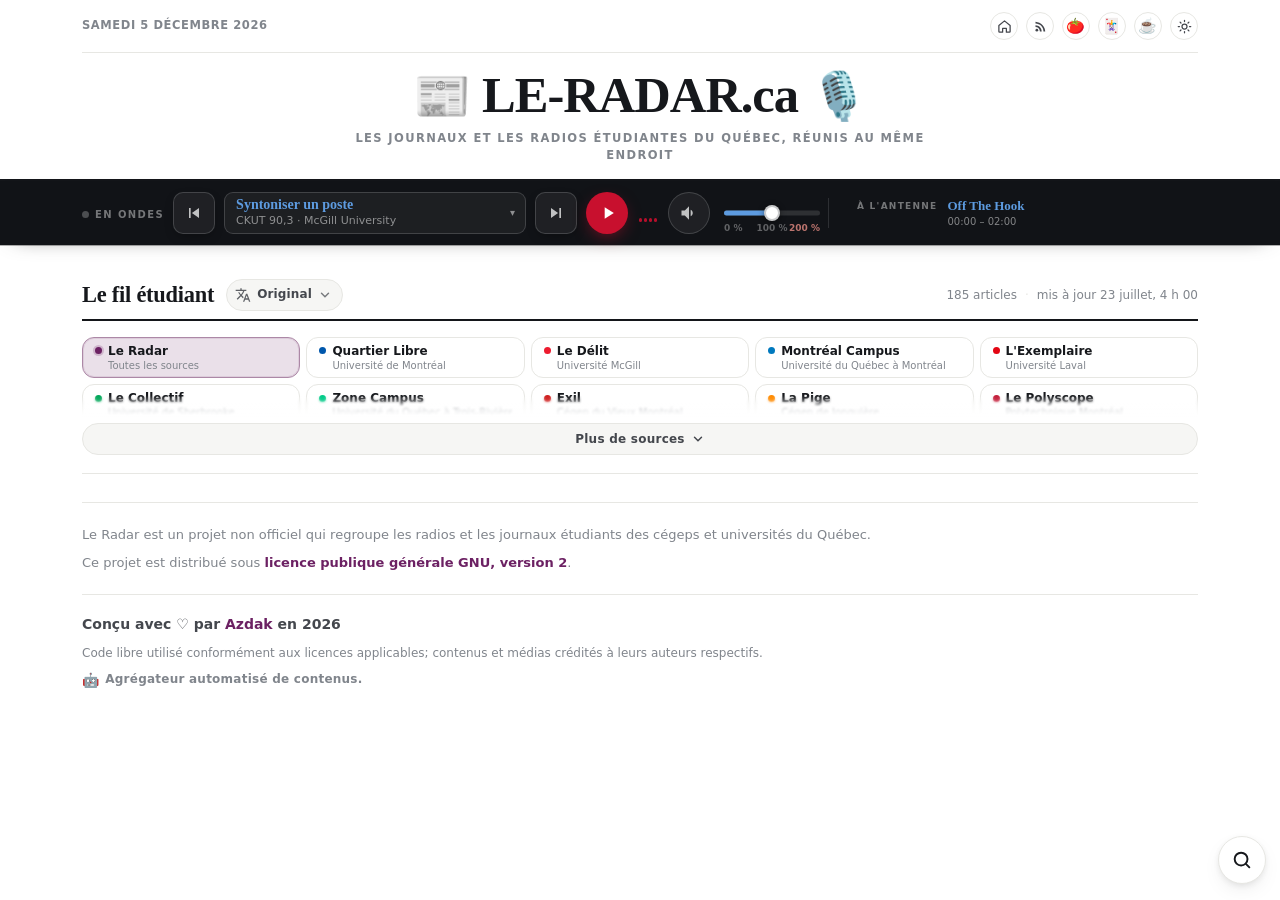
==== index.html @ 9767d841 "fix(rss): fil LE-RADAR.ca façon fil de presse Renomme le canal en LE-RADAR.ca, pointe vers le domain" ====
<!doctype html>
<html lang="fr-CA">
  <head>
    <meta charset="utf-8" />
    <meta name="viewport" content="width=device-width, initial-scale=1, viewport-fit=cover, interactive-widget=resizes-content" />
    <meta name="description" content="LE RADAR – Les journaux et les radios étudiantes du Québec, réunis au même endroit. Le fil de presse des journaux étudiants et le syntoniseur des radios des cégeps et universités. Actualités en continu et écoute en direct. Student media on your radar." />
    <meta name="theme-color" content="#ffffff" />
    <meta http-equiv="Content-Security-Policy" content="default-src 'self'; script-src 'self' https://www.youtube.com https://www.gstatic.com blob:; style-src 'self' 'unsafe-inline' https://fonts.googleapis.com; font-src 'self' https://fonts.gstatic.com; img-src 'self' data: blob: https:; media-src 'self' https: blob:; connect-src 'self' https: wss: blob:; frame-src https:; worker-src 'self' blob:; object-src 'none'; base-uri 'self'; form-action 'none'" />
    <meta name="apple-mobile-web-app-capable" content="yes" />
    <meta name="apple-mobile-web-app-status-bar-style" content="default" />
    <meta name="apple-mobile-web-app-title" content="Le Radar.ca" />
    <title>LE-RADAR.ca — Les médias étudiants du Québec</title>

    <link rel="manifest" href="manifest.json" />
    <link rel="icon" href="assets/icon-32.png" type="image/png" sizes="32x32" />
    <link rel="icon" href="assets/icon.svg" type="image/svg+xml" />
    <link rel="apple-touch-icon" href="assets/icon-192.png" />
    <link rel="preconnect" href="https://fonts.googleapis.com" />
    <link rel="preconnect" href="https://fonts.gstatic.com" crossorigin />
    <link href="https://fonts.googleapis.com/css2?family=Source+Serif+4:opsz,wght@8..60,400;8..60,600;8..60,700&family=Inter:wght@400;500;600;700&display=swap" rel="stylesheet" />
    <link rel="stylesheet" href="style.css" />
    <!--
      CSS critique du synthé bureau : réserve « À l'antenne » + volume compact
      dès le premier paint (avant le CSS mis en cache / le JS async).
    -->
    <style>
      @media (min-width: 1100px) {
        .tuner-inner {
          display: grid !important;
          grid-template-columns: minmax(0, 1.15fr) minmax(300px, 370px) !important;
          gap: 0 !important;
          align-items: center !important;
          max-width: 1180px;
        }
        .tuner-controls { grid-column: 1; min-width: 0; }
        .tuner-actions { margin-left: 0 !important; flex-shrink: 0; }
        .tuner-nowair {
          grid-column: 2;
          display: flex !important;
          align-items: flex-start;
          gap: 10px;
          min-width: 0;
          padding-left: 28px;
          border-left: 1px solid rgba(255, 255, 255, 0.12);
          opacity: 1 !important;
          pointer-events: auto !important;
        }
        .tuner-vol {
          flex: 0 0 auto !important;
          max-width: 168px !important;
          min-width: 0 !important;
        }
        .tuner-vol-slot {
          display: flex !important;
          align-items: center;
          max-width: 120px !important;
        }
        .tuner-vol-track {
          width: 112px !important;
          max-width: 112px !important;
          min-width: 96px !important;
          flex: 0 0 112px !important;
        }
      }
    </style>
    <link rel="alternate" type="application/rss+xml" title="LE-RADAR.ca — Fil étudiant" href="feed.xml" />
  </head>
  <body>
    <!-- ══════════ MASTHEAD ══════════ -->
    <header class="masthead">
      <div class="masthead-inner">
        <div class="masthead-top">
          <span id="today-date" class="masthead-date"></span>
          <div class="masthead-actions">
            <a href="./" class="masthead-icon masthead-home" title="Accueil" aria-label="Accueil — Le Radar">
              <svg viewBox="0 0 24 24" fill="none" stroke="currentColor" stroke-width="2" stroke-linecap="round" stroke-linejoin="round" aria-hidden="true"><path d="M3 10.5 12 3l9 7.5V20a1 1 0 0 1-1 1h-5v-6H9v6H4a1 1 0 0 1-1-1v-9.5z"/></svg>
            </a>
            <a href="feeds.html" class="masthead-icon masthead-rss" title="Flux RSS" aria-label="S'abonner au flux RSS de LE RADAR">
              <svg viewBox="0 0 24 24" fill="currentColor" aria-hidden="true"><circle cx="6.18" cy="17.82" r="2.18"/><path d="M4 4.44v2.83c7.03 0 12.73 5.7 12.73 12.73h2.83C19.56 12.06 12.94 5.44 4 4.44z"/><path d="M4 10.11v2.83c3.9 0 7.07 3.17 7.07 7.07h2.83c0-5.46-4.42-9.9-9.9-9.9z"/></svg>
            </a>
            <a href="https://azdak919.github.io/ataraxia-pomodoro/" class="masthead-icon masthead-ataraxia" title="Ataraxia — minuteur Pomodoro" aria-label="Ataraxia — minuteur Pomodoro" target="_blank" rel="noopener noreferrer">
              <span class="masthead-tomato" aria-hidden="true">🍅</span>
            </a>
            <a href="https://azdak919.github.io/ataraxia-pomodoro/solitaire.html" class="masthead-icon masthead-solitaire" title="Ataraxia — Solitaire" aria-label="Ataraxia — jeu de Solitaire" target="_blank" rel="noopener noreferrer">
              <span class="masthead-card" aria-hidden="true">🃏</span>
            </a>
            <a href="https://www.buymeacoffee.com/azdak" class="masthead-icon masthead-coffee" title="Offrir un café" aria-label="Offrir un café — Buy me a coffee" target="_blank" rel="noopener noreferrer">
              <span class="masthead-coffee-emoji" aria-hidden="true">☕</span>
            </a>
            <button id="theme-toggle" class="masthead-icon theme-toggle" type="button" aria-label="Changer de thème" title="Mode clair / sombre">
              <svg class="ico-sun" viewBox="0 0 24 24" fill="none" stroke="currentColor" stroke-width="2" stroke-linecap="round"><circle cx="12" cy="12" r="4"/><path d="M12 2v2M12 20v2M4.93 4.93l1.41 1.41M17.66 17.66l1.41 1.41M2 12h2M20 12h2M6.34 17.66l-1.41 1.41M19.07 4.93l-1.41 1.41"/></svg>
              <svg class="ico-moon hidden" viewBox="0 0 24 24" fill="currentColor"><path d="M21 12.79A9 9 0 1 1 11.21 3 7 7 0 0 0 21 12.79z"/></svg>
            </button>

          </div>
        </div>
        <div class="masthead-brand">
          <a href="./" class="wordmark">
            <span class="wordmark-mark"><span class="wordmark-emoji" aria-hidden="true">📰</span> <span class="wordmark-brand notranslate" translate="no">LE-RADAR.ca</span> <span class="wordmark-emoji wordmark-emoji--radio" aria-hidden="true">🎙️</span></span>
            <span class="wordmark-full">Les journaux et les radios étudiantes du Québec, réunis au même endroit</span>
          </a>
        </div>
      </div>
    </header>

    <!-- ══════════ TUNER (sticky) ══════════ -->
    <div id="tuner" class="tuner">
      <div class="tuner-inner">
        <div class="tuner-controls">
          <div class="tuner-label">
            <span id="tuner-onair" class="tuner-onair">EN ONDES</span>
          </div>

          <button id="tuner-prev" class="tuner-step" title="Poste précédent" aria-label="Poste précédent">
            <svg viewBox="0 0 24 24" fill="currentColor" aria-hidden="true"><path d="M6 6h2v12H6zm3.5 6l8.5 6V6z"/></svg>
          </button>

          <div class="tuner-dial">
            <label for="tuner-select" class="sr-only">Choisir un poste</label>
            <select id="tuner-select" class="tuner-select" aria-label="Choisir un poste"></select>
            <div class="tuner-now">
              <span id="tuner-now-name" class="tuner-now-name">Syntoniser un poste</span>
              <div class="tuner-now-sub-rotate" aria-live="polite">
                <span id="tuner-now-sub" class="tuner-now-sub is-active">Radios étudiantes en direct</span>
                <span id="tuner-now-sub-air" class="tuner-now-sub tuner-now-sub--air" aria-hidden="true"></span>
              </div>
            </div>
          </div>

          <button id="tuner-next" class="tuner-step" title="Poste suivant" aria-label="Poste suivant">
            <svg viewBox="0 0 24 24" fill="currentColor" aria-hidden="true"><path d="M6 18l8.5-6L6 6v12zM16 6v12h2V6h-2z"/></svg>
          </button>

          <div class="tuner-actions">
            <button id="tuner-play" class="tuner-play" title="Écouter" aria-label="Écouter">
              <svg viewBox="0 0 24 24" fill="currentColor" class="ico-play"><path d="M8 5v14l11-7z"/></svg>
              <svg viewBox="0 0 24 24" fill="currentColor" class="ico-pause hidden"><path d="M6 19h4V5H6v14zm8-14v14h4V5h-4z"/></svg>
              <svg viewBox="0 0 24 24" fill="currentColor" class="ico-external hidden" aria-hidden="true"><path d="M19 19H5V5h7V3H5a2 2 0 0 0-2 2v14a2 2 0 0 0 2 2h14a2 2 0 0 0 2-2v-7h-2v7zM14 3v2h3.59l-9.83 9.83 1.41 1.41L19 6.41V10h2V3h-7z"/></svg>
            </button>

            <button id="tuner-cast" class="tuner-cast tuner-cast--bar hidden" type="button" aria-label="Diffuser sur un appareil" title="Diffuser sur un appareil" aria-pressed="false" hidden>
              <svg viewBox="0 0 24 24" fill="currentColor" aria-hidden="true"><path d="M1 18v3h3c0-1.66-1.34-3-3-3zm0-4v2c2.76 0 5 2.24 5 5h2c0-3.87-3.13-7-7-7zm0-4v2c4.97 0 9 3.03 9 9h2c0-6.08-4.93-11-11-11zm20-7H3c-1.1 0-2 .9-2 2v3h2V5h18v14h-7v2h7c1.1 0 2-.9 2-2V5c0-1.1-.9-2-2-2z"/></svg>
            </button>

            <button id="tuner-cast-mob" class="tuner-cast tuner-cast--mobile hidden" type="button" aria-label="Diffuser sur un appareil" title="Diffuser sur un appareil" aria-pressed="false" hidden>
              <svg viewBox="0 0 24 24" fill="currentColor" aria-hidden="true"><path d="M1 18v3h3c0-1.66-1.34-3-3-3zm0-4v2c2.76 0 5 2.24 5 5h2c0-3.87-3.13-7-7-7zm0-4v2c4.97 0 9 3.03 9 9h2c0-6.08-4.93-11-11-11zm20-7H3c-1.1 0-2 .9-2 2v3h2V5h18v14h-7v2h7c1.1 0 2-.9 2-2V5c0-1.1-.9-2-2-2z"/></svg>
            </button>

            <div class="tuner-eq" id="tuner-eq" aria-hidden="true">
              <span></span><span></span><span></span><span></span>
            </div>

            <div id="tuner-vol" class="tuner-vol">
              <button id="tuner-vol-toggle" class="tuner-vol-btn" type="button" aria-label="Réglages du volume" aria-pressed="false" aria-expanded="false" aria-controls="tuner-vol-slot" title="Réglages du volume">
                <svg viewBox="0 0 24 24" fill="currentColor" class="ico-vol" aria-hidden="true"><path d="M3 9v6h4l5 5V4L7 9H3zm13.5 3c0-1.77-1.02-3.29-2.5-4.03v8.05c1.48-.73 2.5-2.25 2.5-4.02z"/></svg>
                <svg viewBox="0 0 24 24" fill="currentColor" class="ico-vol-mute hidden" aria-hidden="true"><path d="M3 9v6h4l5 5V4L7 9H3zm7.59-3.41L9.17 7H3v6h4l5 5v-6.17l2.59 2.59 1.41-1.42L3.83 3 2.41 4.41 7 9v6h4l5 5v-6.17l1.59 1.59 1.41-1.41L12 12.83V4l-1.41 1.59z"/><path d="M16.5 12c0-1.77-1.02-3.29-2.5-4.03v2.21l2.45 2.45c.03-.2.05-.41.05-.63zm2.5 0c0 .94-.2 1.82-.54 2.64l1.51 1.51C20.63 14.91 21 13.5 21 12c0-4.28-2.99-7.86-7-8.77v1.99c3.01.89 5.25 3.71 5.25 7.02z"/></svg>
              </button>
              <div id="tuner-vol-slot" class="tuner-vol-slot">
                <div class="tuner-vol-popover">
                  <button id="tuner-vol-mute" class="tuner-vol-mute-btn" type="button" aria-label="Couper le son" aria-pressed="false" title="Couper le son">
                    <svg viewBox="0 0 24 24" fill="currentColor" class="ico-vol-mute" aria-hidden="true"><path d="M3 9v6h4l5 5V4L7 9H3zm7.59-3.41L9.17 7H3v6h4l5 5v-6.17l2.59 2.59 1.41-1.42L3.83 3 2.41 4.41 7 9v6h4l5 5v-6.17l1.59 1.59 1.41-1.41L12 12.83V4l-1.41 1.59z"/><path d="M16.5 12c0-1.77-1.02-3.29-2.5-4.03v2.21l2.45 2.45c.03-.2.05-.41.05-.63zm2.5 0c0 .94-.2 1.82-.54 2.64l1.51 1.51C20.63 14.91 21 13.5 21 12c0-4.28-2.99-7.86-7-8.77v1.99c3.01.89 5.25 3.71 5.25 7.02z"/></svg>
                  </button>
                  <div class="tuner-vol-track">
                    <div class="tuner-vol-slider">
                      <div class="tuner-vol-rail" aria-hidden="true">
                        <div class="tuner-vol-zone tuner-vol-zone--boost"></div>
                        <div class="tuner-vol-fill tuner-vol-fill--base"></div>
                        <div class="tuner-vol-fill tuner-vol-fill--boost"></div>
                      </div>
                      <span class="tuner-vol-tick tuner-vol-tick--100" aria-hidden="true"></span>
                      <div class="tuner-vol-thumb" aria-hidden="true"></div>
                      <input id="tuner-volume" type="range" min="0" max="2" step="0.02" value="1" class="tuner-volume" aria-label="Volume — 0 % à gauche, 100 % au centre, 200 % à droite" aria-valuetext="100 %" />
                    </div>
                    <div class="tuner-vol-labels">
                      <span class="tuner-vol-label--min" aria-hidden="true">0 %</span>
                      <span class="tuner-vol-label--mid" aria-hidden="true">100 %</span>
                      <span class="tuner-vol-label--max" aria-hidden="true">200 %</span>
                    </div>
                  </div>
                  <button id="tuner-cast-pop" class="tuner-cast tuner-cast--popover hidden" type="button" aria-label="Diffuser sur un appareil" title="Diffuser sur un appareil" aria-pressed="false" hidden>
                    <svg viewBox="0 0 24 24" fill="currentColor" aria-hidden="true"><path d="M1 18v3h3c0-1.66-1.34-3-3-3zm0-4v2c2.76 0 5 2.24 5 5h2c0-3.87-3.13-7-7-7zm0-4v2c4.97 0 9 3.03 9 9h2c0-6.08-4.93-11-11-11zm20-7H3c-1.1 0-2 .9-2 2v3h2V5h18v14h-7v2h7c1.1 0 2-.9 2-2V5c0-1.1-.9-2-2-2z"/></svg>
                  </button>
                </div>
              </div>
            </div>
          </div>
        </div>

        <!-- Visible dès le premier paint (pas de .hidden) : évite le volume géant
             pendant le chargement JS. app.js met à jour le contenu ensuite. -->
        <aside id="tuner-nowair" class="tuner-nowair" aria-live="polite" aria-label="À l'antenne">
          <span class="tuner-nowair-label">À l'antenne</span>
          <div class="tuner-nowair-body">
            <p id="tuner-nowair-title" class="tuner-nowair-title">Syntoniser un poste</p>
            <p id="tuner-nowair-sub" class="tuner-nowair-sub">Les radios étudiantes jouent en direct, 24/7</p>
          </div>
        </aside>
      </div>
    </div>

    <main class="wire">
      <!-- ══════════ SOURCE FILTERS ══════════ -->
      <div class="wire-head">
        <div class="wire-title-group">
          <h2 class="wire-title">Le fil étudiant</h2>
          <div class="translate-control notranslate" id="translate-control" translate="no">
            <button
              type="button"
              id="translate-toggle"
              class="translate-toggle"
              aria-haspopup="listbox"
              aria-expanded="false"
              aria-controls="translate-menu"
              data-mode="original"
              title="Ne pas traduire — articles dans leur langue d’origine"
            >
              <!-- Icône universelle de traduction (A + あ) -->
              <span class="translate-toggle__icon" aria-hidden="true">
                <svg viewBox="0 0 24 24" width="16" height="16" fill="currentColor" aria-hidden="true">
                  <path d="M12.87 15.07l-2.54-2.51.03-.03A17.52 17.52 0 0 0 14.07 6H17V4h-7V2H8v2H1v2h11.17C11.5 7.92 10.44 9.75 9 11.35 8.07 10.32 7.3 9.19 6.69 8h-2c.73 1.63 1.73 3.17 2.98 4.56l-5.09 5.02L4 19l5-5 3.11 3.11.76-2.04zM18.5 10h-2L12 22h2l1.12-3h4.75L21 22h2l-4.5-12zm-2.62 7 1.62-4.33L19.12 17h-3.24z"/>
                </svg>
              </span>
              <span id="translate-label" class="translate-toggle__label">Original</span>
              <svg class="translate-toggle__chev" viewBox="0 0 24 24" width="14" height="14" fill="none" stroke="currentColor" stroke-width="2.5" stroke-linecap="round" aria-hidden="true"><path d="M6 9l6 6 6-6"/></svg>
            </button>
            <!-- Options injectées par translate.js (Original · FR · EN · autochtones · autres) -->
            <div id="translate-menu" class="translate-menu" role="listbox" aria-label="Langue d'affichage" hidden></div>
          </div>
        </div>
        <div class="wire-status">
          <span id="news-count">— articles</span>
          <span id="news-updated" class="news-updated"></span>
        </div>
      </div>

      <div id="news-filters-panel" class="filters-panel">
        <button type="button" id="filters-compact" class="filters-compact" hidden aria-expanded="false" aria-controls="news-filters">
          <span class="filters-compact__dot" aria-hidden="true"></span>
          <span class="filters-compact__text notranslate" translate="no"></span>
          <svg class="filters-compact__chev" viewBox="0 0 24 24" fill="none" stroke="currentColor" stroke-width="2.5" stroke-linecap="round" aria-hidden="true"><path d="M6 9l6 6 6-6"/></svg>
        </button>
        <nav id="news-filters" class="filters" aria-label="Filtrer par source">
          <button data-source="all" class="filter-btn filter-btn--all active" title="Le Radar — toutes les sources">
            <span class="filter-btn__row">
              <span class="filter-btn__dot" aria-hidden="true"></span>
              <span class="filter-btn__name notranslate" translate="no">Le Radar</span>
            </span>
            <span class="filter-btn__inst">Toutes les sources</span>
          </button>
          <!-- source chips injected by JS -->
        </nav>
        <button type="button" id="filters-toggle" class="filters-toggle" hidden aria-expanded="false" aria-controls="news-filters">
          <span class="filters-toggle__label">Plus de sources</span>
          <svg class="filters-toggle__chev" viewBox="0 0 24 24" fill="none" stroke="currentColor" stroke-width="2.5" stroke-linecap="round" aria-hidden="true"><path d="M6 9l6 6 6-6"/></svg>
        </button>
      </div>

      <!-- ══════════ ARTICLE LIST ══════════ -->
      <div id="news-list" class="news-list" aria-live="polite">
        <!-- article rows injected by JS -->
      </div>

      <div id="news-empty" class="news-empty hidden">
        <p>Aucun article pour le moment.</p>
      </div>

      <footer class="site-foot">
        <p>
          Le Radar est un projet non officiel qui regroupe les radios et les journaux
          étudiants des cégeps et universités du Québec.
        </p>
        <p>
          Ce projet est distribué sous
          <a
            href="https://www.gnu.org/licenses/old-licenses/gpl-2.0.html"
            target="_blank"
            rel="noopener noreferrer license"
          >licence publique générale GNU, version&nbsp;2</a>.
        </p>
        <div class="site-foot__credit">
          <p class="site-foot__author">
            Conçu avec ♡ par
            <a
              href="https://www.buymeacoffee.com/azdak"
              class="site-foot__author-link"
              target="_blank"
              rel="noopener noreferrer"
              title="Offrir un café — Buy me a coffee"
            >Azdak</a>
            en 2026
          </p>
          <p class="site-foot__legal">
            Code libre utilisé conformément aux licences applicables; contenus et médias crédités à leurs auteurs respectifs.
          </p>
          <p class="site-foot__bot"><span class="site-foot__bot-ico" aria-hidden="true">🤖</span> Agrégateur automatisé de contenus.</p>
        </div>
      </footer>
    </main>

    <!-- ══════════ RECHERCHE LOCALE (loupe) ══════════
         Filtre le fil déjà chargé (title / author / source / institution).
         Aucune requête vers les sites sources. -->
    <div id="news-search" class="news-search">
      <div
        id="news-search-panel"
        class="news-search__panel"
        role="search"
        hidden
        aria-hidden="true"
      >
        <label class="sr-only" for="news-search-input">Rechercher dans le fil (titre, auteur, extrait…)</label>
        <div class="news-search__field">
          <svg class="news-search__field-ico" viewBox="0 0 24 24" fill="none" stroke="currentColor" stroke-width="2" stroke-linecap="round" stroke-linejoin="round" aria-hidden="true">
            <circle cx="11" cy="11" r="7"/><path d="M20 20l-3.5-3.5"/>
          </svg>
          <input
            id="news-search-input"
            class="news-search__input"
            type="search"
            enterkeyhint="search"
            autocomplete="off"
            autocorrect="off"
            autocapitalize="off"
            spellcheck="false"
            placeholder="Titre, auteur, mot de l’extrait…"
            aria-controls="news-list"
          />
          <button
            type="button"
            id="news-search-clear"
            class="news-search__clear hidden"
            aria-label="Effacer la recherche"
            title="Effacer"
          >×</button>
        </div>
        <p id="news-search-hint" class="news-search__hint">
          Recherche locale : titres, auteurs, sources, établissements, extraits et crédits photo.
        </p>
      </div>
      <button
        type="button"
        id="news-search-toggle"
        class="news-search__fab"
        aria-label="Rechercher dans le fil (titre, auteur, extrait…)"
        aria-expanded="false"
        aria-controls="news-search-panel"
        title="Rechercher"
      >
        <svg class="news-search__fab-loupe" viewBox="0 0 24 24" fill="none" stroke="currentColor" stroke-width="2.1" stroke-linecap="round" stroke-linejoin="round" aria-hidden="true">
          <circle cx="11" cy="11" r="7"/><path d="M20 20l-3.5-3.5"/>
        </svg>
        <svg class="news-search__fab-close hidden" viewBox="0 0 24 24" fill="none" stroke="currentColor" stroke-width="2.2" stroke-linecap="round" aria-hidden="true">
          <path d="M6 6l12 12M18 6L6 18"/>
        </svg>
      </button>
    </div>

    <!-- Toast -->
    <div id="toast" class="toast hidden"></div>

    <!-- Lecteur radio externe (site du poste) -->
    <div id="external-listen" class="external-listen hidden" hidden aria-hidden="true">
      <div class="external-listen__backdrop" data-external-close></div>
      <div
        class="external-listen__panel"
        role="dialog"
        aria-modal="true"
        aria-labelledby="external-listen-title"
      >
        <header class="external-listen__head">
          <div class="external-listen__brand">
            <img id="external-listen-logo" class="external-listen__logo hidden" alt="" width="40" height="40" />
            <div>
              <h2 id="external-listen-title" class="external-listen__title">Radio externe</h2>
              <p id="external-listen-sub" class="external-listen__sub"></p>
            </div>
          </div>
          <button type="button" class="external-listen__close" data-external-close aria-label="Fermer">×</button>
        </header>

        <div id="external-listen-status" class="external-listen__status" role="status" aria-live="polite">
          <span class="external-listen__spinner" aria-hidden="true"></span>
          <span id="external-listen-status-text">Chargement de la page du poste…</span>
        </div>

        <div id="external-listen-frame-wrap" class="external-listen__frame-wrap hidden">
          <iframe
            id="external-listen-frame"
            class="external-listen__frame"
            title="Lecteur du poste de radio"
            loading="lazy"
            referrerpolicy="no-referrer-when-downgrade"
            sandbox="allow-scripts allow-same-origin allow-forms"
          ></iframe>
        </div>

        <p id="external-listen-hint" class="external-listen__hint">
          Si la lecture ne démarre pas automatiquement, appuyez sur le bouton de lecture (▶) dans le cadre ci-dessus.
        </p>

        <div class="external-listen__actions">
          <button type="button" id="external-listen-reopen" class="external-listen__btn external-listen__btn--primary hidden">
            Ouvrir le lecteur
          </button>
          <a id="external-listen-tab" class="external-listen__btn" href="#" target="_blank" rel="noopener noreferrer">
            Ouvrir dans un onglet
          </a>
        </div>
      </div>
    </div>

    <!-- Lecteur natif : requis pour la lecture en arrière-plan (écran verrouillé). -->
    <audio id="radar-player" class="sr-only" preload="none" playsinline webkit-playsinline x-webkit-airplay="allow" aria-hidden="true"></audio>

    <script src="cast.js" defer></script>
    <script src="mobile-playback.js" defer></script>
    <script src="translate.js" defer></script>
    <!-- Règle universelle de fraîcheur (sessions QC) — avant app.js -->
    <script src="scripts/session-freshness-lib.js" defer></script>
    <script src="app.js" defer></script>
    <!-- Invitations douces : PWA mobile + page d’accueil bureau (2ᵉ visite + engagement) -->
    <script src="engage-prompt.js" defer></script>
  </body>
</html>
---- style.css ----
/* ═══════════════════════════════════════════════════════════
   LE RADAR — Le fil étudiant du Québec
   Design éditorial, texte d'abord. Pensé pour les jeunes adultes :
   typographie expressive, identité couleur par source, sobre et clair.
═══════════════════════════════════════════════════════════ */

:root {
  --bg: #ffffff;
  --bg-soft: #f6f6f4;
  --ink: #16181c;
  --ink-soft: #44474d;
  --muted: #80858c;
  --rule: #e7e7e3;
  --rule-strong: #14161a;
  --accent: #6c2163;       /* pourpre de marque (bleu QC + rouge Canada) */
  --accent-dark: #4f1749;
  --live: #c8102e;         /* rouge « en direct » — sémantique diffusion live */
  --live-dark: #9c0c24;
  --radio: #003da5;        /* bleu officiel du Québec — volet radio / syntoniseur */
  --radio-bright: #5d9be0; /* version éclaircie pour le bandeau sombre */
  --tuner-bg: #111317;
  --serif: "Source Serif 4", Georgia, "Times New Roman", serif;
  --sans: "Inter", system-ui, -apple-system, sans-serif;
  --maxw: 800px;
  --pad: 24px;
  color-scheme: light;
}

[data-theme="dark"] {
  --bg: #0e0f12;
  --bg-soft: #181a1e;
  --ink: #f1f2f4;
  --ink-soft: #c2c6cd;
  --muted: #888d96;
  --rule: #26282d;
  --rule-strong: #f1f2f4;
  --tuner-bg: #1a1c21;
  --accent: #cf7ec1;       /* pourpre éclairci pour lisibilité sur fond sombre */
  --accent-dark: #b85fa8;
  color-scheme: dark;
}

* { box-sizing: border-box; }
html {
  -webkit-text-size-adjust: 100%;
  /* Empêche le pan horizontal (iPad portrait, textes longs, RTL).
     overflow-x:clip seul est mal géré sur certains Safari → hidden d’abord. */
  overflow-x: hidden;
  overflow-x: clip;
  max-width: 100%;
  width: 100%;
}

body {
  margin: 0;
  background: var(--bg);
  color: var(--ink);
  font-family: var(--sans);
  font-size: 16px;
  line-height: 1.5;
  -webkit-font-smoothing: antialiased;
  text-rendering: optimizeLegibility;
  transition: background 240ms ease, color 240ms ease;
  overflow-x: hidden;
  overflow-x: clip;
  max-width: 100%;
  width: 100%;
  position: relative;
  /* iPad : pas de glissement latéral du document */
  overscroll-behavior-x: none;
  touch-action: pan-y;
}

/* Conteneurs principaux : jamais plus larges que le viewport */
.masthead,
.masthead-inner,
.tuner,
.tuner-inner,
.wire,
.filters-panel,
.news-list,
.news-hero,
.brief-rail,
.news-tail {
  max-width: 100%;
  min-width: 0;
}
.masthead,
.tuner,
.wire {
  overflow-x: clip;
}

/*
 * Scripts RTL (arabe, farsi, hébreu, ourdou) :
 * le shell UI reste LTR (pas de dir=rtl sur <html>), seul le contenu
 * éditorial lit de droite à gauche — évite le basculement du tuner/filtres.
 */
html[data-script-dir="rtl"] .wordmark-full,
html[data-script-dir="rtl"] .wire-title,
html[data-script-dir="rtl"] .wire-status,
html[data-script-dir="rtl"] .news-updated,
html[data-script-dir="rtl"] .article-title,
html[data-script-dir="rtl"] .article-brief,
html[data-script-dir="rtl"] .article-byline,
html[data-script-dir="rtl"] .article-eyebrow,
html[data-script-dir="rtl"] .article-time,
html[data-script-dir="rtl"] .article-meta,
html[data-script-dir="rtl"] .filters-toggle__label,
html[data-script-dir="rtl"] .filters-compact__text {
  direction: rtl;
  unicode-bidi: plaintext;
  text-align: start;
}

html[data-script-dir="rtl"] .wordmark-mark {
  /* Titre de marque centré ; bidi naturel pour le texte traduit */
  unicode-bidi: plaintext;
}

/* Filet si un ancien cache a encore dir=rtl sur <html> */
html[dir="rtl"] {
  direction: ltr; /* force le chrome en LTR */
}
html[dir="rtl"] body {
  overflow-x: clip;
}

a { color: inherit; }

.sr-only {
  position: absolute; width: 1px; height: 1px;
  padding: 0; margin: -1px; overflow: hidden;
  clip: rect(0,0,0,0); white-space: nowrap; border: 0;
}
.hidden { display: none !important; }

/* ─────────────── MASTHEAD ─────────────── */
.masthead { border-bottom: 2px solid var(--rule-strong); }
/* En thème sombre, --rule-strong est presque blanc : ce trait apparaissait
   comme une ligne blanche juste au-dessus du module radio. On l'adoucit. */
[data-theme="dark"] .masthead { border-bottom-color: var(--rule); }

.masthead-inner {
  max-width: var(--maxw);
  margin: 0 auto;
  padding: 12px var(--pad) 16px;
}

.masthead-top {
  display: flex;
  align-items: center;
  justify-content: space-between;
  font-size: 11.5px;
  letter-spacing: 0.05em;
  text-transform: uppercase;
  color: var(--muted);
  padding-bottom: 12px;
  border-bottom: 1px solid var(--rule);
}

.masthead-date { font-weight: 600; }

.masthead-actions {
  display: flex;
  align-items: center;
  gap: 8px;
}

.masthead-icon {
  display: inline-flex;
  align-items: center;
  justify-content: center;
  width: 28px; height: 28px;
  border: 1px solid var(--rule);
  border-radius: 999px;
  background: transparent;
  color: var(--ink-soft);
  padding: 0;
  text-decoration: none;
  -webkit-tap-highlight-color: transparent;
  transition: border-color 140ms ease, color 140ms ease, transform 140ms ease, background 140ms ease;
}
.masthead-icon svg { width: 15px; height: 15px; }

.theme-toggle {
  cursor: pointer;
}
@media (hover: hover) and (pointer: fine) {
  .theme-toggle:hover,
  .masthead-home:hover,
  .masthead-rss:hover,
  .masthead-solitaire:hover,
  .masthead-coffee:hover {
    border-color: var(--accent);
    color: var(--accent);
  }
  .masthead-ataraxia:hover {
    border-color: #c8102e;
    background: color-mix(in srgb, #c8102e 10%, transparent);
  }
}
.theme-toggle:active,
.masthead-home:active,
.masthead-rss:active,
.masthead-ataraxia:active,
.masthead-solitaire:active,
.masthead-coffee:active {
  transform: scale(0.9);
}
/* Ataraxia : seul bouton rouge du header (tomate Pomodoro, hors thème accent). */
.masthead-ataraxia {
  border-color: var(--rule);
}
.masthead-ataraxia .masthead-tomato,
.masthead-solitaire .masthead-card,
.masthead-coffee .masthead-coffee-emoji {
  font-size: 15px;
  line-height: 1;
  display: block;
  color: unset;
  font-family: "Apple Color Emoji", "Segoe UI Emoji", "Noto Color Emoji", sans-serif;
}
.masthead-home.is-active,
.masthead-home[aria-current="page"] {
  border-color: color-mix(in srgb, var(--accent) 55%, var(--rule));
  color: var(--accent);
  background: color-mix(in srgb, var(--accent) 8%, transparent);
}
.masthead-icon:focus { outline: none; }
.masthead-icon:focus-visible {
  outline: 2px solid var(--accent);
  outline-offset: 2px;
}

.masthead-brand {
  padding-top: 16px;
  text-align: center;
  max-width: 100%;
  min-width: 0;
}

.wordmark {
  text-decoration: none;
  display: flex;
  flex-direction: column;
  align-items: center;
  gap: 8px;
  width: 100%;
  max-width: 100%;
  box-sizing: border-box;
  padding: 0 2px;
}
/*
 * Hiérarchie typo (tous viewports) : LE RADAR > titre À la une > .wire-title.
 * --radar-wordmark-size max et min restent strictement au-dessus de
 * --radar-lead-title-size, dont le plancher reste lui-même au-dessus du
 * .wire-title « Le fil étudiant » (1.4rem).
 */
:root {
  --radar-wordmark-size: clamp(1.85rem, 6.4vw + 0.25rem, 3.9rem);
  --radar-lead-title-size: clamp(1.55rem, 4.1vw + 0.15rem, 2.55rem);
}
/* block (pas flex) : le texte traduit (ex. inuktitut) peut se couper
   sur plusieurs lignes sans déborder du viewport mobile/tablette. */
.wordmark-mark {
  font-family: var(--serif);
  font-weight: 700;
  font-size: var(--radar-wordmark-size);
  letter-spacing: -0.02em;
  line-height: 1.05;
  color: var(--ink);
  display: block;
  width: 100%;
  max-width: 100%;
  text-align: center;
  overflow-wrap: anywhere;
  word-break: break-word;
  hyphens: none;
  box-sizing: border-box;
}
.wordmark-emoji {
  font-family: "Apple Color Emoji", "Segoe UI Emoji", "Noto Color Emoji", sans-serif;
  font-weight: 400;
  font-size: 0.92em;
  line-height: 1;
  display: inline;
  white-space: nowrap;
}
.wordmark-full {
  font-size: clamp(10px, 2.6vw, 11.5px);
  letter-spacing: 0.12em;
  text-transform: uppercase;
  color: var(--muted);
  font-weight: 600;
  line-height: 1.45;
  text-align: center;
  max-width: min(40rem, 100%);
  width: 100%;
  box-sizing: border-box;
  padding: 0 4px;
  white-space: normal;
  overflow-wrap: anywhere;
  word-break: break-word;
  hyphens: none;
}

/* Scripts longs (inuktitut, arabe, farsi, ourdou, hébreu…) : resserrer le wordmark */
html[lang="iu"] .wordmark-mark,
html[data-translate="iu"] .wordmark-mark,
html[data-translate="iu-latn"] .wordmark-mark,
html[lang="ar"] .wordmark-mark,
html[data-translate="ar"] .wordmark-mark,
html[data-script-dir="rtl"] .wordmark-mark {
  /* Toujours ≥ lead-title (max 2.1) */
  font-size: clamp(1.55rem, 5.2vw + 0.25rem, 2.95rem);
  letter-spacing: 0;
  line-height: 1.12;
}
html[lang="iu"],
html[data-translate="iu"],
html[data-translate="iu-latn"],
html[lang="ar"],
html[data-translate="ar"],
html[data-script-dir="rtl"] {
  --radar-lead-title-size: clamp(1.2rem, 3.6vw + 0.1rem, 2.1rem);
}
html[lang="iu"] .wordmark-full,
html[data-translate="iu"] .wordmark-full,
html[data-translate="iu-latn"] .wordmark-full,
html[lang="ar"] .wordmark-full,
html[data-translate="ar"] .wordmark-full,
html[data-script-dir="rtl"] .wordmark-full {
  letter-spacing: 0.04em;
  font-size: clamp(10px, 2.4vw, 11px);
  line-height: 1.5;
}

@media (max-width: 720px) {
  :root {
    --radar-wordmark-size: clamp(1.7rem, 7.2vw, 2.7rem);
    /* Plancher > .wire-title (1.4rem) et < --radar-wordmark-size (1.7rem). */
    --radar-lead-title-size: clamp(1.55rem, 4.8vw, 1.85rem);
  }
  .wordmark-mark {
    line-height: 1.08;
  }
  .wordmark-full {
    letter-spacing: 0.06em;
    font-size: clamp(9.5px, 2.8vw, 11px);
  }
  html[lang="iu"] .wordmark-mark,
  html[data-translate="iu"] .wordmark-mark,
  html[data-translate="iu-latn"] .wordmark-mark {
    font-size: clamp(1.45rem, 5.8vw, 2.2rem);
  }
  html[lang="iu"],
  html[data-translate="iu"],
  html[data-translate="iu-latn"] {
    --radar-lead-title-size: clamp(1.15rem, 4vw, 1.65rem);
  }
}

@media (min-width: 721px) and (max-width: 1024px) {
  :root {
    --radar-wordmark-size: clamp(1.95rem, 4.4vw, 3.35rem);
    --radar-lead-title-size: clamp(1.45rem, 2.8vw, 2.35rem);
  }
  html[lang="iu"] .wordmark-mark,
  html[data-translate="iu"] .wordmark-mark,
  html[data-translate="iu-latn"] .wordmark-mark {
    font-size: clamp(1.6rem, 3.6vw, 2.6rem);
  }
  html[lang="iu"],
  html[data-translate="iu"],
  html[data-translate="iu-latn"] {
    --radar-lead-title-size: clamp(1.25rem, 2.4vw, 1.95rem);
  }
}

/* ─────────────── TUNER (sticky) ─────────────── */
.tuner {
  position: sticky;
  top: 0;
  /* Au-dessus du fil / bouton traduction : le popover volume sort sous la barre
     et ne doit pas passer sous .translate-control (même z-index + DOM plus bas). */
  z-index: 100;
  background: var(--tuner-bg);
  color: #fff;
  box-shadow: 0 1px 0 rgba(0,0,0,0.3), 0 6px 22px -16px rgba(0,0,0,0.7);
}

.tuner-inner {
  max-width: var(--maxw);
  margin: 0 auto;
  padding: 10px var(--pad);
  display: flex;
  align-items: center;
  gap: 12px;
}

.tuner-controls {
  display: flex;
  align-items: center;
  gap: 9px;
  flex: 1;
  min-width: 0;
  container-type: inline-size;
  container-name: tuner-controls;
}

.tuner-label { flex-shrink: 0; }
/* Coral « en ondes » — partagé avec le titre d’émission (À l’antenne) sur bureau. */
.tuner {
  --tuner-onair-live: #ff7d6e;
  --tuner-onair-idle: rgba(255, 255, 255, 0.42);
}
.tuner-onair {
  display: inline-flex;
  align-items: center;
  gap: 6px;
  font-size: 10px;
  font-weight: 800;
  letter-spacing: 0.14em;
  color: var(--tuner-onair-idle);
  white-space: nowrap;
}
.tuner-onair::before {
  content: "";
  width: 7px; height: 7px;
  border-radius: 50%;
  background: rgba(255,255,255,0.25);
  transition: background 200ms ease;
}
.tuner.is-playing .tuner-onair { color: var(--tuner-onair-live); }
.tuner.is-playing .tuner-onair::before {
  background: var(--live);
  animation: onairPulse 1.6s ease-out infinite;
}
.tuner.is-external .tuner-onair { color: var(--radio-bright); }
.tuner.is-external .tuner-onair::before { background: var(--radio-bright); }
@keyframes onairPulse {
  0% { box-shadow: 0 0 0 0 rgba(200,16,46,0.55); }
  100% { box-shadow: 0 0 0 7px rgba(200,16,46,0); }
}
.tuner-step {
  flex-shrink: 0;
  width: 42px;
  height: 42px;
  padding: 0;
  border: 1px solid rgba(255,255,255,0.16);
  background: rgba(255,255,255,0.06);
  color: rgba(255,255,255,0.72);
  border-radius: 10px;
  cursor: pointer;
  display: inline-flex;
  align-items: center;
  justify-content: center;
  transition: background 120ms ease, border-color 120ms ease, color 120ms ease, transform 120ms ease, box-shadow 120ms ease;
  box-shadow: 0 4px 12px -4px rgba(0,0,0,0.45);
}
.tuner-step:hover {
  color: rgba(255,255,255,0.95);
  background: rgba(255,255,255,0.12);
  border-color: rgba(255,255,255,0.28);
  transform: scale(1.04);
}
.tuner-step:active { transform: scale(0.93); }
.tuner-step svg { width: 20px; height: 20px; display: block; }

.tuner-dial {
  position: relative;
  flex: 1 1 0;
  min-width: 0;
  width: 0;
}

.tuner-actions {
  display: flex;
  align-items: center;
  gap: 9px;
  flex-shrink: 0;
  margin-left: auto;
}
.tuner-select {
  position: absolute; inset: 0;
  width: 100%; height: 100%;
  opacity: 0; cursor: pointer;
  font-size: 16px;
}
.tuner-now {
  pointer-events: none;
  position: relative;
  display: flex;
  flex-direction: column;
  justify-content: center;
  min-height: 36px;
  min-width: 0;
  width: 100%;
  padding: 3px 24px 3px 11px;
  border: 1px solid rgba(255,255,255,0.16);
  border-radius: 9px;
  background: rgba(255,255,255,0.05);
  overflow: hidden;
  transition: border-color 140ms ease, background 140ms ease, box-shadow 140ms ease;
}
.tuner-dial:hover .tuner-now { border-color: rgba(255,255,255,0.32); background: rgba(255,255,255,0.08); }
/* Lecture live : synthétiseur rouge sur tous les formats (mobile, tablette, bureau).
   Avant : seulement ≤600px ; EN ONDES restait le seul signal sur grand écran. */
.tuner.is-playing .tuner-now {
  border-color: rgba(255, 125, 110, 0.7);
  background: rgba(200, 16, 46, 0.1);
  box-shadow: 0 0 0 1px rgba(200, 16, 46, 0.22);
}
.tuner.is-playing .tuner-dial:hover .tuner-now {
  border-color: rgba(255, 125, 110, 0.85);
  background: rgba(200, 16, 46, 0.14);
}
.tuner.is-external .tuner-now {
  border-color: rgba(93, 155, 224, 0.55);
  background: rgba(0, 61, 165, 0.1);
  box-shadow: none;
}
.tuner.is-external .tuner-dial:hover .tuner-now {
  border-color: rgba(93, 155, 224, 0.7);
  background: rgba(0, 61, 165, 0.14);
}
.tuner-now::after {
  content: "▾";
  position: absolute;
  right: 10px;
  top: 50%;
  transform: translateY(-50%);
  font-family: var(--sans);
  font-size: 10px;
  color: rgba(255,255,255,0.5);
  line-height: 1;
  pointer-events: none;
}
.tuner-now-name {
  display: block;
  min-width: 0;
  font-family: var(--serif);
  font-weight: 600;
  font-size: 14px;
  line-height: 1.15;
  color: var(--radio-bright);
  white-space: nowrap;
  overflow: hidden;
  text-overflow: ellipsis;
  transition: opacity 0.7s cubic-bezier(0.33, 1, 0.68, 1);
}
.tuner-now-name.is-crossfading {
  opacity: 0;
}
.tuner-now-sub-rotate {
  display: grid;
  min-width: 0;
  width: 100%;
  overflow: hidden;
  grid-template-columns: minmax(0, 1fr);
}
.tuner-now-sub-rotate > .tuner-now-sub {
  grid-area: 1 / 1;
  width: 100%;
  max-width: 100%;
}
.tuner-now-sub {
  display: block;
  min-width: 0;
  font-size: 11px;
  color: rgba(255,255,255,0.5);
  white-space: nowrap;
  overflow: hidden;
  text-overflow: ellipsis;
  transition: opacity 0.7s cubic-bezier(0.33, 1, 0.68, 1);
}
.tuner-now-sub-rotate.is-rotating > .tuner-now-sub {
  opacity: 0;
  transition: opacity 0.75s cubic-bezier(0.33, 1, 0.68, 1);
  pointer-events: none;
}
.tuner-now-sub-rotate.is-rotating > .tuner-now-sub.is-active {
  opacity: 1;
}
.tuner-now-sub.is-crossfading,
.tuner-now-sub-rotate.is-rotating > .tuner-now-sub.is-crossfading {
  opacity: 0;
  transition: opacity 0.7s cubic-bezier(0.33, 1, 0.68, 1);
}
.tuner-now-sub-rotate:not(.is-rotating) > .tuner-now-sub--air {
  display: none;
}
.tuner-now-sub-rotate.is-empty {
  display: none;
}
.tuner-now-sub-text {
  display: inline-block;
  white-space: nowrap;
}
/* Défilement doux droite → gauche quand le texte dépasse (sous-titre + « À l'antenne ») */
.is-marquee { text-overflow: clip; }
.is-marquee > .tuner-now-sub-text {
  animation: tunerMarquee var(--marquee-duration, 12s) linear infinite alternate;
}
@keyframes tunerMarquee {
  0%, 14%   { transform: translateX(0); }
  86%, 100% { transform: translateX(var(--marquee-shift, 0)); }
}
@media (prefers-reduced-motion: reduce) {
  .is-marquee { text-overflow: ellipsis; }
  .is-marquee > .tuner-now-sub-text { animation: none; }
  .tuner-now-sub-rotate.is-rotating > .tuner-now-sub { transition: none; }
  .tuner-nowair-body { transition: none; }
}

.tuner-play {
  flex-shrink: 0;
  width: 42px; height: 42px;
  border-radius: 50%;
  border: none;
  background: var(--live);
  color: #fff;
  display: flex;
  align-items: center;
  justify-content: center;
  cursor: pointer;
  transition: transform 120ms ease, background 120ms ease, box-shadow 120ms ease;
  box-shadow: 0 6px 18px -6px rgba(200,16,46,0.7);
}
.tuner-play:hover { background: var(--live-dark); transform: scale(1.06); }
.tuner-play:active { transform: scale(0.93); }
.tuner-play:disabled {
  background: rgba(255,255,255,0.12);
  box-shadow: none;
  cursor: not-allowed;
  transform: none;
}
.tuner-play.is-external {
  background: var(--radio);
  box-shadow: 0 6px 18px -6px rgba(0,61,165,0.65);
}
.tuner-play.is-external:hover { background: #0049c2; }
.tuner-play svg { width: 20px; height: 20px; }
.tuner-play .ico-play { margin-left: 2px; }
.tuner-play .ico-external { width: 18px; height: 18px; }

.tuner-cast {
  flex-shrink: 0;
  display: flex;
  align-items: center;
  justify-content: center;
  box-sizing: border-box;
  width: 42px;
  height: 42px;
  padding: 0;
  border: 1px solid rgba(255, 255, 255, 0.16);
  border-radius: 50%;
  background: rgba(255, 255, 255, 0.06);
  color: rgba(255, 255, 255, 0.72);
  cursor: pointer;
  transition: background 120ms ease, border-color 120ms ease, color 120ms ease, transform 120ms ease;
}
.tuner-cast:hover {
  color: rgba(255, 255, 255, 0.95);
  background: rgba(255, 255, 255, 0.12);
  border-color: rgba(255, 255, 255, 0.28);
}
.tuner-cast:active { transform: scale(0.93); }
.tuner-cast:disabled {
  opacity: 0.38;
  cursor: not-allowed;
  transform: none;
}
.tuner-cast.is-unavailable {
  opacity: 0.3;
  color: rgba(255, 255, 255, 0.32);
  border-color: rgba(255, 255, 255, 0.07);
  background: rgba(255, 255, 255, 0.025);
  cursor: not-allowed;
  transform: none;
  pointer-events: none;
}
.tuner-cast.is-unavailable:hover {
  color: rgba(255, 255, 255, 0.32);
  border-color: rgba(255, 255, 255, 0.07);
  background: rgba(255, 255, 255, 0.025);
}
.tuner-cast.is-casting {
  color: #7eb8ff;
  border-color: rgba(93, 155, 224, 0.62);
  background: rgba(0, 61, 165, 0.18);
  box-shadow: 0 0 0 1px rgba(93, 155, 224, 0.22);
}
.tuner-cast.is-casting:hover {
  color: #9ecaff;
  border-color: rgba(93, 155, 224, 0.78);
  background: rgba(0, 61, 165, 0.26);
}
.tuner-cast svg { width: 20px; height: 20px; display: block; }

.tuner-eq {
  flex-shrink: 0;
  display: none;
  align-items: flex-end;
  gap: 2px;
  height: 18px;
  padding: 0 2px;
}
@media (min-width: 600px) { .tuner-eq { display: flex; } }
.tuner-eq span {
  width: 3px; height: 4px;
  background: var(--live);
  border-radius: 2px;
  opacity: 0.9;
}
.tuner.is-playing .tuner-eq span { animation: eq 760ms ease-in-out infinite; }
.tuner.is-playing .tuner-eq span:nth-child(2) { animation-duration: 1000ms; }
.tuner.is-playing .tuner-eq span:nth-child(3) { animation-duration: 600ms; animation-delay: 90ms; }
.tuner.is-playing .tuner-eq span:nth-child(4) { animation-duration: 880ms; animation-delay: 40ms; }
@keyframes eq { 0%,100% { height: 4px; } 50% { height: 16px; } }

.tuner-vol {
  position: relative;
  flex-shrink: 0;
  display: flex;
  align-items: center;
  gap: 6px;
  color: rgba(255,255,255,0.5);
  overflow: visible;
}
.tuner-vol-btn {
  display: flex;
  align-items: center;
  justify-content: center;
  padding: 4px;
  margin: -4px;
  border: 0;
  background: none;
  color: inherit;
  cursor: pointer;
  border-radius: 7px;
  transition: color 0.15s ease, background 0.15s ease;
}
.tuner-vol-btn:hover { color: rgba(255,255,255,0.85); }
.tuner-vol-btn .ico-vol,
.tuner-vol-btn .ico-vol-mute { width: 16px; height: 16px; display: block; }
/* L'icône reflète la zone d'amplification (curseur masqué sur mobile). */
.tuner.is-boosted .tuner-vol-btn { color: #ff7d6e; }
.tuner-vol.is-muted .tuner-vol-btn[aria-pressed="true"] {
  color: #ff7d6e;
  border-color: rgba(255, 125, 110, 0.72);
  background: rgba(255, 125, 110, 0.14);
  box-shadow: 0 0 0 1px rgba(255, 125, 110, 0.22);
}
.tuner-vol.is-muted .tuner-vol-btn[aria-pressed="true"]:hover {
  color: #ff9a90;
  border-color: rgba(255, 125, 110, 0.88);
  background: rgba(255, 125, 110, 0.22);
}
.tuner-vol-track {
  --vol-thumb: 16px;
  --vol-ratio: 0.5;
  --vol-base: 100%;
  --vol-boost: 0%;
  width: 100%;
  min-width: 108px;
  flex-shrink: 1;
  display: flex;
  flex-direction: column;
  gap: 4px;
  overflow: visible;
}
.tuner-vol-slider {
  position: relative;
  min-height: var(--vol-thumb);
  overflow: visible;
  display: flex;
  align-items: center;
  touch-action: none;
  cursor: pointer;
  -webkit-tap-highlight-color: transparent;
}
.tuner-vol-rail {
  position: absolute;
  left: calc(var(--vol-thumb) / 2);
  right: calc(var(--vol-thumb) / 2);
  top: 50%;
  height: 5px;
  transform: translateY(-50%);
  border-radius: 3px;
  background: rgba(255, 255, 255, 0.12);
  pointer-events: none;
  overflow: visible;
}
.tuner-vol-zone--boost {
  position: absolute;
  left: 50%;
  right: 0;
  top: 0;
  bottom: 0;
  border-radius: 0 3px 3px 0;
  background: rgba(255, 125, 110, 0.1);
  opacity: 0;
  transition: opacity 140ms ease;
}
.tuner-vol-track.is-boost .tuner-vol-zone--boost { opacity: 1; }
.tuner-vol-fill {
  position: absolute;
  top: 0;
  height: 100%;
  border-radius: 3px;
  pointer-events: none;
}
.tuner-vol-fill--base {
  left: 0;
  width: calc(var(--vol-base) * 0.5);
  max-width: 50%;
  background: var(--radio-bright);
  z-index: 1;
}
.tuner-vol-fill--boost {
  left: 50%;
  width: calc(var(--vol-boost) * 0.5);
  max-width: 50%;
  background: #ff7d6e;
  z-index: 2;
}
.tuner-vol-tick {
  position: absolute;
  top: 50%;
  z-index: 3;
  width: 2px;
  height: 9px;
  border-radius: 1px;
  transform: translate(-50%, -50%);
  background: rgba(255, 255, 255, 0.34);
  pointer-events: none;
}
.tuner-vol-tick--100 {
  left: 50%;
  height: 11px;
  background: rgba(255, 255, 255, 0.58);
}
.tuner-vol-thumb {
  position: absolute;
  top: 50%;
  left: var(--vol-x);
  z-index: 4;
  box-sizing: border-box;
  width: var(--vol-thumb);
  height: var(--vol-thumb);
  margin: 0;
  padding: 0;
  border-radius: 50%;
  border: 2px solid rgba(12, 14, 18, 0.22);
  background: #fff;
  box-shadow: 0 1px 6px rgba(0, 0, 0, 0.48);
  transform: translate(-50%, -50%);
  pointer-events: none;
  transition: left 140ms ease, border-color 140ms ease, box-shadow 140ms ease;
}
.tuner-vol-track.is-boost .tuner-vol-thumb {
  border-color: rgba(255, 125, 110, 0.55);
  box-shadow: 0 1px 8px rgba(255, 90, 70, 0.35);
}
.tuner-vol-labels {
  position: relative;
  display: block;
  height: 10px;
  overflow: visible;
  font-size: 9px;
  font-weight: 600;
  line-height: 1;
  letter-spacing: 0;
  color: rgba(255, 255, 255, 0.34);
  user-select: none;
}
.tuner-vol-labels span {
  position: absolute;
  top: 0;
  white-space: nowrap;
}
/* Mute dans la bulle volume — masqué au bureau (curseur en ligne). */
.tuner-vol-mute-btn {
  display: none;
  flex-shrink: 0;
  align-items: center;
  justify-content: center;
  box-sizing: border-box;
  width: 42px;
  height: 42px;
  padding: 0;
  margin: 0;
  border: 1px solid rgba(255, 255, 255, 0.16);
  border-radius: 50%;
  background: rgba(255, 255, 255, 0.06);
  color: rgba(255, 255, 255, 0.72);
  cursor: pointer;
  transition: background 120ms ease, border-color 120ms ease, color 120ms ease, transform 120ms ease;
}
.tuner-vol-mute-btn .ico-vol-mute { width: 20px; height: 20px; display: block; overflow: visible; }
.tuner-vol-mute-btn:hover {
  color: rgba(255, 255, 255, 0.95);
  background: rgba(255, 255, 255, 0.12);
  border-color: rgba(255, 255, 255, 0.28);
}
.tuner-vol-mute-btn:active { transform: scale(0.93); }
.tuner-vol.is-muted .tuner-vol-mute-btn[aria-pressed="true"] {
  color: #ff7d6e;
  border-color: rgba(255, 125, 110, 0.72);
  background: rgba(255, 125, 110, 0.14);
  box-shadow: 0 0 0 1px rgba(255, 125, 110, 0.22);
}
.tuner-vol.is-muted .tuner-vol-mute-btn[aria-pressed="true"]:hover {
  color: #ff9a90;
  border-color: rgba(255, 125, 110, 0.88);
  background: rgba(255, 125, 110, 0.22);
}
.tuner-vol-label--min {
  left: calc(var(--vol-thumb) / 2);
  transform: translateX(0);
}
.tuner-vol-label--mid {
  left: 50%;
  transform: translateX(-50%);
}
.tuner-vol-label--max {
  left: calc(100% - var(--vol-thumb) / 2);
  transform: translateX(-100%);
  color: rgba(255, 154, 144, 0.72);
}
/* Variantes Cast : une seule visible selon la largeur (voir media queries).
   .hidden / [hidden] masquent toutes les variantes quand Cast n'est pas prêt. */
.tuner-cast--bar { display: flex; }
.tuner-cast--bar.hidden,
.tuner-cast--bar[hidden] { display: none !important; }
html.is-firefox .tuner-cast--bar.hidden,
html.is-firefox .tuner-cast--bar[hidden] { display: flex !important; }
.tuner-cast--mobile { display: none; }
.tuner-cast--popover { display: none; }
/* Bureau : le popover interne ne change pas la mise en page en ligne. */
.tuner-vol-popover { display: contents; }
.tuner-volume {
  position: absolute;
  inset: 0;
  z-index: 5;
  width: 100%;
  height: 100%;
  margin: 0;
  cursor: pointer;
  touch-action: none;
  opacity: 0;
  -webkit-appearance: none;
  appearance: none;
}
.tuner-vol-slider:has(.tuner-volume:focus-visible) {
  outline: 2px solid var(--radio-bright);
  outline-offset: 3px;
  border-radius: 6px;
}
.tuner-volume::-webkit-slider-runnable-track {
  -webkit-appearance: none;
  height: var(--vol-thumb);
  background: transparent;
  border: none;
}
.tuner-volume::-webkit-slider-thumb {
  -webkit-appearance: none;
  width: max(var(--vol-thumb), 44px);
  height: max(var(--vol-thumb), 44px);
  border: none;
  background: transparent;
  cursor: pointer;
}
.tuner-volume::-moz-range-track {
  height: var(--vol-thumb);
  background: transparent;
  border: none;
}
.tuner-volume::-moz-range-thumb {
  width: max(var(--vol-thumb), 44px);
  height: max(var(--vol-thumb), 44px);
  border: none;
  background: transparent;
  cursor: pointer;
}
.tuner-vol-track.is-dragging .tuner-vol-thumb {
  transition: none;
}
.tuner-vol.is-muted .tuner-vol-track { opacity: 0.42; }

/* Sans Web Audio : curseur 0–100 %, pas de zone boost ni de 200 %.
   (Sur mobile moderne le 200 % reste affiché — voir GAIN_UI_MAX dans app.js.) */
.tuner-vol--no-boost .tuner-vol-zone--boost,
.tuner-vol--no-boost .tuner-vol-tick--100,
.tuner-vol--no-boost .tuner-vol-label--max {
  display: none;
}
.tuner-vol--no-boost .tuner-vol-label--mid {
  left: calc(100% - var(--vol-thumb) / 2);
  transform: translateX(-100%);
}
.tuner-vol--no-boost .tuner-vol-fill--base {
  width: var(--vol-base);
  max-width: 100%;
}

/* Grand bureau (≥1100 px) : curseur volume en ligne + mute au clic sur l'icône. */
@media (min-width: 1100px) {
  .tuner-now { min-height: 42px; }

  .tuner-actions {
    align-self: center;
    min-height: 42px;
    /* Dès le premier paint : ne pas pousser play+volume tout à droite. */
    margin-left: 0;
  }

  .tuner-vol {
    align-self: center;
    height: 42px;
    /* Largeur fixe — pas de croissance pendant le load (ni via cqw ni flex). */
    flex: 0 0 auto;
    flex-shrink: 0;
    max-width: 168px;
    min-width: 0;
  }

  .tuner-vol-slot {
    display: flex;
    align-items: center;
    height: 42px;
    overflow: visible;
    flex: 0 0 auto;
    max-width: 120px;
    min-width: 0;
  }

  /* Largeur fixe compacte (pas clamp/cqw : trop large tant que le conteneur est full-width). */
  .tuner-vol-track {
    width: 112px;
    max-width: 112px;
    min-width: 96px;
    flex: 0 0 112px;
    height: 42px;
    justify-content: center;
    gap: 0;
    position: relative;
    overflow: visible;
  }

  .tuner-vol-slider {
    min-height: 0;
    height: 100%;
    width: 100%;
  }

  .tuner-vol-labels {
    position: absolute;
    left: 0;
    right: 0;
    bottom: 0;
    overflow: visible;
  }

  .tuner-vol-btn {
    flex-shrink: 0;
    width: 42px;
    height: 42px;
    padding: 0;
    margin: 0;
    border-radius: 50%;
    border: 1px solid rgba(255,255,255,0.16);
    background: rgba(255,255,255,0.06);
    color: rgba(255,255,255,0.72);
    cursor: pointer;
    transition: background 120ms ease, border-color 120ms ease, color 120ms ease, transform 120ms ease;
  }
  .tuner-vol-btn:hover {
    color: rgba(255,255,255,0.95);
    background: rgba(255,255,255,0.12);
    border-color: rgba(255,255,255,0.28);
  }
  .tuner-vol-btn:active { transform: scale(0.93); }
  .tuner-vol-btn .ico-vol,
  .tuner-vol-btn .ico-vol-mute { width: 20px; height: 20px; }
  .tuner.is-boosted .tuner-vol-btn {
    color: #ff7d6e;
    border-color: rgba(255,125,110,0.35);
  }
}

/* Tablette / mobile : volume en popover — libère l'espace du synthétiseur. */
@media (max-width: 1099.98px) {
  .tuner-now { min-height: 42px; }

  .tuner-actions {
    gap: 6px;
    align-self: center;
    align-items: center;
    min-height: 42px;
  }

  .tuner-vol {
    align-self: center;
    height: 42px;
  }

  .tuner-vol-btn {
    width: 42px;
    height: 42px;
    padding: 0;
    margin: 0;
    border-radius: 50%;
    border: 1px solid rgba(255,255,255,0.16);
    background: rgba(255,255,255,0.06);
    color: rgba(255,255,255,0.72);
    transition: background 120ms ease, border-color 120ms ease, color 120ms ease, transform 120ms ease;
  }
  .tuner-vol-btn:hover { color: rgba(255,255,255,0.95); background: rgba(255,255,255,0.12); }
  .tuner-vol-btn:active { transform: scale(0.93); }
  .tuner-vol-btn .ico-vol,
  .tuner-vol-btn .ico-vol-mute { width: 20px; height: 20px; }
  .tuner.is-boosted .tuner-vol-btn { color: #ff7d6e; border-color: rgba(255,125,110,0.35); }

  .tuner-vol-slot {
    position: absolute;
    top: calc(100% + 10px);
    right: 0;
    /* Au sein du tuner (z-index 100) : au-dessus des autres contrôles du synthé */
    z-index: 20;
    box-sizing: border-box;
    /* 100vw + 100dvw (min = le plus étroit des deux) : jamais hors écran.
       Pas de % ici — il se résoudrait contre .tuner-vol (~42 px), pas le viewport. */
    width: min(300px, calc(100vw - 20px), calc(100dvw - 20px));
    min-width: 0;
    padding: 12px 14px 10px;
    background: #22252c;
    border: 1px solid rgba(255,255,255,0.14);
    border-radius: 12px;
    box-shadow: 0 14px 34px -14px rgba(0,0,0,0.85);
    opacity: 0;
    transform: translateY(-6px) scale(0.96);
    transform-origin: top right;
    pointer-events: none;
    transition: opacity 0.16s ease, transform 0.16s ease;
  }
  /* Petite flèche pointant vers l'icône volume. */
  .tuner-vol-slot::before {
    content: "";
    position: absolute;
    top: -5px;
    right: 15px;
    width: 10px;
    height: 10px;
    background: #22252c;
    border-left: 1px solid rgba(255,255,255,0.14);
    border-top: 1px solid rgba(255,255,255,0.14);
    transform: rotate(45deg);
  }
  .tuner-vol.is-open .tuner-vol-slot {
    opacity: 1;
    transform: none;
    pointer-events: auto;
  }
  .tuner-vol-popover {
    display: flex;
    flex-direction: row;
    align-items: flex-start;
    gap: 10px;
    width: 100%;
  }
  .tuner-vol-slot .tuner-vol-mute-btn {
    display: flex;
    flex: 0 0 34px;
    width: 34px;
    height: 34px;
    margin: 0;
  }
  .tuner-vol-slot .tuner-vol-mute-btn .ico-vol-mute {
    width: 18px;
    height: 18px;
  }
  .tuner-vol-slot .tuner-vol-track {
    flex: 1 1 auto;
    min-width: 0;
    width: auto;
    gap: 4px;
  }
  .tuner-vol-slot .tuner-vol-slider {
    min-height: 34px;
    height: 34px;
    width: 100%;
  }
  .tuner-vol-slot .tuner-vol-labels {
    position: relative;
    width: 100%;
    height: 11px;
    margin-top: 1px;
    font-size: 8px;
    font-variant-numeric: tabular-nums;
    letter-spacing: 0;
    color: rgba(255, 255, 255, 0.38);
  }
  .tuner-vol-slot .tuner-vol-label--max {
    color: rgba(255, 154, 144, 0.62);
  }
  /* Sous 1100 px : pas de cast « barre bureau ». */
  .tuner-cast--bar { display: none !important; }

  .tuner-cast--popover {
    display: none;
    flex: 0 0 34px;
    width: 34px;
    height: 34px;
    margin: 0;
  }
  .tuner-cast--popover svg { width: 18px; height: 18px; }
  /* Téléphone : cast dans le popover volume (voir max-width 599.98). */
  .tuner-cast--popover:not(.hidden):not([hidden]) { display: flex; }
  .tuner-cast--popover.hidden,
  .tuner-cast--popover[hidden] { display: none !important; }
  html.is-firefox .tuner-cast--popover,
  html.is-firefox .tuner-cast--popover.hidden,
  html.is-firefox .tuner-cast--popover[hidden] { display: flex !important; }

  .tuner-vol.is-open .tuner-vol-btn { color: rgba(255,255,255,0.95); }

  /* Tablette / demi-laptop (600–1099) : cast dans la barre d'actions. */
  .tuner-cast--mobile:not(.hidden):not([hidden]) { display: flex; }
  .tuner-cast--mobile.hidden,
  .tuner-cast--mobile[hidden] { display: none !important; }
  html.is-firefox .tuner-cast--mobile,
  html.is-firefox .tuner-cast--mobile.hidden,
  html.is-firefox .tuner-cast--mobile[hidden] { display: flex !important; }
}

/* Téléphone étroit : pastille EN ONDES masquée (le synthétiseur rouge global
   signale déjà le live). Seuil bas pour ne pas traiter une demi-fenêtre laptop
   comme un téléphone. */
@media (max-width: 599.98px) {
  .tuner-inner { padding: 8px var(--pad); gap: 8px; }
  .tuner-controls { gap: 6px; }
  .tuner-label { display: none; }

  .tuner-vol-slot {
    width: min(292px, calc(100vw - 16px), calc(100dvw - 16px));
  }

  .tuner-step {
    box-shadow: 0 3px 10px -4px rgba(0,0,0,0.4);
  }

  /* Téléphone : cast uniquement dans le popover volume (pas dans la barre). */
  .tuner-cast--mobile { display: none !important; }
  html.is-firefox .tuner-cast--mobile { display: none !important; }
  /* Popover cast : visible quand le SDK l'active (retirant .hidden). */
  .tuner-cast--popover:not(.hidden):not([hidden]) { display: flex; }
}
@media (prefers-reduced-motion: reduce) {
  .tuner-vol-slot { transition: none; }
}

.tuner-nowair {
  display: none;
  flex-shrink: 1;
  align-items: flex-start;
  gap: 10px;
  min-width: 0;
  max-width: 340px;
  padding-left: 14px;
  border-left: 1px solid rgba(255, 255, 255, 0.12);
}

.tuner-nowair-label {
  flex-shrink: 0;
  margin-top: 2px;
  font-size: 9px;
  font-weight: 800;
  letter-spacing: 0.14em;
  text-transform: uppercase;
  color: var(--tuner-onair-idle, rgba(255, 255, 255, 0.42));
  white-space: nowrap;
}

.tuner-nowair-body {
  min-width: 0;
  display: flex;
  flex-direction: column;
  gap: 2px;
  transition: opacity 0.75s cubic-bezier(0.33, 1, 0.68, 1);
}
.tuner-nowair-body.is-swapping {
  opacity: 0;
}

.tuner-nowair-title {
  margin: 0;
  font-family: var(--serif);
  font-size: 13px;
  font-weight: 600;
  line-height: 1.2;
  color: var(--radio-bright);
  white-space: nowrap;
  overflow: hidden;
  text-overflow: ellipsis;
}

/* Mobile / tablette : teinte live un peu plus claire (lisibilité). */
.tuner.is-playing .tuner-nowair-title {
  color: #ff9a90;
}

.tuner-nowair-sub {
  margin: 0;
  font-size: 10px;
  font-weight: 500;
  line-height: 1.25;
  color: rgba(255, 255, 255, 0.48);
  white-space: nowrap;
  overflow: hidden;
  text-overflow: ellipsis;
}

.tuner-nowair.is-empty .tuner-nowair-title {
  font-style: italic;
  font-weight: 500;
  color: rgba(255, 255, 255, 0.55);
}

@media (min-width: 1100px) {
  /*
   * Grille finale dès le premier paint (voir aussi <style> critique dans index.html).
   * Colonne « À l'antenne » toujours présente — le volume reste compact.
   */
  .tuner-inner {
    max-width: 1180px;
    padding-top: 11px;
    padding-bottom: 11px;
    display: grid;
    grid-template-columns: minmax(0, 1.15fr) minmax(300px, 370px);
    gap: 0;
    align-items: center;
  }

  .tuner-controls {
    grid-column: 1;
    flex: unset;
    min-width: 0;
  }

  .tuner-dial {
    flex: 1 1 0;
    width: 0;
    min-width: 120px;
    max-width: none;
  }

  .tuner-actions {
    margin-left: 0;
    flex-shrink: 0;
  }

  .tuner-nowair {
    grid-column: 2;
    display: flex;
    flex: unset;
    width: auto;
    max-width: none;
    min-width: 0;
    margin-left: 0;
    padding-left: 28px;
    align-self: center;
    opacity: 1;
  }

  /*
   * Bureau — couleur de l'émission selon le statut :
   *  - live (en cours) = même coral que « EN ONDES »
   *  - upcoming (à venir / entre créneaux) = ambre distinct (pas le live)
   *  - idle / empty = neutre
   */
  .tuner.is-playing .tuner-nowair.is-live .tuner-nowair-label,
  .tuner.is-playing .tuner-nowair.is-live .tuner-nowair-title {
    color: var(--tuner-onair-live);
  }
  .tuner.is-playing .tuner-nowair.is-upcoming .tuner-nowair-label,
  .tuner.is-playing .tuner-nowair.is-upcoming .tuner-nowair-title {
    color: #e8c07a;
  }
  .tuner.is-playing .tuner-nowair.is-upcoming .tuner-nowair-sub {
    color: rgba(232, 192, 122, 0.72);
  }
  .tuner.is-playing .tuner-nowair.is-idle .tuner-nowair-label,
  .tuner.is-playing .tuner-nowair.is-idle .tuner-nowair-title,
  .tuner.is-playing .tuner-nowair.is-empty .tuner-nowair-label,
  .tuner.is-playing .tuner-nowair.is-empty .tuner-nowair-title {
    color: rgba(255, 255, 255, 0.55);
  }
  .tuner.is-external .tuner-nowair-label,
  .tuner.is-external .tuner-nowair-title {
    color: var(--radio-bright);
  }
  .tuner.is-external .tuner-nowair.is-upcoming .tuner-nowair-label,
  .tuner.is-external .tuner-nowair.is-upcoming .tuner-nowair-title {
    color: #c9a86a;
  }

  /* Ne jamais masquer le panneau en display:none sur bureau (collapse de colonne). */
  .tuner-nowair.hidden {
    display: flex !important;
    /* Contenu placeholder du HTML reste lisible — pas d'opacity:0 (trou visuel). */
    opacity: 1;
    pointer-events: auto;
  }

  .tuner-vol {
    flex: 0 0 auto;
    flex-shrink: 0;
    min-width: 0;
    max-width: 168px;
  }

  .tuner-vol-slot {
    flex: 0 0 auto;
    min-width: 0;
    max-width: 120px;
    overflow: visible;
  }

  .tuner-vol-track {
    width: 112px;
    max-width: 112px;
    min-width: 96px;
    flex: 0 0 112px;
  }

  .masthead-inner {
    max-width: 1180px;
  }
}

/* ─────────────── WIRE ─────────────── */
.wire {
  max-width: var(--maxw);
  margin: 0 auto;
  padding: 0 var(--pad) 80px;
}

.wire-head {
  display: flex;
  align-items: center;
  justify-content: space-between;
  gap: 12px;
  flex-wrap: wrap;
  margin-top: 28px;
  padding-bottom: 8px;
  border-bottom: 2px solid var(--rule-strong);
}
.wire-title-group {
  display: flex;
  align-items: center;
  gap: 12px;
  flex-wrap: wrap;
  min-width: 0;
  max-width: 100%;
  /* Titres longs (inuktitut, etc.) : le menu fixed ne doit pas être clipé ici */
  overflow: visible;
}
.wire-title {
  font-family: var(--serif);
  font-weight: 700;
  font-size: 1.4rem;
  letter-spacing: -0.01em;
  margin: 0;
  min-width: 0;
  max-width: 100%;
  overflow-wrap: anywhere;
  word-break: break-word;
  line-height: 1.2;
}
.wire-status {
  font-size: 12px;
  color: var(--muted);
  display: flex;
  gap: 8px;
  align-items: baseline;
}
.news-updated::before { content: "·"; margin-right: 8px; color: var(--rule); }

/* ── Traduction page (Original / FR / EN) ── */
.translate-control {
  position: relative;
  flex-shrink: 0;
  /* Le menu est en position:fixed (JS) : ne pas le clipper ici.
     Pas de z-index élevé ici : ça passait par-dessus le popover volume mobile. */
  overflow: visible;
  z-index: auto;
}
.translate-toggle {
  font-family: var(--sans);
  display: inline-flex;
  align-items: center;
  gap: 6px;
  margin: 0;
  /* Un peu plus d’air vertical pour les jambages (g, y, p de « Original »…). */
  padding: 6px 10px 7px 8px;
  border: 1px solid var(--rule);
  border-radius: 999px;
  background: var(--bg-soft);
  color: var(--ink-soft);
  font-size: 12px;
  font-weight: 600;
  letter-spacing: 0.01em;
  line-height: 1.25;
  cursor: pointer;
  max-width: min(100%, 42vw);
  overflow: visible;
  transition: border-color 140ms ease, color 140ms ease, background 140ms ease;
}
.translate-toggle:hover,
.translate-toggle[aria-expanded="true"] {
  border-color: var(--accent);
  color: var(--accent);
  background: color-mix(in srgb, var(--accent) 7%, var(--bg));
}
.translate-toggle__icon {
  display: inline-flex;
  flex-shrink: 0;
  opacity: 0.85;
}
.translate-toggle__label {
  /* line-height: 1 + overflow:hidden coupait le « g » de Original.
     (overflow-x/y mixtes sont ramenés à auto en CSS — on élargit la ligne.) */
  line-height: 1.35;
  min-width: 0;
  overflow: hidden;
  text-overflow: ellipsis;
  white-space: nowrap;
}
.translate-toggle__chev {
  flex-shrink: 0;
  opacity: 0.7;
  transition: transform 0.2s ease;
}
.translate-toggle[aria-expanded="true"] .translate-toggle__chev {
  transform: rotate(180deg);
}
/*
 * Menu en position:fixed (coordonnées posées par translate.js) pour rester
 * dans le viewport malgré overflow-x:clip sur html/body et les titres longs
 * (inuktitut, arabe, etc.) qui poussent le bouton vers la droite.
 */
.translate-menu {
  position: fixed;
  /* Au-dessus du tuner sticky (100) quand le menu langue est ouvert */
  z-index: 120;
  box-sizing: border-box;
  min-width: 260px;
  width: max-content;
  max-width: min(340px, calc(100% - 24px), calc(100dvw - 24px));
  max-height: min(75vh, 560px);
  overflow-x: hidden;
  overflow-y: auto;
  overscroll-behavior: contain;
  padding: 6px;
  border: 1px solid var(--rule);
  border-radius: 12px;
  background: var(--bg);
  box-shadow: 0 12px 32px -12px rgba(0, 0, 0, 0.28);
  display: flex;
  flex-direction: column;
  gap: 2px;
  /* top/left appliqués par JS ; repli CSS si JS n’a pas encore tourné */
  top: 0;
  left: 0;
}
.translate-menu[hidden] {
  display: none !important;
}
/* Filtre sticky en tête de liste — loupe, pas de texte « Filtrer… » */
.translate-menu__search-wrap {
  position: sticky;
  top: 0;
  z-index: 2;
  margin: 0 0 4px;
  padding: 4px 4px 8px;
  background: var(--bg);
  border-bottom: 1px solid var(--rule);
}
.translate-menu__search-field {
  position: relative;
  display: flex;
  align-items: center;
}
.translate-menu__search-icon {
  position: absolute;
  left: 10px;
  top: 50%;
  transform: translateY(-50%);
  width: 16px;
  height: 16px;
  color: var(--muted);
  pointer-events: none;
  flex-shrink: 0;
  opacity: 0.9;
}
.translate-menu__search {
  font-family: var(--sans);
  box-sizing: border-box;
  width: 100%;
  margin: 0;
  padding: 8px 10px 8px 34px;
  border: 1px solid var(--rule);
  border-radius: 8px;
  background: var(--bg-soft);
  color: var(--ink);
  font-size: 13px;
  font-weight: 500;
  line-height: 1.3;
  outline: none;
  /* Masquer la loupe native du type=search (WebKit) */
  -webkit-appearance: none;
  appearance: none;
}
.translate-menu__search::-webkit-search-decoration,
.translate-menu__search::-webkit-search-cancel-button,
.translate-menu__search::-webkit-search-results-button,
.translate-menu__search::-webkit-search-results-decoration {
  -webkit-appearance: none;
  appearance: none;
}
.translate-menu__search::placeholder {
  color: transparent;
}
.translate-menu__search:focus {
  border-color: var(--accent);
  box-shadow: 0 0 0 2px color-mix(in srgb, var(--accent) 22%, transparent);
}
.translate-menu__search:focus + .translate-menu__search-icon,
.translate-menu__search-field:focus-within .translate-menu__search-icon {
  color: var(--accent);
  opacity: 1;
}
.translate-menu[data-filter-empty="1"]::after {
  content: "Aucune langue";
  display: block;
  padding: 12px 10px;
  font-size: 12px;
  color: var(--muted);
  text-align: center;
}
.translate-menu__group[hidden] {
  display: none !important;
}
.translate-menu__sep {
  margin: 6px 4px 2px;
  padding: 4px 6px 2px;
  border-top: 1px solid var(--rule);
}
.translate-menu__group:first-of-type .translate-menu__sep,
.translate-menu__sep:first-child {
  border-top: 0;
  margin-top: 2px;
}
.translate-menu__sep-label {
  font-family: var(--sans);
  font-size: 10px;
  font-weight: 700;
  letter-spacing: 0.04em;
  text-transform: uppercase;
  color: var(--muted);
}
.translate-menu__opt {
  font-family: var(--sans);
  display: flex;
  flex-direction: column;
  align-items: flex-start;
  gap: 1px;
  width: 100%;
  margin: 0;
  padding: 8px 10px;
  border: 0;
  border-radius: 8px;
  background: transparent;
  color: var(--ink);
  text-align: left;
  cursor: pointer;
  transition: background 120ms ease;
}
.translate-menu__opt[hidden] {
  display: none !important;
}
.translate-menu__opt:hover,
.translate-menu__opt:focus-visible {
  background: var(--bg-soft);
  outline: none;
}
.translate-menu__opt.is-active {
  background: color-mix(in srgb, var(--accent) 12%, var(--bg));
}
.translate-menu__opt.is-active .translate-menu__name::before {
  content: "✓ ";
  color: var(--accent);
  font-weight: 800;
}
.translate-menu__opt.is-unavailable {
  opacity: 0.55;
  cursor: help;
}
.translate-menu__opt.is-unavailable:hover {
  background: color-mix(in srgb, var(--muted) 12%, var(--bg));
}
.translate-menu__row {
  display: flex;
  align-items: baseline;
  justify-content: space-between;
  gap: 10px;
  width: 100%;
}
.translate-menu__name {
  font-size: 13px;
  font-weight: 700;
  line-height: 1.2;
  min-width: 0;
  overflow-wrap: anywhere;
  word-break: break-word;
}
.translate-menu__code {
  flex-shrink: 0;
  font-size: 10px;
  font-weight: 700;
  letter-spacing: 0.04em;
  text-transform: uppercase;
  color: var(--muted);
  padding: 2px 6px;
  border-radius: 999px;
  background: var(--bg-soft);
  border: 1px solid var(--rule);
}
.translate-menu__opt.is-active .translate-menu__code {
  color: var(--accent);
  border-color: color-mix(in srgb, var(--accent) 35%, var(--rule));
  background: color-mix(in srgb, var(--accent) 10%, var(--bg));
}
.translate-menu__hint {
  font-size: 11px;
  color: var(--muted);
  font-weight: 500;
  max-width: 100%;
  overflow-wrap: anywhere;
}
[data-theme="dark"] .translate-menu {
  box-shadow: 0 12px 36px -8px rgba(0, 0, 0, 0.55);
}

/* Traduction en cours (API gtx, pas le widget Google) */
html[data-translate-busy="1"] .translate-toggle {
  opacity: 0.75;
  pointer-events: none;
}

.article-meta--time-only {
  justify-content: flex-end;
}
.article-meta--time-only .article-time {
  margin-left: 0;
}
.article-meta--time-only .article-time::before {
  display: none;
}
.article--lead .article-eyebrow {
  margin-bottom: 10px;
}
.article--lead .article-eyebrow + .article-meta {
  margin-top: -2px;
  margin-bottom: 10px;
}
.article--lead .article-meta .article-time {
  justify-self: end;
}

/* Source filter chips */
.filters-panel {
  position: relative;
  margin: 16px 0 6px;
  --filters-row-h: 48px;
  --filters-cols: 5;
  /* Ordinateur + tablette paysage : une seule rangée ; le reste via « Plus de sources ». */
  --filters-collapsed-rows: 1;
  /* hauteur = N lignes + (N−1) gaps de 6px */
  --filters-collapsed-h: calc(
    var(--filters-row-h) * var(--filters-collapsed-rows)
    + 6px * (var(--filters-collapsed-rows) - 1)
  );
}

/* Tablette / téléphone en portrait : 2 rangées (moins de largeur pour les pastilles). */
@media (max-width: 1099.98px) and (orientation: portrait) {
  .filters-panel {
    --filters-collapsed-rows: 2;
  }
}

/*
 * Replié : rangée(s) pleine(s) + aperçu de la rangée d’après assez haut
 * pour lire un peu le *nom de source* (padding 6px + ligne ~14px ≈ 22px),
 * puis fondu/flou en bas — pas un flou opaque sur le nom.
 */
.filters-panel {
  /* ~ pastille : pad-top + nom (12px/1.2) + un peu d’air */
  --filters-peek: 30px;
}

.filters-panel:not(.is-expanded):not(.is-compact) .filters {
  max-height: calc(var(--filters-collapsed-h) + var(--filters-peek));
  overflow: hidden;
  transition: max-height 0.35s ease;
}

.filters-panel.is-expanded .filters {
  max-height: 1200px;
  transition: max-height 0.45s ease;
}

/*
 * Dégradé surtout sur la *moitié basse* de l’aperçu : le haut du peek
 * (nom de source) reste lisible ; le bas s’estompe vers « Plus de sources ».
 */
/*
 * Le pseudo-élément existe dans tous les états (sinon il apparaît d'un coup,
 * déjà à sa position repliée, pendant que les rangées se replient encore) ;
 * seule son opacité change, avec un délai qui attend la fin du repli (0.35s).
 */
.filters-panel.has-overflow::after {
  content: "";
  position: absolute;
  left: 0;
  right: 0;
  /* Commence un peu sous le haut du peek pour ne pas noyer le nom */
  top: calc(var(--filters-collapsed-h) + 10px);
  height: calc(var(--filters-peek) - 8px);
  z-index: 2;
  pointer-events: none;
  background: linear-gradient(
    to bottom,
    color-mix(in srgb, var(--bg) 0%, transparent) 0%,
    color-mix(in srgb, var(--bg) 40%, transparent) 45%,
    color-mix(in srgb, var(--bg) 85%, transparent) 80%,
    var(--bg) 100%
  );
  -webkit-mask-image: linear-gradient(to bottom, transparent 0%, #000 40%, #000 100%);
  mask-image: linear-gradient(to bottom, transparent 0%, #000 40%, #000 100%);
  opacity: 0;
  /* visibility coupe aussi le backdrop-filter (que l'opacité seule n'éteint pas) */
  visibility: hidden;
  transition: opacity 0.12s ease, visibility 0s linear 0.12s;
}

.filters-panel.has-overflow:not(.is-expanded):not(.is-compact)::after {
  opacity: 1;
  visibility: visible;
  -webkit-backdrop-filter: blur(1px);
  backdrop-filter: blur(1px);
  transition: opacity 0.18s ease 0.3s, visibility 0s linear 0.3s;
}

.filters {
  display: flex;
  flex-wrap: wrap;
  gap: 6px;
  margin: 0;
  align-items: stretch;
}

.filters-compact[hidden],
.filters-toggle[hidden] {
  display: none !important;
}

.filters-toggle,
.filters-compact {
  font-family: var(--sans);
  display: inline-flex;
  align-items: center;
  justify-content: center;
  gap: 6px;
  width: 100%;
  margin-top: 8px;
  padding: 8px 12px;
  border: 1px solid var(--rule);
  border-radius: 999px;
  background: var(--bg-soft);
  color: var(--ink-soft);
  font-size: 12px;
  font-weight: 600;
  letter-spacing: 0.02em;
  cursor: pointer;
  transition: border-color 140ms ease, color 140ms ease, background 140ms ease;
}

.filters-toggle:hover,
.filters-compact:hover {
  border-color: var(--accent);
  color: var(--accent);
  background: color-mix(in srgb, var(--accent) 6%, var(--bg));
}

.filters-toggle__chev,
.filters-compact__chev {
  width: 14px;
  height: 14px;
  flex-shrink: 0;
  transition: transform 0.3s ease;
}

.filters-panel.is-expanded .filters-toggle__chev {
  transform: rotate(180deg);
}

.filters-compact {
  justify-content: flex-start;
  text-align: left;
  margin-top: 0;
  margin-bottom: 8px;
  padding: 8px 14px;
  border-radius: 12px;
  background: color-mix(in srgb, var(--c, var(--accent)) 10%, var(--bg));
  border-color: color-mix(in srgb, var(--c, var(--accent)) 40%, var(--rule));
  color: var(--ink);
}

.filters-compact__dot {
  width: 7px;
  height: 7px;
  border-radius: 50%;
  background: var(--c, var(--accent));
  flex-shrink: 0;
  box-shadow: 0 0 0 2px color-mix(in srgb, var(--c, var(--accent)) 22%, transparent);
}

.filters-compact__text {
  flex: 1;
  min-width: 0;
  font-size: 12px;
  font-weight: 700;
  line-height: 1.25;
  white-space: nowrap;
  overflow: hidden;
  text-overflow: ellipsis;
}

.filters-compact__chev {
  margin-left: auto;
}

/* Téléphone uniquement — une demi-fenêtre laptop (~680–960 px) reste tablette. */
@media (max-width: 599.98px) {
  .filters-panel {
    --filters-cols: 3;
  }

  .filters-panel.is-compact .filters {
    max-height: 0;
    overflow: hidden;
    opacity: 0;
    pointer-events: none;
    margin: 0;
    transition: max-height 0.3s ease, opacity 0.2s ease;
  }
}

@media (max-width: 420px) {
  .filters-panel { --filters-cols: 2; }
}

@media (prefers-reduced-motion: reduce) {
  .filters-panel .filters,
  .filters-toggle__chev,
  .filter-btn {
    transition: none;
  }
}
.filter-btn {
  font-family: var(--sans);
  box-sizing: border-box;
  display: inline-flex;
  flex-direction: column;
  align-items: flex-start;
  gap: 2px;
  flex: 0 0 calc((100% - (var(--filters-cols) - 1) * 6px) / var(--filters-cols));
  min-width: 0;
  padding: 6px 12px 5px;
  border-radius: 12px;
  border: 1px solid var(--rule);
  background: var(--bg);
  color: var(--ink-soft);
  cursor: pointer;
  transition:
    flex-basis 0.4s cubic-bezier(0.22, 1, 0.36, 1),
    min-width 0.4s cubic-bezier(0.22, 1, 0.36, 1),
    border-color 130ms ease,
    color 130ms ease,
    background 130ms ease;
  max-width: 100%;
}
.filter-btn__row {
  display: inline-flex;
  align-items: center;
  gap: 6px;
  max-width: 100%;
}
.filter-btn__dot {
  width: 7px;
  height: 7px;
  border-radius: 50%;
  background: var(--c, var(--accent));
  flex-shrink: 0;
}
.filter-btn__name {
  font-size: 12px;
  font-weight: 700;
  line-height: 1.2;
  color: var(--ink);
  text-align: left;
  width: 100%;
  overflow: hidden;
  text-overflow: ellipsis;
  white-space: nowrap;
}
.filter-btn__inst {
  display: block;
  box-sizing: border-box;
  font-size: 10px;
  font-weight: 500;
  line-height: 1.2;
  color: var(--muted);
  padding-left: 13px;
  text-align: left;
  width: 100%;
  min-width: 0;
  max-width: 100%;
  overflow: hidden;
  text-overflow: ellipsis;
  white-space: nowrap;
}
.filter-btn:hover {
  border-color: color-mix(in srgb, var(--c, var(--accent)) 40%, var(--rule));
  background: color-mix(in srgb, var(--c, var(--accent)) 6%, var(--bg));
}
.filter-btn:hover .filter-btn__name { color: var(--ink); }
.filter-btn.active {
  background: color-mix(in srgb, var(--c, var(--accent)) 14%, var(--bg));
  border-color: color-mix(in srgb, var(--c, var(--accent)) 48%, var(--rule));
  color: var(--ink);
  box-shadow: inset 0 0 0 1px color-mix(in srgb, var(--c, var(--accent)) 10%, transparent);
}
.filter-btn.active .filter-btn__name { color: var(--ink); }
.filter-btn.active .filter-btn__inst { color: var(--muted); }
.filter-btn.active .filter-btn__dot {
  background: var(--c, var(--accent));
  box-shadow: 0 0 0 2px color-mix(in srgb, var(--c, var(--accent)) 22%, transparent);
}

/* Filtres sources — thème sombre : lisibilité des noms + pastille active teintée */
[data-theme="dark"] .filter-btn {
  background: var(--bg-soft);
  border-color: var(--rule);
  color: var(--ink-soft);
}
[data-theme="dark"] .filter-btn .filter-btn__name {
  color: var(--ink);
}
[data-theme="dark"] .filter-btn .filter-btn__inst {
  color: var(--ink-soft);
}
[data-theme="dark"] .filter-btn:hover {
  border-color: var(--ink-soft);
  background: #1c1e24;
}
[data-theme="dark"] .filter-btn:hover .filter-btn__name {
  color: var(--ink);
}
[data-theme="dark"] .filter-btn.active {
  background: color-mix(in srgb, var(--c, var(--accent)) 20%, var(--bg-soft));
  border-color: color-mix(in srgb, var(--c, var(--accent)) 50%, var(--rule));
  color: var(--ink);
  box-shadow: inset 0 0 0 1px color-mix(in srgb, var(--c, var(--accent)) 12%, transparent);
}
[data-theme="dark"] .filter-btn.active .filter-btn__name {
  color: var(--ink);
}
[data-theme="dark"] .filter-btn.active .filter-btn__inst {
  color: var(--ink-soft);
}
[data-theme="dark"] .filter-btn.active .filter-btn__dot {
  background: var(--c, var(--accent));
  box-shadow: 0 0 0 2px color-mix(in srgb, var(--c, var(--accent)) 28%, transparent);
}

/* ── Articles (text only) ── */
.news-list { margin-top: 4px; }

.article {
  position: relative;
  display: block;
  text-decoration: none;
  color: inherit;
  padding: 22px 0;
  border-bottom: 1px solid var(--rule);
  transition: transform 160ms cubic-bezier(0.22,1,0.36,1);
  max-width: 100%;
  min-width: 0;
}
.article::before {
  content: "";
  position: absolute;
  /* Dans la gouttière (padding de .wire), à gauche du contenu et de la
     vignette — jamais par-dessus l'image. Le débordement à gauche reste
     contenu par .wire { overflow-x: clip } (pas de pan horizontal iPad). */
  left: -14px;
  top: 22px; bottom: 22px;
  width: 3px;
  border-radius: 3px;
  background: var(--c, var(--accent));
  opacity: 0;
  transition: opacity 160ms ease;
}
/* Hover translate seulement souris fine — pas iPad (hover+coarse) qui
   « colle » le décalage et contribue au pan horizontal. */
@media (hover: hover) and (pointer: fine) {
  .article:hover { transform: translateX(3px); }
  .article:hover::before { opacity: 1; }
}
@media (hover: hover) and (pointer: fine) {
  .article:hover .article-title { color: var(--c, var(--accent)); }
}
/* Tactile / iPad : surbrillance titre sans translate */
@media (hover: none), (pointer: coarse) {
  .article:active .article-title { color: var(--c, var(--accent)); }
}

.article-media {
  display: none;
  margin: 0 0 14px;
  overflow: hidden;
  background: var(--bg-soft);
  border-radius: 8px;
  aspect-ratio: 16 / 9;
}
.article.has-image .article-media { display: block; }
.article.has-image .article-media:has(.article-media-credit) {
  aspect-ratio: auto;
  overflow: visible;
  background: transparent;
}
.article-media img {
  display: block;
  width: 100%;
  height: 100%;
  object-fit: cover;
  /* Apparition en fondu : l'image n'est insérée qu'une fois chargée, donc
     l'animation joue exactement au moment où elle s'affiche. */
  animation: articleImgIn 0.45s ease both;
}
@keyframes articleImgIn {
  from { opacity: 0; transform: scale(1.015); }
  to   { opacity: 1; transform: none; }
}
@media (prefers-reduced-motion: reduce) {
  .article-media img { animation: none; }
}
.article--stock-image .article-media,
.article--fallback-image .article-media {
  aspect-ratio: auto;
  overflow: visible;
  background: transparent;
}
.article--stock-image .article-media img,
.article--fallback-image .article-media img {
  aspect-ratio: 16 / 9;
  height: auto;
  border-radius: 8px;
  background: var(--bg-soft);
}
.article-media-credit {
  margin: 4px 0 0;
  font-size: 0.68rem;
  line-height: 1.35;
  color: var(--muted);
}
.article-media-credit a {
  position: relative;
  z-index: 1;
  color: inherit;
  text-decoration: underline;
  text-underline-offset: 2px;
  text-decoration-color: color-mix(in srgb, var(--muted) 55%, transparent);
}
.article-media-credit a:hover {
  color: var(--ink-soft);
  text-decoration-color: currentColor;
}
.article-media-credit__creator {
  font-weight: 600;
  color: var(--c, var(--ink-soft));
  text-decoration-color: color-mix(in srgb, var(--c, var(--accent)) 45%, transparent);
}
.article-media-credit__creator:hover {
  color: var(--c, var(--accent));
}

.article-meta {
  display: grid;
  grid-template-columns: minmax(0, 1fr) auto;
  align-items: start;
  column-gap: 10px;
  row-gap: 2px;
  font-size: 12px;
  margin-bottom: 6px;
}
.article-meta__lead {
  display: inline-flex;
  flex-wrap: wrap;
  align-items: center;
  gap: 6px;
  min-width: 0;
}
.article-source {
  display: inline-flex;
  align-items: center;
  gap: 6px;
  font-weight: 700;
  letter-spacing: 0.04em;
  text-transform: uppercase;
  color: var(--c, var(--accent));
}
.article-source::before {
  content: "";
  width: 8px; height: 8px;
  border-radius: 50%;
  background: var(--c, var(--accent));
}
.article-inst { color: var(--muted); }
/* Par défaut acronyme. Nom complet tablette+ : À la une + vedettes seulement.
   En bref + Suite du fil restent en acronyme (UdeM, McGill, UQAM…). */
.article-inst__full { display: none; }
.article-inst__short { display: inline; }
@media (min-width: 600px) {
  .article--lead .article-inst__full,
  .news-hero .article--feature .article-inst__full {
    display: inline;
  }
  .article--lead .article-inst__short,
  .news-hero .article--feature .article-inst__short {
    display: none;
  }
}
.article-time {
  display: inline-flex;
  align-items: center;
  gap: 6px;
  color: var(--muted);
  justify-self: end;
  text-align: right;
  font-size: 11px;
  line-height: 1.3;
  font-variant-numeric: tabular-nums;
}
.article-time::before {
  content: "";
  width: 4px; height: 4px;
  border-radius: 50%;
  background: var(--rule);
}
.article-time.is-fresh { color: var(--live); font-weight: 600; }
.article-time.is-fresh::before {
  width: 6px; height: 6px;
  background: var(--live);
  animation: onairPulse 1.6s ease-out infinite;
}

.article-title {
  font-family: var(--serif);
  font-weight: 600;
  font-size: 1.45rem;
  line-height: 1.2;
  letter-spacing: -0.012em;
  margin: 0 0 7px;
  color: var(--ink);
  transition: color 140ms ease;
  overflow-wrap: anywhere;
  word-break: break-word;
  hyphens: auto;
}
.article-byline {
  font-size: 0.84rem;
  color: var(--muted);
  margin: 0 0 6px;
  font-weight: 500;
}
/* Espace stable entre libellé et auteur — survit aux traductions qui
   retirent le blanc final de « Par » / « By » / « Por »… */
.article-byline .article-author {
  color: var(--ink);
  font-weight: 600;
  margin-inline-start: 0.35em;
}
.article-byline strong {
  color: var(--ink);
  font-weight: 600;
}

.article-brief {
  font-family: var(--sans);
  font-size: 0.95rem;
  line-height: 1.55;
  color: var(--ink-soft);
  margin: 0;
}

.article-brief-text {
  display: inline;
}

.article-more {
  display: inline;
  margin-left: 0.35em;
  font-weight: 600;
  font-size: 0.88em;
  color: var(--c, var(--accent)); /* couleur du média (--c sur .article) */
  white-space: nowrap;
}
.article:hover .article-more {
  color: var(--c, var(--accent));
}
@media (min-width: 600px) { .article-title { font-size: 1.6rem; } }

/* ── Lead / À la une ── */
.article--lead {
  padding: 14px 0 22px;
  border-bottom: 2px solid var(--rule-strong);
  /* Colonne flex + order : titre toujours au-dessus de la photo, même si le DOM diverge. */
  display: flex;
  flex-direction: column;
}
.article--lead > .article-eyebrow { order: 1; }
.article--lead > .article-meta { order: 2; }
.article--lead > .article-title { order: 3; }
.article--lead > .article-media { order: 4; }
.article--lead > .article-byline { order: 5; }
.article--lead > .article-brief { order: 6; }

.article--lead::before { top: 56px; }
.article-eyebrow {
  display: inline-block;
  font-size: 11px;
  font-weight: 800;
  letter-spacing: 0.18em;
  text-transform: uppercase;
  color: var(--accent);
  margin-bottom: 14px;
}
.article--lead .article-title {
  /* Toujours < --radar-wordmark-size (voir :root). */
  font-size: var(--radar-lead-title-size);
  line-height: 1.1;
  margin-bottom: 12px;
}
/* Titre au-dessus de l'image : un peu d'air avant la photo. */
.article--lead.has-image .article-title {
  margin-bottom: 14px;
}
.article--lead.has-image .article-media {
  margin-bottom: 12px;
}
.article--lead .article-byline {
  font-size: 0.95rem;
  margin-bottom: 10px;
}
.article--lead .article-brief {
  font-size: 1.08rem;
  line-height: 1.6;
  max-width: none;
}

/* Vedettes : même longueur d'extrait que la une, typo intermédiaire
   (plus compacte que la une, plus aérée que Suite du fil ~0.88–0.9rem). */
.article--feature .article-brief {
  font-size: 0.98rem;
  line-height: 1.52;
  max-width: none;
  color: var(--ink-soft);
}
.news-hero .article--feature .article-brief-text,
.news-hero .article--feature .article-brief.is-truncated .article-brief-text,
.news-hero .article--feature.article--thumb.has-image .article-brief-text,
.news-hero .article--feature.article--thumb.has-image .article-brief.is-truncated .article-brief-text {
  display: inline;
  -webkit-line-clamp: unset;
  overflow: visible;
  -webkit-box-orient: initial;
}

.article--compact {
  padding: 14px 0;
}
.article--compact .article-meta {
  margin-bottom: 4px;
}
.article--compact .article-title {
  font-size: 1.28rem;
  line-height: 1.18;
  margin-top: 0;
  hyphens: manual;
  -webkit-hyphens: manual;
  word-break: normal;
}
.article--compact .article-byline {
  font-size: 0.78rem;
  margin: 2px 0 4px;
}
.article--compact .article-brief {
  font-size: 0.88rem;
  line-height: 1.45;
  color: var(--ink-soft);
  margin-top: 5px;
}
.brief-rail .article--compact .article-brief-text {
  display: -webkit-box;
  -webkit-box-orient: vertical;
  -webkit-line-clamp: 3;
  overflow: hidden;
}
.brief-rail .article--compact .article-brief.is-truncated .article-brief-text {
  -webkit-line-clamp: 2;
}
/* En bref avec photo : plus de lignes d'extrait à côté de la vignette */
.brief-rail .article--compact.article--thumb.has-image .article-brief-text,
.brief-rail .article--compact.article--thumb.has-image .article-brief.is-truncated .article-brief-text {
  -webkit-line-clamp: 5;
}

/* En bref : date à droite sur la ligne source */
.brief-rail .article--compact .article-meta {
  grid-template-columns: minmax(0, 1fr) auto;
  align-items: start;
  column-gap: 8px;
  row-gap: 0;
  margin-bottom: 4px;
}
.brief-rail .article--compact .article-meta__lead {
  min-width: 0;
}
.brief-rail .article--compact .article-time {
  grid-row: 1;
  grid-column: 2;
  justify-self: end;
  text-align: right;
  align-self: start;
  white-space: nowrap;
}
.brief-rail .article--compact .article-time::before {
  display: none;
}

/* ── Vignette photo à gauche — En bref + vedettes (tous écrans) ──
   Photo en colonne fixe à gauche ; le texte (titre / byline / extrait) à droite.
   Crédit photo en petit sous la vignette. Tailles progressives mobile → bureau.
   (« Suite du fil » reste sans photo : le rôle standard n'a pas de média.) */
.article--thumb.has-image {
  display: grid;
  /* Mobile d'abord : vignette modeste pour ne pas squish le titre / extrait */
  grid-template-columns: clamp(64px, 22vw, 88px) minmax(0, 1fr);
  column-gap: 10px;
  align-items: start;
}
.article--thumb.has-image > .article-meta {
  grid-column: 1 / -1;
}
.article--thumb.has-image > .article-title,
.article--thumb.has-image > .article-byline,
.article--thumb.has-image > .article-brief {
  grid-column: 2;
  min-width: 0; /* évite le débordement horizontal du texte long */
}
.article--thumb.has-image > .article-media {
  grid-column: 1;
  grid-row: 2 / span 3;
  margin: 2px 0 0;
  aspect-ratio: auto;
  overflow: visible;
  background: transparent;
  min-width: 0;
}
.article--thumb.has-image .article-media img {
  width: 100%;
  height: auto;
  aspect-ratio: 1 / 1;
  object-fit: cover;
  border-radius: 6px;
  background: var(--bg-soft);
}
.article--thumb.has-image .article-media-credit {
  margin: 3px 0 0;
  font-size: 0.55rem;
  line-height: 1.25;
  display: -webkit-box;
  -webkit-box-orient: vertical;
  -webkit-line-clamp: 2;
  overflow: hidden;
  overflow-wrap: anywhere;
  word-break: break-word;
}
/* Vedettes (2 features) : clairement plus grandes que En bref, mais toujours
   en vignette à gauche — jamais pleine largeur comme À la une (~16:9). */
.news-hero .article--feature.article--thumb.has-image {
  grid-template-columns: clamp(96px, 30vw, 128px) minmax(0, 1fr);
  column-gap: 14px;
}
.news-hero .article--feature.article--thumb.has-image .article-media img {
  border-radius: 7px;
}
.news-hero .article--feature.article--thumb.has-image .article-media-credit {
  -webkit-line-clamp: 3;
  font-size: 0.58rem;
}

@media (min-width: 601px) {
  /* En bref : petite vignette */
  .article--thumb.has-image {
    grid-template-columns: clamp(72px, 22%, 110px) minmax(0, 1fr);
    column-gap: 14px;
  }
  .article--thumb.has-image > .article-media {
    margin: 3px 0 0;
  }
  .article--thumb.has-image .article-media-credit {
    font-size: 0.6rem;
    line-height: 1.3;
    -webkit-line-clamp: 3;
  }
  /* Features : ~1,4–1,5× En bref ; plafond loin de la une */
  .news-hero .article--feature.article--thumb.has-image {
    grid-template-columns: clamp(128px, 34%, 168px) minmax(0, 1fr);
    column-gap: 16px;
  }
  .news-hero .article--feature.article--thumb.has-image .article-media-credit {
    font-size: 0.62rem;
  }
}

/* Desktop magazine : features un cran plus présentes, toujours sous la une */
@media (min-width: 1100px) {
  .news-hero .article--feature.article--thumb.has-image {
    grid-template-columns: clamp(140px, 36%, 184px) minmax(0, 1fr);
    column-gap: 18px;
  }
}

/* Loading skeletons */
.skeleton { pointer-events: none; }
.skeleton .sk {
  background: var(--bg-soft);
  border-radius: 4px;
  animation: skel 1.3s ease-in-out infinite;
}
.skeleton .sk-meta { height: 12px; width: 40%; margin-bottom: 12px; }
.skeleton .sk-title { height: 22px; width: 92%; margin-bottom: 8px; }
.skeleton .sk-title2 { height: 22px; width: 65%; margin-bottom: 12px; }
.skeleton .sk-brief { height: 12px; width: 100%; margin-bottom: 6px; }
.skeleton .sk-brief2 { height: 12px; width: 80%; }
@keyframes skel { 0%,100% { opacity: 0.55; } 50% { opacity: 1; } }

.news-empty { text-align: center; color: var(--muted); padding: 60px 0; }

/* ─────────────── FOOTER ─────────────── */
.site-foot {
  margin-top: 44px;
  padding-top: 22px;
  border-top: 1px solid var(--rule);
  font-size: 13px;
  line-height: 1.6;
  color: var(--muted);
}
.site-foot a { color: var(--accent); text-decoration: none; font-weight: 600; }
.site-foot a:hover { text-decoration: underline; }
.site-foot p { margin: 0 0 8px; }

.site-foot__credit {
  margin-top: 20px;
  padding-top: 18px;
  border-top: 1px solid var(--rule);
}

.site-foot__author {
  font-size: 14px;
  font-weight: 600;
  color: var(--ink-soft);
}

.site-foot__legal {
  font-size: 12px;
  line-height: 1.55;
  color: var(--muted);
}

.site-foot__bot {
  display: inline-flex;
  align-items: center;
  gap: 6px;
  margin-top: 10px;
  font-size: 12px;
  font-weight: 600;
  letter-spacing: 0.02em;
  color: var(--muted);
}

.site-foot__bot-ico {
  font-size: 14px;
  line-height: 1;
}

/* ─────────────── FEEDS PAGE ─────────────── */
.feeds-wire { padding-bottom: 56px; }

.feeds-head {
  margin-top: 28px;
  padding-bottom: 20px;
  border-bottom: 2px solid var(--rule-strong);
}

.feeds-eyebrow {
  margin: 0 0 8px;
  font-size: 11px;
  font-weight: 800;
  letter-spacing: 0.16em;
  text-transform: uppercase;
  color: var(--accent);
}

.feeds-title {
  margin: 0 0 10px;
  font-family: var(--serif);
  font-size: clamp(1.85rem, 5vw, 2.35rem);
  font-weight: 700;
  line-height: 1.1;
  letter-spacing: -0.02em;
}

.feeds-lead {
  margin: 0;
  max-width: 58ch;
  font-size: 1rem;
  line-height: 1.55;
  color: var(--ink-soft);
}

.feeds-updated {
  margin: 10px 0 0;
  font-size: 12.5px;
  color: var(--muted);
}

.feeds-card {
  margin-top: 22px;
  max-width: 52rem;
  border: 1px solid var(--rule);
  border-radius: 14px;
  background: var(--bg);
  overflow: hidden;
  box-shadow: 0 1px 0 color-mix(in srgb, var(--ink) 4%, transparent);
}

.feeds-subscribe {
  display: grid;
  gap: 14px;
  padding: 20px 22px;
  background: color-mix(in srgb, var(--accent) 5%, var(--bg));
  border-bottom: 1px solid var(--rule);
}

@media (min-width: 640px) {
  .feeds-subscribe {
    grid-template-columns: 1fr auto;
    align-items: end;
    gap: 18px;
  }
}

.feeds-subscribe__label {
  margin: 0 0 8px;
  font-size: 10px;
  font-weight: 800;
  letter-spacing: 0.14em;
  text-transform: uppercase;
  color: var(--muted);
}

.feeds-subscribe__url {
  display: flex;
  align-items: flex-start;
  gap: 10px;
  padding: 12px 14px;
  border: 1px solid color-mix(in srgb, var(--accent) 28%, var(--rule));
  border-radius: 10px;
  background: var(--bg);
}

.feeds-subscribe__rss {
  width: 18px;
  height: 18px;
  flex-shrink: 0;
  margin-top: 2px;
  color: var(--accent);
}

.feeds-subscribe__code {
  font-family: ui-monospace, SFMono-Regular, Menlo, Consolas, monospace;
  font-size: 0.8rem;
  line-height: 1.45;
  color: var(--ink);
  word-break: break-all;
}

.feeds-subscribe__actions {
  display: flex;
  flex-wrap: wrap;
  gap: 8px;
}

.feeds-card__body {
  display: grid;
  gap: 0;
}

@media (min-width: 720px) {
  .feeds-card__body {
    grid-template-columns: 1fr 1fr;
  }

  .feeds-panel--sources {
    border-right: 1px solid var(--rule);
  }
}

.feeds-panel {
  padding: 20px 22px 22px;
}

.feeds-panel__title {
  margin: 0 0 14px;
  font-family: var(--sans);
  font-size: 10px;
  font-weight: 800;
  letter-spacing: 0.16em;
  text-transform: uppercase;
  color: var(--muted);
}

.feeds-grid {
  list-style: none;
  margin: 0;
  padding: 0;
  display: grid;
  gap: 2px;
}

.feeds-grid__row {
  display: grid;
  grid-template-columns: minmax(0, max-content) minmax(0, 1fr);
  align-items: start;
  gap: 10px 12px;
  padding: 7px 8px;
  border-radius: 8px;
  transition: background 140ms ease;
}

.feeds-grid__row:hover {
  background: color-mix(in srgb, var(--c, var(--accent)) 6%, var(--bg));
}

.feeds-grid__campus {
  display: inline-flex;
  align-items: center;
  gap: 7px;
  min-width: 0;
  font-size: 10px;
  font-weight: 800;
  letter-spacing: 0.04em;
  text-transform: uppercase;
  color: var(--ink-soft);
  white-space: nowrap;
}

.feeds-grid__campus::before {
  content: "";
  width: 6px;
  height: 6px;
  border-radius: 50%;
  background: var(--c, var(--accent));
  box-shadow: 0 0 0 2px color-mix(in srgb, var(--c, var(--accent)) 22%, transparent);
  flex-shrink: 0;
}

.feeds-grid__paper {
  min-width: 0;
  font-size: 0.88rem;
  line-height: 1.4;
  color: var(--ink);
}
.feeds-cegep-wrap {
  margin-top: 14px;
}
.feeds-panel__subtitle {
  margin: 0 0 8px;
  font-size: 10px;
  font-weight: 800;
  letter-spacing: 0.14em;
  text-transform: uppercase;
  color: var(--muted);
}

.feeds-grid__note {
  margin: 12px 0 0;
  font-size: 12px;
  line-height: 1.45;
  color: var(--muted);
}

.feeds-points {
  margin: 0;
  padding: 0;
  list-style: none;
  display: grid;
  gap: 10px;
}

.feeds-points__item {
  position: relative;
  padding-left: 14px;
  font-size: 0.9rem;
  line-height: 1.5;
  color: var(--ink-soft);
}

.feeds-points__item::before {
  content: "";
  position: absolute;
  left: 0;
  top: 0.55em;
  width: 5px;
  height: 5px;
  border-radius: 50%;
  background: var(--accent);
}

.feeds-schedule {
  margin-top: 18px;
  padding-top: 16px;
  border-top: 1px solid var(--rule);
}

.feeds-schedule__label {
  margin: 0 0 10px;
  font-size: 11px;
  font-weight: 600;
  color: var(--muted);
}

.feeds-schedule__times {
  display: flex;
  flex-wrap: wrap;
  gap: 6px;
  margin: 0;
  padding: 0;
  list-style: none;
}

.feeds-schedule__times li {
  padding: 4px 9px;
  border: 1px solid var(--rule);
  border-radius: 6px;
  background: var(--bg-soft);
  font-family: ui-monospace, SFMono-Regular, Menlo, Consolas, monospace;
  font-size: 11px;
  font-weight: 500;
  color: var(--ink-soft);
  letter-spacing: 0.02em;
}

.feed-btn {
  display: inline-flex;
  align-items: center;
  justify-content: center;
  min-height: 36px;
  padding: 0 16px;
  border: 1px solid var(--rule);
  border-radius: 999px;
  background: transparent;
  color: var(--ink);
  font-family: var(--sans);
  font-size: 12.5px;
  font-weight: 600;
  letter-spacing: 0.02em;
  text-decoration: none;
  cursor: pointer;
  transition: border-color 140ms ease, color 140ms ease, background 140ms ease;
  white-space: nowrap;
}
.feed-btn:hover {
  border-color: var(--accent);
  color: var(--accent);
}
.feed-btn:focus { outline: none; }
.feed-btn:focus-visible {
  outline: 2px solid var(--accent);
  outline-offset: 2px;
}
.feed-btn--primary {
  border-color: color-mix(in srgb, var(--accent) 45%, var(--rule));
  color: var(--accent);
  background: color-mix(in srgb, var(--accent) 8%, var(--bg));
}
.feed-btn--primary:hover {
  background: color-mix(in srgb, var(--accent) 14%, var(--bg));
}
.feed-btn--primary:active {
  background: color-mix(in srgb, var(--accent) 10%, var(--bg));
}
.feed-btn--quiet {
  color: var(--muted);
}
.feed-btn--quiet:hover {
  color: var(--accent);
}

/* ─────────────── EXTERNAL RADIO LISTEN ─────────────── */
/* Modale ouverte : le fond ne défile pas (classe posée par app.js). */
body.external-listen-open {
  overflow: hidden;
}

.external-listen {
  position: fixed;
  inset: 0;
  z-index: 300;
  display: flex;
  align-items: center;
  justify-content: center;
  padding: 16px;
}
.external-listen.hidden { display: none; }

.external-listen__backdrop {
  position: absolute;
  inset: 0;
  background: rgba(8, 10, 14, 0.62);
  backdrop-filter: blur(3px);
}

.external-listen__panel {
  position: relative;
  width: min(420px, calc(100% - 32px), calc(100dvw - 32px));
  max-height: min(92vh, 520px);
  display: flex;
  flex-direction: column;
  background: var(--bg);
  border: 1px solid var(--rule);
  border-radius: 14px;
  box-shadow: 0 18px 48px -12px rgba(0, 0, 0, 0.45);
  overflow: hidden;
}

.external-listen__head {
  display: flex;
  align-items: flex-start;
  justify-content: space-between;
  gap: 10px;
  padding: 14px 14px 10px;
  border-bottom: 1px solid var(--rule);
}

.external-listen__brand {
  display: flex;
  align-items: center;
  gap: 10px;
  min-width: 0;
}

.external-listen__logo {
  width: 40px;
  height: 40px;
  border-radius: 8px;
  object-fit: cover;
  flex-shrink: 0;
}

.external-listen__title {
  margin: 0;
  font-size: 1rem;
  font-weight: 700;
  line-height: 1.25;
  color: var(--ink);
}

.external-listen__sub {
  margin: 2px 0 0;
  font-size: 0.78rem;
  color: var(--ink-soft);
  line-height: 1.35;
}

.external-listen__close {
  flex-shrink: 0;
  width: 32px;
  height: 32px;
  border: none;
  border-radius: 8px;
  background: transparent;
  color: var(--ink-soft);
  font-size: 1.45rem;
  line-height: 1;
  cursor: pointer;
}
.external-listen__close:hover { background: var(--rule); color: var(--ink); }

.external-listen__status {
  display: flex;
  align-items: center;
  gap: 10px;
  margin: 12px 14px 0;
  padding: 10px 12px;
  border-radius: 10px;
  background: var(--rule);
  font-size: 0.84rem;
  color: var(--ink-soft);
}
.external-listen__status.is-ready {
  background: rgba(0, 61, 165, 0.1);
  color: var(--ink);
}
.external-listen__status.is-error {
  background: rgba(180, 40, 40, 0.1);
  color: #8f1f1f;
}

.external-listen__spinner {
  width: 16px;
  height: 16px;
  border: 2px solid currentColor;
  border-top-color: transparent;
  border-radius: 50%;
  animation: external-spin 0.75s linear infinite;
  flex-shrink: 0;
}
.external-listen__status.is-ready .external-listen__spinner,
.external-listen__status.is-error .external-listen__spinner { display: none; }

@keyframes external-spin { to { transform: rotate(360deg); } }

.external-listen__frame-wrap {
  margin: 12px 14px 0;
  aspect-ratio: 1;
  width: calc(100% - 28px);
  max-height: 340px;
  border: 1px solid var(--rule);
  border-radius: 10px;
  overflow: hidden;
  background: #0e1014;
}
.external-listen__frame-wrap.hidden { display: none; }

.external-listen__frame {
  width: 100%;
  height: 100%;
  border: 0;
  background: #fff;
}

.external-listen__hint {
  margin: 10px 14px 0;
  font-size: 0.82rem;
  line-height: 1.45;
  color: var(--ink-soft);
}

.external-listen__actions {
  display: flex;
  flex-wrap: wrap;
  gap: 8px;
  padding: 12px 14px 14px;
  margin-top: auto;
}

.external-listen__btn {
  display: inline-flex;
  align-items: center;
  justify-content: center;
  padding: 9px 14px;
  border-radius: 9px;
  border: 1px solid var(--rule-strong);
  background: var(--bg);
  color: var(--ink);
  font-size: 0.84rem;
  font-weight: 600;
  text-decoration: none;
  cursor: pointer;
}
.external-listen__btn:hover { border-color: var(--radio); color: var(--radio); }
.external-listen__btn--primary {
  background: var(--radio);
  border-color: var(--radio);
  color: #fff;
}
.external-listen__btn--primary:hover {
  background: #0049c2;
  border-color: #0049c2;
  color: #fff;
}

/* ─────────────── RECHERCHE LOCALE (loupe bas-droite) ─────────────── */
.news-search {
  position: fixed;
  right: max(14px, env(safe-area-inset-right, 0px));
  left: auto;
  /* --vk-inset : hauteur du clavier virtuel (visualViewport, voir app.js) */
  bottom: calc(max(16px, env(safe-area-inset-bottom, 0px)) + var(--vk-inset, 0px));
  z-index: 180;
  display: flex;
  flex-direction: column;
  align-items: flex-end;
  gap: 10px;
  pointer-events: none;
  max-width: min(360px, calc(100vw - 28px));
}
.news-search > * { pointer-events: auto; }

.news-search__fab {
  width: 48px;
  height: 48px;
  border-radius: 50%;
  border: 1px solid var(--rule);
  background: var(--bg);
  color: var(--ink);
  display: inline-flex;
  align-items: center;
  justify-content: center;
  cursor: pointer;
  box-shadow:
    0 2px 8px -2px rgba(0, 0, 0, 0.12),
    0 8px 24px -10px rgba(0, 0, 0, 0.18);
  transition:
    background 160ms ease,
    color 160ms ease,
    border-color 160ms ease,
    box-shadow 160ms ease,
    transform 160ms cubic-bezier(0.22, 1, 0.36, 1);
}
.news-search__fab svg {
  width: 22px;
  height: 22px;
  display: block;
}
/* Survol : souris seulement — sur tactile, :hover reste « collé » après un
   tap et le bouton semble encore engagé une fois la recherche fermée. */
@media (hover: hover) and (pointer: fine) {
  .news-search__fab:hover {
    border-color: color-mix(in srgb, var(--accent) 40%, var(--rule));
    color: var(--accent);
    box-shadow:
      0 2px 10px -2px rgba(0, 0, 0, 0.14),
      0 10px 28px -10px color-mix(in srgb, var(--accent) 35%, transparent);
  }
}
.news-search__fab:active {
  transform: scale(0.96);
}
.news-search__fab:focus { outline: none; }
.news-search__fab:focus-visible {
  outline: 2px solid var(--accent);
  outline-offset: 3px;
}
/* Requête active : pastille accent même panneau fermé */
.news-search__fab.is-active,
.news-search.has-query .news-search__fab {
  background: var(--accent);
  border-color: var(--accent);
  color: #fff;
}
@media (hover: hover) and (pointer: fine) {
  .news-search__fab.is-active:hover,
  .news-search.has-query .news-search__fab:hover {
    background: var(--accent-dark);
    border-color: var(--accent-dark);
    color: #fff;
  }
}
[data-theme="dark"] .news-search__fab {
  background: var(--bg-soft);
  border-color: var(--rule);
  box-shadow:
    0 2px 10px -2px rgba(0, 0, 0, 0.45),
    0 10px 28px -12px rgba(0, 0, 0, 0.55);
}

.news-search__panel {
  width: min(320px, calc(100vw - 28px));
  padding: 12px 12px 10px;
  border-radius: 14px;
  border: 1px solid var(--rule);
  background: var(--bg);
  box-shadow:
    0 4px 16px -6px rgba(0, 0, 0, 0.14),
    0 16px 40px -16px rgba(0, 0, 0, 0.22);
  animation: newsSearchPanelIn 160ms ease both;
}
.news-search__panel[hidden] { display: none !important; }
@keyframes newsSearchPanelIn {
  from { opacity: 0; transform: translateY(6px); }
  to   { opacity: 1; transform: none; }
}
@media (prefers-reduced-motion: reduce) {
  .news-search__panel { animation: none; }
}
[data-theme="dark"] .news-search__panel {
  background: var(--bg-soft);
  box-shadow:
    0 4px 18px -6px rgba(0, 0, 0, 0.5),
    0 18px 44px -16px rgba(0, 0, 0, 0.65);
}

.news-search__field {
  display: flex;
  align-items: center;
  gap: 8px;
  padding: 0 10px 0 12px;
  min-height: 42px;
  border-radius: 10px;
  border: 1px solid var(--rule);
  background: var(--bg-soft);
  transition: border-color 140ms ease, box-shadow 140ms ease;
}
.news-search__field:focus-within {
  border-color: color-mix(in srgb, var(--accent) 55%, var(--rule));
  box-shadow: 0 0 0 3px color-mix(in srgb, var(--accent) 18%, transparent);
}
.news-search__field-ico {
  width: 16px;
  height: 16px;
  flex: 0 0 auto;
  color: var(--muted);
}
.news-search__input {
  flex: 1 1 auto;
  min-width: 0;
  border: 0;
  outline: none;
  background: transparent;
  color: var(--ink);
  font-family: var(--sans);
  font-size: 15px;
  line-height: 1.3;
  padding: 10px 0;
  /* Évite le zoom iOS sur focus */
  font-size: max(16px, 15px);
}
.news-search__input::placeholder {
  color: var(--muted);
  opacity: 0.9;
}
/* Masque le × natif de type=search (on a le nôtre) */
.news-search__input::-webkit-search-cancel-button,
.news-search__input::-webkit-search-decoration {
  -webkit-appearance: none;
  appearance: none;
}
.news-search__clear {
  flex: 0 0 auto;
  width: 28px;
  height: 28px;
  margin-right: -2px;
  border: 0;
  border-radius: 50%;
  background: transparent;
  color: var(--muted);
  font-size: 20px;
  line-height: 1;
  cursor: pointer;
  display: inline-flex;
  align-items: center;
  justify-content: center;
}
.news-search__clear:hover {
  color: var(--ink);
  background: color-mix(in srgb, var(--ink) 8%, transparent);
}
.news-search__clear.hidden { display: none; }

.news-search__hint {
  margin: 8px 2px 0;
  font-size: 11.5px;
  line-height: 1.35;
  color: var(--muted);
}

/* En-tête de la liste de résultats (mode search) */
.news-search-results__title {
  font-family: var(--sans);
  font-size: 0.72rem;
  font-weight: 600;
  letter-spacing: 0.08em;
  text-transform: uppercase;
  color: var(--muted);
  margin: 0;
  padding: 8px 0 12px;
  border-bottom: 1px solid var(--rule);
}
.news-list[data-mode="search"] .news-search-results {
  margin-top: 4px;
}

/* ─────────────── TOAST ─────────────── */
.toast {
  position: fixed;
  bottom: 22px; left: 50%;
  transform: translateX(-50%);
  background: var(--rule-strong);
  color: var(--bg);
  font-size: 13.5px;
  padding: 10px 16px;
  border-radius: 9px;
  box-shadow: 0 8px 28px -8px rgba(0,0,0,0.45);
  z-index: 200;
  max-width: min(calc(100% - 32px), calc(100dvw - 32px));
  text-align: center;
}

@media (max-width: 600px) {
  :root { --pad: 18px; }
  /* Filet reste dans le flux (left:0) — plus de left négatif iPad/téléphone */

  /* Cartes avec vignette : un peu moins de padding vertical pour compenser
     la hauteur crédit photo, sans écraser le bloc texte. */
  .brief-rail .article--compact.article--thumb.has-image,
  .news-hero .article--feature.article--thumb.has-image {
    padding-top: 11px;
    padding-bottom: 11px;
  }

  /* Titre / extrait : laisser de l'air à côté de la vignette */
  .article--thumb.has-image .article-title {
    padding-right: 0;
  }

  /* Mobile En bref + photo : 4 lignes (inchangé — pas de « fill » agressif) */
  .brief-rail .article--compact.article--thumb.has-image .article-brief-text,
  .brief-rail .article--compact.article--thumb.has-image .article-brief.is-truncated .article-brief-text {
    -webkit-line-clamp: 4;
  }

  /*
   * Vedettes seulement : vignette un cran plus étroite + plus d'extrait
   * pour combler la zone noire à côté de la photo (pas En bref / Suite).
   */
  .news-hero .article--feature.article--thumb.has-image {
    grid-template-columns: clamp(72px, 24vw, 100px) minmax(0, 1fr);
    column-gap: 12px;
  }
  .news-hero .article--feature.article--thumb.has-image .article-brief,
  .news-hero .article--feature.article--thumb.has-image .article-brief-text {
    max-width: none;
  }
  .news-hero .article--feature.article--thumb.has-image .article-brief-text,
  .news-hero .article--feature.article--thumb.has-image .article-brief.is-truncated .article-brief-text {
    display: -webkit-box;
    -webkit-box-orient: vertical;
    -webkit-line-clamp: 6;
    overflow: hidden;
  }
}

@media (max-width: 1099.98px) {
  /* Crédits photo : figcaption hors du cadre image (overflow/aspect-ratio) */
  .article--lead.has-image .article-media {
    aspect-ratio: auto;
    overflow: visible;
    background: transparent;
  }

  .article--lead.has-image .article-media img {
    aspect-ratio: 16 / 10;
    height: auto;
    border-radius: 8px;
  }

  .article--lead.has-image .article-media-credit {
    margin: 3px 0 4px;
  }

  .news-list {
    display: block;
  }

  .news-hero {
    display: block;
  }

  .news-hero-spacer {
    display: none;
  }

  .brief-rail {
    padding-left: 0;
    border-left: 0;
    margin-top: 8px;
  }

  .brief-rail-spacer {
    display: none;
  }

  .article:hover {
    transform: none;
  }
}

@media (max-width: 1099.98px) {
  /* Titres de section mobile — gradation À la une > En bref > Suite du fil */
  .article-eyebrow,
  .brief-rail-title,
  .news-tail-title {
    font-family: var(--sans);
    font-weight: 800;
    text-transform: uppercase;
    line-height: 1.2;
  }

  .article--lead .article-eyebrow {
    display: block;
    font-size: 13px;
    letter-spacing: 0.14em;
    color: var(--accent);
    margin: 0 0 8px;
    padding: 0;
  }

  .brief-rail-title {
    font-size: 11.5px;
    letter-spacing: 0.15em;
    color: var(--ink-soft);
    padding: 20px 0 8px;
    margin: 0;
  }

  .news-tail-title {
    font-size: 10.5px;
    letter-spacing: 0.16em;
    color: var(--muted);
    padding: 16px 0 6px;
    margin: 0;
  }

  /* Méta mobile — date à droite sur la ligne source */
  .news-hero .article--lead .article-eyebrow + .article-meta {
    margin-top: 0;
    margin-bottom: 4px;
  }

  .news-hero .article--lead .article-meta,
  .news-hero .article--feature .article-meta,
  .brief-rail .article--compact .article-meta,
  .news-tail .article--standard .article-meta {
    font-size: 12px;
    margin-bottom: 5px;
    grid-template-columns: minmax(0, 1fr) auto;
    align-items: start;
    column-gap: 8px;
    row-gap: 0;
  }

  .news-hero .article--lead .article-meta__lead,
  .news-hero .article--feature .article-meta__lead,
  .brief-rail .article--compact .article-meta__lead,
  .news-tail .article--standard .article-meta__lead {
    min-width: 0;
  }

  .news-hero .article--lead .article-source,
  .news-hero .article--feature .article-source,
  .brief-rail .article--compact .article-source,
  .news-tail .article--standard .article-source {
    font-size: 12px;
    gap: 5px;
    letter-spacing: 0.03em;
  }

  .news-hero .article--lead .article-source::before,
  .news-hero .article--feature .article-source::before,
  .brief-rail .article--compact .article-source::before,
  .news-tail .article--standard .article-source::before {
    width: 7px;
    height: 7px;
  }

  .news-hero .article--lead .article-inst,
  .news-hero .article--feature .article-inst,
  .brief-rail .article--compact .article-inst,
  .news-tail .article--standard .article-inst {
    font-size: 12px;
  }

  .news-hero .article--lead .article-time,
  .news-hero .article--feature .article-time,
  .brief-rail .article--compact .article-time,
  .news-tail .article--standard .article-time {
    grid-row: 1;
    grid-column: 2;
    justify-self: end;
    text-align: right;
    font-size: 12px;
    line-height: 1.35;
    align-self: start;
    white-space: nowrap;
  }

  .news-hero .article--lead .article-time::before,
  .news-hero .article--feature .article-time::before,
  .brief-rail .article--compact .article-time::before,
  .news-tail .article--standard .article-time::before {
    display: none;
  }

  .news-tail {
    border-top: 1px solid var(--rule);
    padding-top: 0;
    margin-top: 0;
  }

  /* Cartes fil mobile — En bref + Suite du fil (plus compactes que les vedettes) */
  .brief-rail .article--compact,
  .news-tail .article--standard {
    padding: 12px 0;
  }

  .brief-rail .article--compact .article-title,
  .news-tail .article--standard .article-title {
    font-family: var(--sans);
    font-size: 1.02rem;
    font-weight: 650;
    line-height: 1.3;
    letter-spacing: -0.01em;
    margin-top: 0;
    hyphens: manual;
    -webkit-hyphens: manual;
    word-break: normal;
    display: -webkit-box;
    -webkit-box-orient: vertical;
    -webkit-line-clamp: 2;
    overflow: hidden;
  }

  /* Vedettes (fil global) : un cran au-dessus d'En bref pour éviter le « double look » */
  .news-hero .article--feature .article-title {
    font-family: var(--serif);
    font-size: 1.28rem;
    font-weight: 700;
    line-height: 1.22;
    -webkit-line-clamp: 3;
  }

  .brief-rail .article--compact .article-byline,
  .news-tail .article--standard .article-byline {
    font-size: 0.78rem;
    margin: 2px 0 4px;
  }

  .brief-rail .article--compact .article-brief,
  .news-tail .article--standard .article-brief {
    font-size: 0.88rem;
    line-height: 1.45;
    margin-top: 4px;
    color: var(--ink-soft);
  }

  .brief-rail .article--compact .article-brief-text,
  .news-tail .article--standard .article-brief-text {
    display: -webkit-box;
    -webkit-box-orient: vertical;
    -webkit-line-clamp: 3;
    overflow: hidden;
  }

  .brief-rail .article--compact .article-brief.is-truncated .article-brief-text {
    -webkit-line-clamp: 2;
  }

  /* Suite du fil : 3 lignes d'extrait (y compris avec « Lire la suite ») */
  .news-tail .article--standard .article-brief.is-truncated .article-brief-text {
    -webkit-line-clamp: 3;
  }
}

/* ── Suite du fil : repli après 10 articles (toutes plateformes) ──
   Comme « Plus de sources » : 10 pleins + peek des titres de la rangée
   suivante + fondu, puis bouton. */
.news-tail {
  position: relative;
  display: flex;
  flex-direction: column;
  --news-tail-peek: 34px;
  /* Évite le scroll-anchoring qui envoie en bas à l’ouverture */
  overflow-anchor: none;
}
/* Corps grille : 1 col téléphone, 2 col dès 600 px (tablette / demi-écran / bureau) */
.news-tail-body {
  position: relative;
  display: grid;
  grid-template-columns: minmax(0, 1fr);
  min-width: 0;
  column-gap: 0;
  overflow-anchor: none;
}
.news-tail-toggle {
  overflow-anchor: none;
}
/*
 * IMPORTANT : ces media queries doivent venir *après* la règle 1-col de base,
 * sinon la cascade annule les 2 colonnes (régression v345).
 */
@media (min-width: 600px) {
  .news-tail-body {
    grid-template-columns: repeat(2, minmax(0, 1fr));
    column-gap: clamp(14px, 2.4vw, 28px);
  }
}
@media (min-width: 1100px) {
  .news-tail-body {
    column-gap: 32px;
  }
}
.news-tail.has-overflow:not(.is-expanded) .news-tail-body {
  overflow: hidden;
  max-height: var(--news-tail-collapsed-h, none);
  transition: max-height 0.4s ease;
}
.news-tail.is-expanded .news-tail-body {
  max-height: none !important;
  overflow: visible;
  transition: max-height 0.45s ease;
}
/* Même langage visuel que « Plus de sources » */
.news-tail-toggle {
  display: none;
  font-family: var(--sans);
  align-items: center;
  justify-content: center;
  width: 100%;
  margin: 10px 0 4px;
  padding: 10px 14px;
  border: 1px solid var(--rule);
  border-radius: 999px;
  background: var(--bg-soft);
  color: var(--ink-soft);
  font-size: 12px;
  font-weight: 600;
  letter-spacing: 0.02em;
  cursor: pointer;
  text-align: center;
  flex-shrink: 0;
  transition: border-color 140ms ease, color 140ms ease, background 140ms ease;
}
.news-tail.has-overflow .news-tail-toggle {
  display: inline-flex;
}
.news-tail-toggle:hover {
  border-color: var(--accent);
  color: var(--accent);
  background: color-mix(in srgb, var(--accent) 6%, var(--bg));
}
.news-tail-toggle:focus-visible {
  outline: 2px solid var(--accent);
  outline-offset: 2px;
}
/*
 * Dégradé sur la zone peek : haut des titres de la rangée d’après lisible,
 * bas s’estompe vers le bouton (comme filters-panel peek).
 */
.news-tail.has-overflow:not(.is-expanded) .news-tail-body::after {
  content: "";
  position: absolute;
  left: 0;
  right: 0;
  bottom: 0;
  height: var(--news-tail-peek);
  z-index: 2;
  pointer-events: none;
  background: linear-gradient(
    to bottom,
    color-mix(in srgb, var(--bg) 0%, transparent) 0%,
    color-mix(in srgb, var(--bg) 35%, transparent) 40%,
    color-mix(in srgb, var(--bg) 80%, transparent) 75%,
    var(--bg) 100%
  );
  -webkit-backdrop-filter: blur(1px);
  backdrop-filter: blur(1px);
  -webkit-mask-image: linear-gradient(to bottom, transparent 0%, #000 45%, #000 100%);
  mask-image: linear-gradient(to bottom, transparent 0%, #000 45%, #000 100%);
}
.news-tail.is-expanded .news-tail-body::after {
  display: none;
}

@media (min-width: 1100px) {
  :root {
    --maxw: 1180px;
    --pad: 32px;
  }

  .wire {
    padding-bottom: 56px;
  }

  .wire-head {
    margin-top: 34px;
  }

  .filters-panel {
    margin-bottom: 18px;
  }

  .news-list {
    display: grid;
    grid-template-columns: minmax(0, 1.15fr) minmax(300px, 370px);
    column-gap: 0;
    row-gap: 0;
    /* Colonnes de même hauteur → bas (bordures) flush */
    align-items: stretch;
    border-top: 1px solid var(--rule);
  }

  .article {
    min-width: 0;
  }

  .article:hover {
    transform: none;
  }

  /* Colonne principale : une + vedettes */
  .news-hero {
    grid-column: 1;
    grid-row: 1;
    display: flex;
    flex-direction: column;
    min-height: 0;
    height: 100%;
    padding-right: 32px;
    border-bottom: 1px solid var(--rule);
    overflow: visible;
    isolation: isolate;
  }

  .news-hero .article--lead,
  .news-hero .article--feature {
    border-bottom: 1px solid var(--rule);
  }

  .news-hero .article--lead {
    flex: 0 0 auto;
    padding-top: 20px;
    padding-bottom: 18px;
  }

  .news-hero .article--feature {
    flex: 0 0 auto;
  }

  /* Dernière vedette : pas de bordure si le spacer suit (bas flush). */
  .news-hero .article--feature:last-of-type {
    border-bottom: 1px solid var(--rule);
  }
  .news-hero .article--feature:has(+ .news-hero-spacer) {
    border-bottom: none;
  }

  .news-hero-spacer {
    flex: 1 1 auto;
    min-height: 0;
    margin: 0;
    padding: 0;
    border: 0;
    pointer-events: none;
  }

  .article--lead {
    padding-top: 20px;
    padding-bottom: 18px;
  }

  .article--lead::before {
    top: 58px;
  }

  .news-list[data-hero="text"] .article--lead {
    border-bottom: 2px solid var(--rule-strong);
  }

  .news-list[data-hero="text"] .article--lead .article-title {
    font-size: var(--radar-lead-title-size);
    line-height: 1.1;
    max-width: none;
  }

  .news-list[data-hero="text"] .article--lead .article-brief {
    display: block;
    max-width: none;
    min-height: 0;
    line-height: 1.58;
  }

  .news-list[data-hero="image"] .article--lead.has-image .article-media {
    margin-bottom: 12px;
    aspect-ratio: auto;
    overflow: visible;
  }

  .news-list[data-hero="image"] .article--lead.has-image .article-media img {
    aspect-ratio: 1.55 / 1;
    height: auto;
    border-radius: 8px;
  }

  .news-list[data-hero="image"] .article--lead.has-image .article-media-credit {
    margin: 3px 0 4px;
  }

  /* Titre au-dessus de l'image — pas de marge « sous photo ». */
  .news-list[data-hero="image"] .article--lead.has-image .article-title {
    margin-top: 0;
    margin-bottom: 14px;
  }

  .news-list[data-hero="image"]:not([data-mode="source"]) .article--lead .article-title {
    font-size: var(--radar-lead-title-size);
    line-height: 1.1;
    max-width: none;
  }

  .news-list[data-hero="image"]:not([data-mode="source"]) .article--lead .article-brief {
    display: block;
    max-width: none;
    min-height: 0;
    margin-top: 4px;
    line-height: 1.58;
  }

  @media (min-width: 1100px) {
    :root {
      --radar-wordmark-size: clamp(2.35rem, 3.2vw + 0.6rem, 3.9rem);
      --radar-lead-title-size: clamp(1.65rem, 1.6vw + 0.7rem, 2.55rem);
    }
  }

  .news-list[data-mode="source"] .article--lead .article-title,
  .news-list[data-mode="source"] .article--lead .article-brief {
    max-width: none;
  }

  .news-list[data-mode="source"] .article--lead .article-brief {
    display: block;
    min-height: 0;
    line-height: 1.58;
  }

  .news-list[data-mode="source"][data-hero="image"] .article--lead.has-image .article-media {
    aspect-ratio: auto;
    overflow: visible;
  }

  .news-list[data-mode="source"][data-hero="image"] .article--lead.has-image .article-media img {
    aspect-ratio: 16 / 10;
    height: auto;
    border-radius: 8px;
  }

  .news-hero .article--feature {
    padding: 16px 0;
  }

  .article--feature {
    padding: 16px 32px 16px 0;
  }

  .article--feature .article-title {
    font-size: 1.36rem;
    line-height: 1.2;
  }

  .article--feature .article-byline {
    margin-bottom: 5px;
  }

  /* Suite du fil : pleine largeur sous le bloc magazine */
  .news-tail {
    grid-column: 1 / -1;
    border-top: 2px solid var(--rule-strong);
    padding-top: 6px;
  }

  .news-tail-title {
    font-family: var(--sans);
    font-size: 10px;
    font-weight: 800;
    letter-spacing: 0.16em;
    text-transform: uppercase;
    color: var(--muted);
    margin: 14px 0 6px;
    padding: 0;
  }

  /* Cartes fil — Suite du fil + En bref (même gabarit) */
  .news-tail .article--standard,
  .article--compact {
    padding: 12px 0;
    border-bottom: 1px solid var(--rule);
  }

  .news-tail-body > .article--standard {
    grid-column: auto;
  }

  .news-tail .article--standard .article-meta,
  .article--compact .article-meta {
    margin-bottom: 4px;
  }

  .news-tail .article--standard .article-title,
  .article--compact .article-title {
    font-size: 1.22rem;
    line-height: 1.2;
    margin-top: 0;
    hyphens: manual;
    -webkit-hyphens: manual;
    word-break: normal;
  }

  .news-tail .article--standard .article-byline,
  .article--compact .article-byline {
    font-size: 0.78rem;
    margin: 2px 0 4px;
  }

  .news-tail .article--standard .article-brief,
  .article--compact .article-brief {
    font-size: 0.9rem;
    line-height: 1.5;
  }

  /* Colonne droite : En bref — même hauteur que la une (stretch + spacer) */
  .brief-rail {
    grid-column: 2;
    grid-row: 1;
    display: flex;
    flex-direction: column;
    min-height: 0;
    height: 100%;
    padding-left: 28px;
    border-left: 1px solid var(--rule);
    border-bottom: 1px solid var(--rule);
    overflow: visible;
    isolation: isolate;
  }

  .brief-rail-title {
    flex: 0 0 auto;
    font-family: var(--sans);
    font-size: 10px;
    font-weight: 800;
    letter-spacing: 0.16em;
    text-transform: uppercase;
    color: var(--muted);
    margin: 0;
    padding: 20px 0 8px;
  }

  .brief-rail .article--compact {
    flex: 0 0 auto;
    padding: 9px 0 9px 14px;
    border-left: none;
    overflow: visible;
  }

  .brief-rail-spacer {
    flex: 1 1 auto;
    min-height: 0;
    margin: 0;
    padding: 0;
    border: 0;
    pointer-events: none;
  }

  .news-hero .article--lead,
  .news-hero .article--feature {
    padding-left: 14px;
    overflow: visible;
  }

  .news-hero .article--lead::before,
  .news-hero .article--feature::before,
  .brief-rail .article--compact::before {
    left: 0;
  }

  .brief-rail .article--compact:last-of-type {
    padding-bottom: 8px;
  }

  .brief-rail .article--compact .article-title {
    display: -webkit-box;
    -webkit-box-orient: vertical;
    -webkit-line-clamp: 2;
    overflow: hidden;
    margin-top: 0;
  }

  .brief-rail .article--compact .article-brief {
    font-size: 0.86rem;
    line-height: 1.42;
    display: block;
    overflow: visible;
  }

  .brief-rail .article--compact .article-brief-text {
    display: -webkit-box;
    -webkit-box-orient: vertical;
    -webkit-line-clamp: 3;
    overflow: hidden;
  }

  .brief-rail .article--compact .article-brief.is-truncated .article-brief-text {
    -webkit-line-clamp: 2;
  }

  .brief-rail-spacer {
    flex: 1 1 auto;
    min-height: 0;
  }

  /* Vedettes bureau : extrait complet (pas de clamp), typo intermédiaire */
  .news-hero .article--feature .article-brief {
    display: block;
    overflow: visible;
    font-size: 0.98rem;
    line-height: 1.52;
    max-width: none;
    min-height: 0;
    color: var(--ink-soft);
  }

  .news-hero .article--feature .article-brief-text,
  .news-hero .article--feature .article-brief.is-truncated .article-brief-text {
    display: inline;
    -webkit-line-clamp: unset;
    overflow: visible;
    -webkit-box-orient: initial;
  }

  .site-foot {
    margin-top: 28px;
  }
}

/*
 * Zones sûres iPhone (encoche / coins arrondis / barre d'accueil) :
 * viewport-fit=cover + PWA plein écran étendent la page sous la barre
 * d'état — on consomme les insets (env() = 0 hors PWA / sans encoche).
 * Déclaré en fin de feuille pour l'emporter sur les shorthands padding.
 */
.masthead-inner {
  padding-top: calc(12px + env(safe-area-inset-top, 0px));
}
.tuner {
  padding-top: env(safe-area-inset-top, 0px);
}
.masthead-inner,
.tuner-inner,
.wire {
  padding-left: max(var(--pad), env(safe-area-inset-left, 0px));
  padding-right: max(var(--pad), env(safe-area-inset-right, 0px));
}
.toast {
  bottom: calc(22px + env(safe-area-inset-bottom, 0px));
}

@media (prefers-reduced-motion: reduce) {
  * { animation: none !important; transition: none !important; }
}
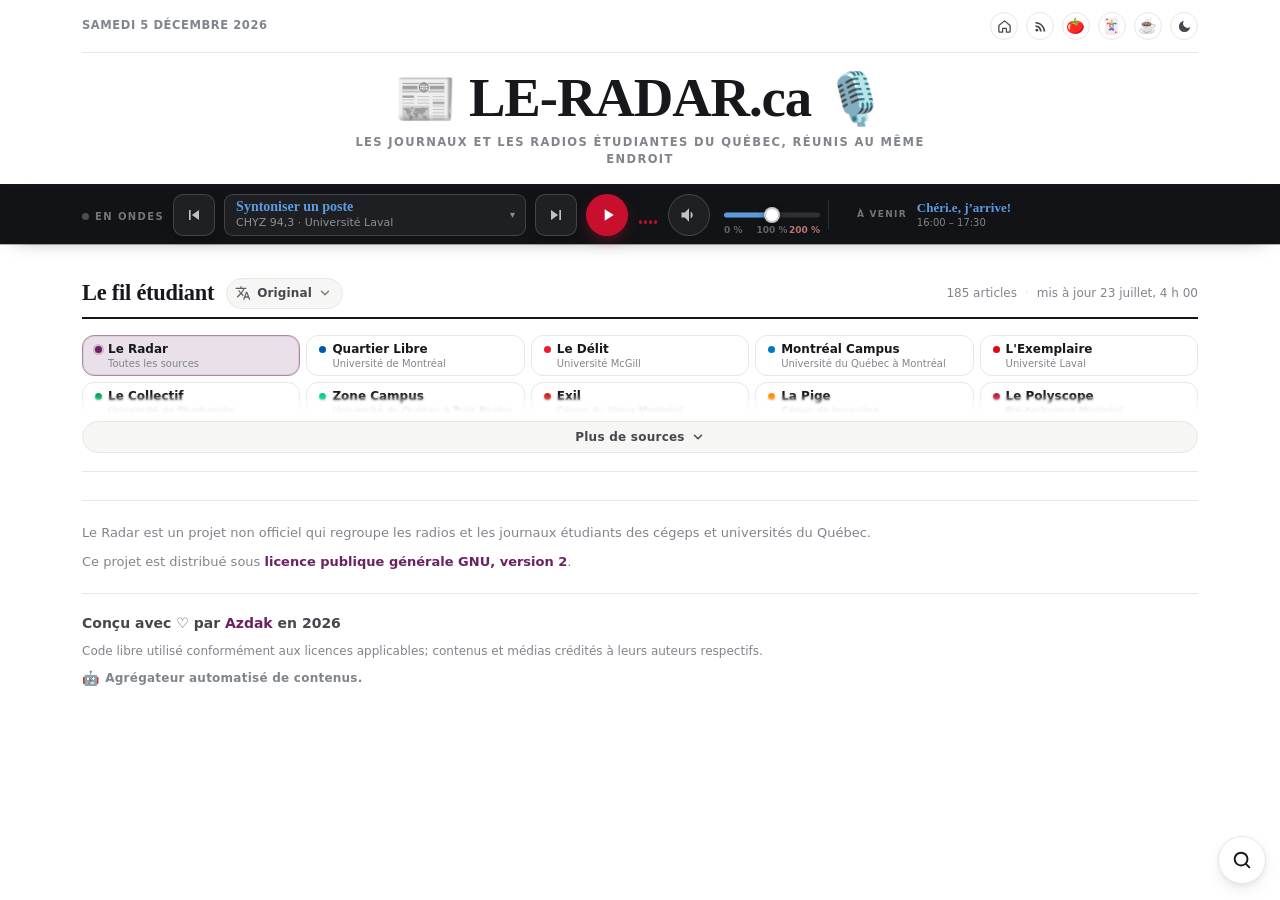
==== commit 47dadf2e: "fix(ui): restaurer barre tuner d’origine + bust cache SW Remet la grille antenne en ligne (libellé |" ====
--- a/index.html
+++ b/index.html
@@ -31,19 +31,27 @@
           gap: 0 !important;
           align-items: center !important;
           max-width: 1180px;
+          padding-top: 8px !important;
+          padding-bottom: 8px !important;
         }
         .tuner-controls { grid-column: 1; min-width: 0; }
         .tuner-actions { margin-left: 0 !important; flex-shrink: 0; }
         .tuner-nowair {
           grid-column: 2;
           display: flex !important;
-          align-items: flex-start;
+          flex-direction: row !important;
+          align-items: center !important;
           gap: 10px;
           min-width: 0;
           padding-left: 28px;
           border-left: 1px solid rgba(255, 255, 255, 0.12);
           opacity: 1 !important;
           pointer-events: auto !important;
+        }
+        .tuner-nowair-label { margin-top: 0 !important; }
+        .tuner-nowair-body {
+          flex-direction: column !important;
+          gap: 1px !important;
         }
         .tuner-vol {
           flex: 0 0 auto !important;
--- a/style.css
+++ b/style.css
@@ -96,7 +96,6 @@
  * le shell UI reste LTR (pas de dir=rtl sur <html>), seul le contenu
  * éditorial lit de droite à gauche — évite le basculement du tuner/filtres.
  */
-html[data-script-dir="rtl"] .wordmark-full,
 html[data-script-dir="rtl"] .wire-title,
 html[data-script-dir="rtl"] .wire-status,
 html[data-script-dir="rtl"] .news-updated,
@@ -113,9 +112,18 @@
   text-align: start;
 }
 
+/* Slogan sous le wordmark : RTL pour la lecture, mais toujours centré
+   (text-align:start le collait à droite en arabe / farsi / hébreu). */
+html[data-script-dir="rtl"] .wordmark-full {
+  direction: rtl;
+  unicode-bidi: plaintext;
+  text-align: center;
+}
+
 html[data-script-dir="rtl"] .wordmark-mark {
   /* Titre de marque centré ; bidi naturel pour le texte traduit */
   unicode-bidi: plaintext;
+  text-align: center;
 }
 
 /* Filet si un ancien cache a encore dir=rtl sur <html> */
@@ -258,7 +266,8 @@
  * .wire-title « Le fil étudiant » (1.4rem).
  */
 :root {
-  --radar-wordmark-size: clamp(1.85rem, 6.4vw + 0.25rem, 3.9rem);
+  /* LE-RADAR.ca : un cran au-dessus de l’ancien « LE RADAR » */
+  --radar-wordmark-size: clamp(2.05rem, 6.8vw + 0.3rem, 4.25rem);
   --radar-lead-title-size: clamp(1.55rem, 4.1vw + 0.15rem, 2.55rem);
 }
 /* block (pas flex) : le texte traduit (ex. inuktitut) peut se couper
@@ -279,6 +288,9 @@
   hyphens: none;
   box-sizing: border-box;
 }
+.wordmark-brand {
+  white-space: nowrap;
+}
 .wordmark-emoji {
   font-family: "Apple Color Emoji", "Segoe UI Emoji", "Noto Color Emoji", sans-serif;
   font-weight: 400;
@@ -338,8 +350,8 @@
 
 @media (max-width: 720px) {
   :root {
-    --radar-wordmark-size: clamp(1.7rem, 7.2vw, 2.7rem);
-    /* Plancher > .wire-title (1.4rem) et < --radar-wordmark-size (1.7rem). */
+    --radar-wordmark-size: clamp(1.85rem, 7.6vw, 2.95rem);
+    /* Plancher > .wire-title (1.4rem) et < --radar-wordmark-size. */
     --radar-lead-title-size: clamp(1.55rem, 4.8vw, 1.85rem);
   }
   .wordmark-mark {
@@ -363,7 +375,7 @@
 
 @media (min-width: 721px) and (max-width: 1024px) {
   :root {
-    --radar-wordmark-size: clamp(1.95rem, 4.4vw, 3.35rem);
+    --radar-wordmark-size: clamp(2.15rem, 4.8vw, 3.6rem);
     --radar-lead-title-size: clamp(1.45rem, 2.8vw, 2.35rem);
   }
   html[lang="iu"] .wordmark-mark,
@@ -1336,8 +1348,8 @@
    */
   .tuner-inner {
     max-width: 1180px;
-    padding-top: 11px;
-    padding-bottom: 11px;
+    padding-top: 8px;
+    padding-bottom: 8px;
     display: grid;
     grid-template-columns: minmax(0, 1.15fr) minmax(300px, 370px);
     gap: 0;
@@ -1362,9 +1374,13 @@
     flex-shrink: 0;
   }
 
+  /* Libellé à gauche · titre+horaire à droite (2 lignes max, pas 3 empilées) */
   .tuner-nowair {
     grid-column: 2;
     display: flex;
+    flex-direction: row;
+    align-items: center;
+    gap: 10px;
     flex: unset;
     width: auto;
     max-width: none;
@@ -1373,6 +1389,15 @@
     padding-left: 28px;
     align-self: center;
     opacity: 1;
+  }
+
+  .tuner-nowair-label {
+    margin-top: 0;
+  }
+
+  .tuner-nowair-body {
+    flex-direction: column;
+    gap: 1px;
   }
 
   /*
@@ -3858,7 +3883,7 @@
 
   @media (min-width: 1100px) {
     :root {
-      --radar-wordmark-size: clamp(2.35rem, 3.2vw + 0.6rem, 3.9rem);
+      --radar-wordmark-size: clamp(2.55rem, 3.4vw + 0.7rem, 4.25rem);
       --radar-lead-title-size: clamp(1.65rem, 1.6vw + 0.7rem, 2.55rem);
     }
   }
@@ -4094,6 +4119,151 @@
   bottom: calc(22px + env(safe-area-inset-bottom, 0px));
 }
 
+/* ── Soft prompts : installer l’app (mobile) / page d’accueil (bureau) ── */
+.engage-prompt {
+  position: fixed;
+  left: 0;
+  right: 0;
+  bottom: 0;
+  z-index: 80;
+  display: flex;
+  justify-content: center;
+  padding: 0 max(12px, env(safe-area-inset-left, 0px))
+    calc(12px + env(safe-area-inset-bottom, 0px))
+    max(12px, env(safe-area-inset-right, 0px));
+  pointer-events: none;
+  opacity: 0;
+  transform: translateY(12px);
+  transition: opacity 0.28s ease, transform 0.28s ease;
+}
+.engage-prompt.is-visible {
+  opacity: 1;
+  transform: translateY(0);
+  pointer-events: auto;
+}
+.engage-prompt.is-leaving {
+  opacity: 0;
+  transform: translateY(16px);
+  pointer-events: none;
+}
+.engage-prompt__inner {
+  position: relative;
+  width: min(420px, 100%);
+  padding: 16px 16px 14px;
+  border-radius: 16px;
+  border: 1px solid var(--rule);
+  background: var(--bg);
+  box-shadow:
+    0 12px 40px -12px rgba(0, 0, 0, 0.28),
+    0 0 0 1px color-mix(in srgb, var(--rule) 60%, transparent);
+  color: var(--ink);
+  font-family: var(--sans);
+}
+[data-theme="dark"] .engage-prompt__inner {
+  box-shadow:
+    0 16px 48px -10px rgba(0, 0, 0, 0.65),
+    0 0 0 1px rgba(255, 255, 255, 0.06);
+}
+.engage-prompt__close {
+  position: absolute;
+  top: 8px;
+  right: 10px;
+  width: 32px;
+  height: 32px;
+  border: 0;
+  border-radius: 999px;
+  background: transparent;
+  color: var(--muted);
+  font-size: 22px;
+  line-height: 1;
+  cursor: pointer;
+}
+.engage-prompt__close:hover {
+  color: var(--ink);
+  background: var(--bg-soft);
+}
+.engage-prompt__icon {
+  font-size: 1.35rem;
+  line-height: 1;
+  margin-bottom: 6px;
+}
+.engage-prompt__title {
+  margin: 0 28px 6px 0;
+  font-size: 0.98rem;
+  font-weight: 700;
+  letter-spacing: -0.01em;
+  line-height: 1.25;
+}
+.engage-prompt__body {
+  margin: 0 0 8px;
+  font-size: 0.84rem;
+  line-height: 1.45;
+  color: var(--ink-soft);
+}
+.engage-prompt__steps {
+  margin: 0 0 12px;
+  padding: 0 0 0 1.15rem;
+  font-size: 0.8rem;
+  line-height: 1.45;
+  color: var(--ink-soft);
+}
+.engage-prompt__steps li {
+  margin: 0.28em 0;
+}
+.engage-prompt__steps code {
+  font-size: 0.78em;
+  padding: 1px 5px;
+  border-radius: 4px;
+  background: var(--bg-soft);
+  border: 1px solid var(--rule);
+  word-break: break-all;
+}
+.engage-prompt__actions {
+  display: flex;
+  flex-wrap: wrap;
+  gap: 6px;
+  align-items: center;
+}
+.engage-prompt__btn {
+  font-family: var(--sans);
+  font-size: 12.5px;
+  font-weight: 600;
+  padding: 8px 12px;
+  border-radius: 999px;
+  border: 1px solid var(--rule);
+  background: var(--bg-soft);
+  color: var(--ink-soft);
+  cursor: pointer;
+  transition: border-color 120ms ease, color 120ms ease, background 120ms ease;
+}
+.engage-prompt__btn:hover {
+  border-color: var(--accent);
+  color: var(--accent);
+}
+.engage-prompt__btn--primary {
+  background: var(--accent);
+  border-color: var(--accent);
+  color: #fff;
+}
+.engage-prompt__btn--primary:hover {
+  background: var(--accent-dark);
+  border-color: var(--accent-dark);
+  color: #fff;
+}
+.engage-prompt__btn--quiet {
+  border-color: transparent;
+  background: transparent;
+  font-weight: 500;
+  color: var(--muted);
+  padding-left: 8px;
+  padding-right: 8px;
+}
+.engage-prompt__btn--quiet:hover {
+  color: var(--ink-soft);
+  background: transparent;
+  border-color: transparent;
+}
+
 @media (prefers-reduced-motion: reduce) {
   * { animation: none !important; transition: none !important; }
 }
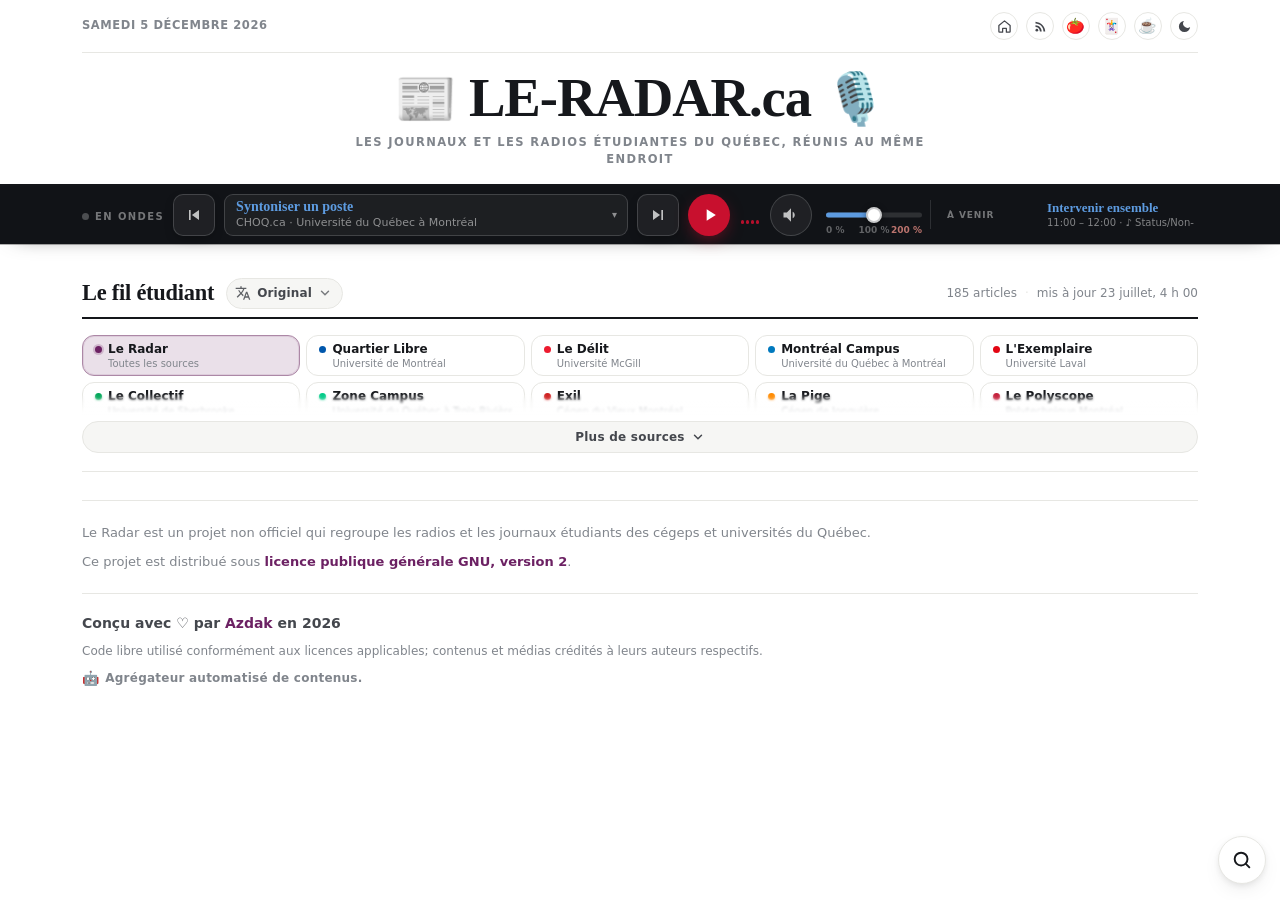
==== commit 0e7cf465: "fix(ui): ancrer le module antenne (libellé fixe, ellipsis titres) Colonne droite et rail « À l’anten" ====
--- a/index.html
+++ b/index.html
@@ -27,7 +27,7 @@
       @media (min-width: 1100px) {
         .tuner-inner {
           display: grid !important;
-          grid-template-columns: minmax(0, 1.15fr) minmax(300px, 370px) !important;
+          grid-template-columns: minmax(0, 1fr) 268px !important;
           gap: 0 !important;
           align-items: center !important;
           max-width: 1180px;
@@ -38,20 +38,31 @@
         .tuner-actions { margin-left: 0 !important; flex-shrink: 0; }
         .tuner-nowair {
           grid-column: 2;
-          display: flex !important;
-          flex-direction: row !important;
+          display: grid !important;
+          grid-template-columns: 5.75rem minmax(0, 1fr) !important;
           align-items: center !important;
-          gap: 10px;
-          min-width: 0;
-          padding-left: 28px;
+          column-gap: 8px !important;
+          width: 100% !important;
+          min-width: 0 !important;
+          padding: 0 4px 0 16px !important;
           border-left: 1px solid rgba(255, 255, 255, 0.12);
+          box-sizing: border-box;
           opacity: 1 !important;
           pointer-events: auto !important;
         }
-        .tuner-nowair-label { margin-top: 0 !important; }
+        .tuner-nowair-label {
+          margin: 0 !important;
+          width: 100% !important;
+          overflow: hidden;
+          text-overflow: ellipsis;
+        }
         .tuner-nowair-body {
+          display: flex !important;
           flex-direction: column !important;
+          justify-content: center !important;
           gap: 1px !important;
+          min-width: 0 !important;
+          overflow: hidden !important;
         }
         .tuner-vol {
           flex: 0 0 auto !important;
--- a/style.css
+++ b/style.css
@@ -1343,15 +1343,19 @@
 
 @media (min-width: 1100px) {
   /*
-   * Grille finale dès le premier paint (voir aussi <style> critique dans index.html).
-   * Colonne « À l'antenne » toujours présente — le volume reste compact.
+   * Module antenne stable :
+   *  - colonne droite à largeur fixe (ne glisse plus selon le titre)
+   *  - libellé dans un rail fixe (À L'ANTENNE / À VENIR = même place)
+   *  - titres longs → ellipsis, sans déplacer le libellé
+   *  - centrage vertical sur l’axe volume / play
    */
   .tuner-inner {
     max-width: 1180px;
     padding-top: 8px;
     padding-bottom: 8px;
     display: grid;
-    grid-template-columns: minmax(0, 1.15fr) minmax(300px, 370px);
+    /* Colonne antenne fixe : ancrage horizontal constant */
+    grid-template-columns: minmax(0, 1fr) 268px;
     gap: 0;
     align-items: center;
   }
@@ -1374,30 +1378,48 @@
     flex-shrink: 0;
   }
 
-  /* Libellé à gauche · titre+horaire à droite (2 lignes max, pas 3 empilées) */
   .tuner-nowair {
     grid-column: 2;
-    display: flex;
-    flex-direction: row;
+    display: grid;
+    /* Rail libellé fixe + zone titre (minmax 0 pour ellipsis) */
+    grid-template-columns: 5.75rem minmax(0, 1fr);
     align-items: center;
-    gap: 10px;
-    flex: unset;
-    width: auto;
+    column-gap: 8px;
+    width: 100%;
     max-width: none;
     min-width: 0;
-    margin-left: 0;
-    padding-left: 28px;
+    margin: 0;
+    padding: 0 4px 0 16px;
+    border-left: 1px solid rgba(255, 255, 255, 0.12);
+    box-sizing: border-box;
     align-self: center;
     opacity: 1;
   }
 
   .tuner-nowair-label {
-    margin-top: 0;
+    margin: 0;
+    width: 100%;
+    max-width: 100%;
+    line-height: 1.15;
+    letter-spacing: 0.1em;
+    /* Même emplacement pour « À l'antenne » et « À venir » */
+    overflow: hidden;
+    text-overflow: ellipsis;
   }
 
   .tuner-nowair-body {
+    display: flex;
     flex-direction: column;
+    justify-content: center;
     gap: 1px;
+    min-width: 0;
+    max-width: 100%;
+    overflow: hidden;
+  }
+
+  .tuner-nowair-title,
+  .tuner-nowair-sub {
+    max-width: 100%;
   }
 
   /*
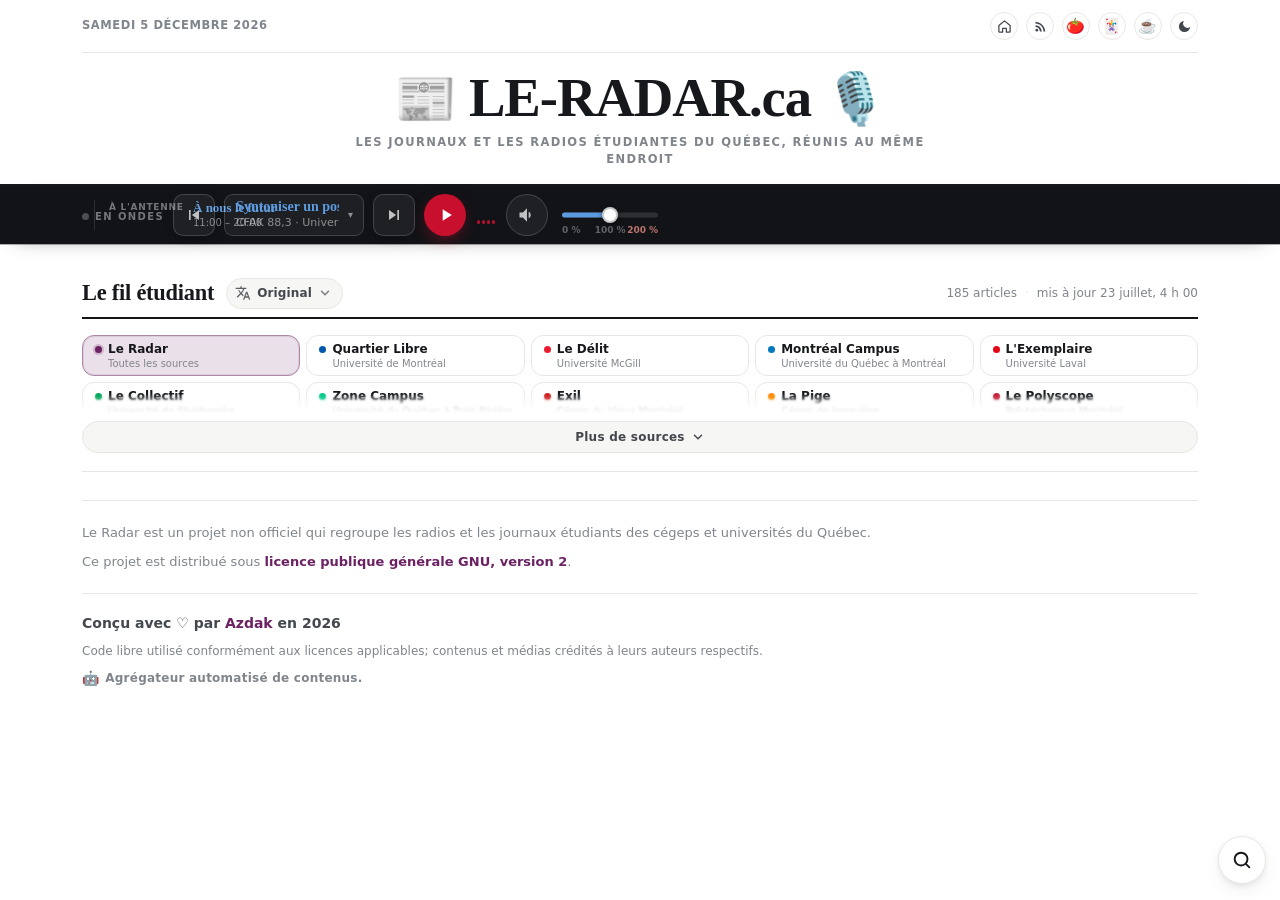
==== commit 57756246: "fix(ui): aligner À l’antenne / À venir sur la 1ʳᵉ ligne du titre Le libellé n’est plus centré sur le" ====
--- a/index.html
+++ b/index.html
@@ -25,26 +25,33 @@
     -->
     <style>
       @media (min-width: 1100px) {
+        /* Flux : contrôles puis antenne collée (pas de demi-barre vide) */
         .tuner-inner {
-          display: grid !important;
-          grid-template-columns: minmax(0, 1fr) 268px !important;
-          gap: 0 !important;
+          display: flex !important;
+          flex-direction: row !important;
+          flex-wrap: nowrap !important;
           align-items: center !important;
+          gap: 12px !important;
           max-width: 1180px;
           padding-top: 8px !important;
           padding-bottom: 8px !important;
         }
-        .tuner-controls { grid-column: 1; min-width: 0; }
+        .tuner-controls {
+          flex: 0 1 auto !important;
+          min-width: 0 !important;
+          display: flex !important;
+          align-items: center !important;
+        }
+        .tuner-dial { max-width: 240px !important; }
         .tuner-actions { margin-left: 0 !important; flex-shrink: 0; }
         .tuner-nowair {
-          grid-column: 2;
+          flex: 1 1 0 !important;
+          min-width: 0 !important;
           display: grid !important;
-          grid-template-columns: 5.75rem minmax(0, 1fr) !important;
-          align-items: center !important;
+          grid-template-columns: 4.75rem minmax(0, 1fr) !important;
+          align-items: start !important;
           column-gap: 8px !important;
-          width: 100% !important;
-          min-width: 0 !important;
-          padding: 0 4px 0 16px !important;
+          padding: 0 4px 0 14px !important;
           border-left: 1px solid rgba(255, 255, 255, 0.12);
           box-sizing: border-box;
           opacity: 1 !important;
@@ -53,16 +60,35 @@
         .tuner-nowair-label {
           margin: 0 !important;
           width: 100% !important;
+          letter-spacing: 0.08em !important;
+          line-height: 1.25 !important;
+          height: calc(13px * 1.25) !important;
+          display: flex !important;
+          align-items: center !important;
           overflow: hidden;
           text-overflow: ellipsis;
         }
         .tuner-nowair-body {
           display: flex !important;
           flex-direction: column !important;
-          justify-content: center !important;
+          justify-content: flex-start !important;
+          align-items: flex-start !important;
           gap: 1px !important;
           min-width: 0 !important;
+          width: 100% !important;
           overflow: hidden !important;
+        }
+        .tuner-nowair-title {
+          width: 100% !important;
+          max-width: 100% !important;
+          text-align: left !important;
+          font-size: 13px !important;
+          line-height: 1.25 !important;
+        }
+        .tuner-nowair-sub {
+          width: 100% !important;
+          max-width: 100% !important;
+          text-align: left !important;
         }
         .tuner-vol {
           flex: 0 0 auto !important;
--- a/style.css
+++ b/style.css
@@ -1343,34 +1343,33 @@
 
 @media (min-width: 1100px) {
   /*
-   * Module antenne stable :
-   *  - colonne droite à largeur fixe (ne glisse plus selon le titre)
-   *  - libellé dans un rail fixe (À L'ANTENNE / À VENIR = même place)
-   *  - titres longs → ellipsis, sans déplacer le libellé
-   *  - centrage vertical sur l’axe volume / play
+   * Flex en flux : antenne collée après le volume (pas une demi-barre vide).
+   * Libellé en rail fixe étroit · titre juste à côté (gap serré).
    */
   .tuner-inner {
     max-width: 1180px;
     padding-top: 8px;
     padding-bottom: 8px;
-    display: grid;
-    /* Colonne antenne fixe : ancrage horizontal constant */
-    grid-template-columns: minmax(0, 1fr) 268px;
-    gap: 0;
+    display: flex;
+    flex-direction: row;
+    flex-wrap: nowrap;
     align-items: center;
+    gap: 12px;
   }
 
   .tuner-controls {
-    grid-column: 1;
-    flex: unset;
+    flex: 0 1 auto;
     min-width: 0;
+    display: flex;
+    align-items: center;
+    gap: 9px;
   }
 
   .tuner-dial {
-    flex: 1 1 0;
-    width: 0;
-    min-width: 120px;
-    max-width: none;
+    flex: 1 1 160px;
+    width: auto;
+    min-width: 140px;
+    max-width: 240px;
   }
 
   .tuner-actions {
@@ -1379,17 +1378,18 @@
   }
 
   .tuner-nowair {
-    grid-column: 2;
+    /* Prend le reste APRÈS les contrôles — commence juste après le volume */
+    flex: 1 1 0;
+    min-width: 0;
+    max-width: none;
     display: grid;
-    /* Rail libellé fixe + zone titre (minmax 0 pour ellipsis) */
-    grid-template-columns: 5.75rem minmax(0, 1fr);
-    align-items: center;
+    /* Rail libellé compact (≈ « À L'ANTENNE ») + titre collé */
+    grid-template-columns: 4.75rem minmax(0, 1fr);
+    /* Libellé aligné sur la 1ʳᵉ ligne du titre (pas centré sur titre+horaire) */
+    align-items: start;
     column-gap: 8px;
-    width: 100%;
-    max-width: none;
-    min-width: 0;
     margin: 0;
-    padding: 0 4px 0 16px;
+    padding: 0 4px 0 14px;
     border-left: 1px solid rgba(255, 255, 255, 0.12);
     box-sizing: border-box;
     align-self: center;
@@ -1400,9 +1400,16 @@
     margin: 0;
     width: 100%;
     max-width: 100%;
-    line-height: 1.15;
-    letter-spacing: 0.1em;
-    /* Même emplacement pour « À l'antenne » et « À venir » */
+    /* Même hauteur de ligne que .tuner-nowair-title → même baseline visuelle */
+    font-size: 9px;
+    font-weight: 800;
+    line-height: 1.25;
+    letter-spacing: 0.08em;
+    text-align: left;
+    /* Centre le petit caps dans la ligne du titre (13px × 1.25) */
+    height: calc(13px * 1.25);
+    display: flex;
+    align-items: center;
     overflow: hidden;
     text-overflow: ellipsis;
   }
@@ -1410,16 +1417,26 @@
   .tuner-nowair-body {
     display: flex;
     flex-direction: column;
-    justify-content: center;
+    justify-content: flex-start;
+    align-items: flex-start;
     gap: 1px;
     min-width: 0;
+    width: 100%;
+    overflow: hidden;
+  }
+
+  .tuner-nowair-title {
+    width: 100%;
     max-width: 100%;
-    overflow: hidden;
-  }
-
-  .tuner-nowair-title,
+    text-align: left;
+    font-size: 13px;
+    line-height: 1.25;
+  }
+
   .tuner-nowair-sub {
+    width: 100%;
     max-width: 100%;
+    text-align: left;
   }
 
   /*
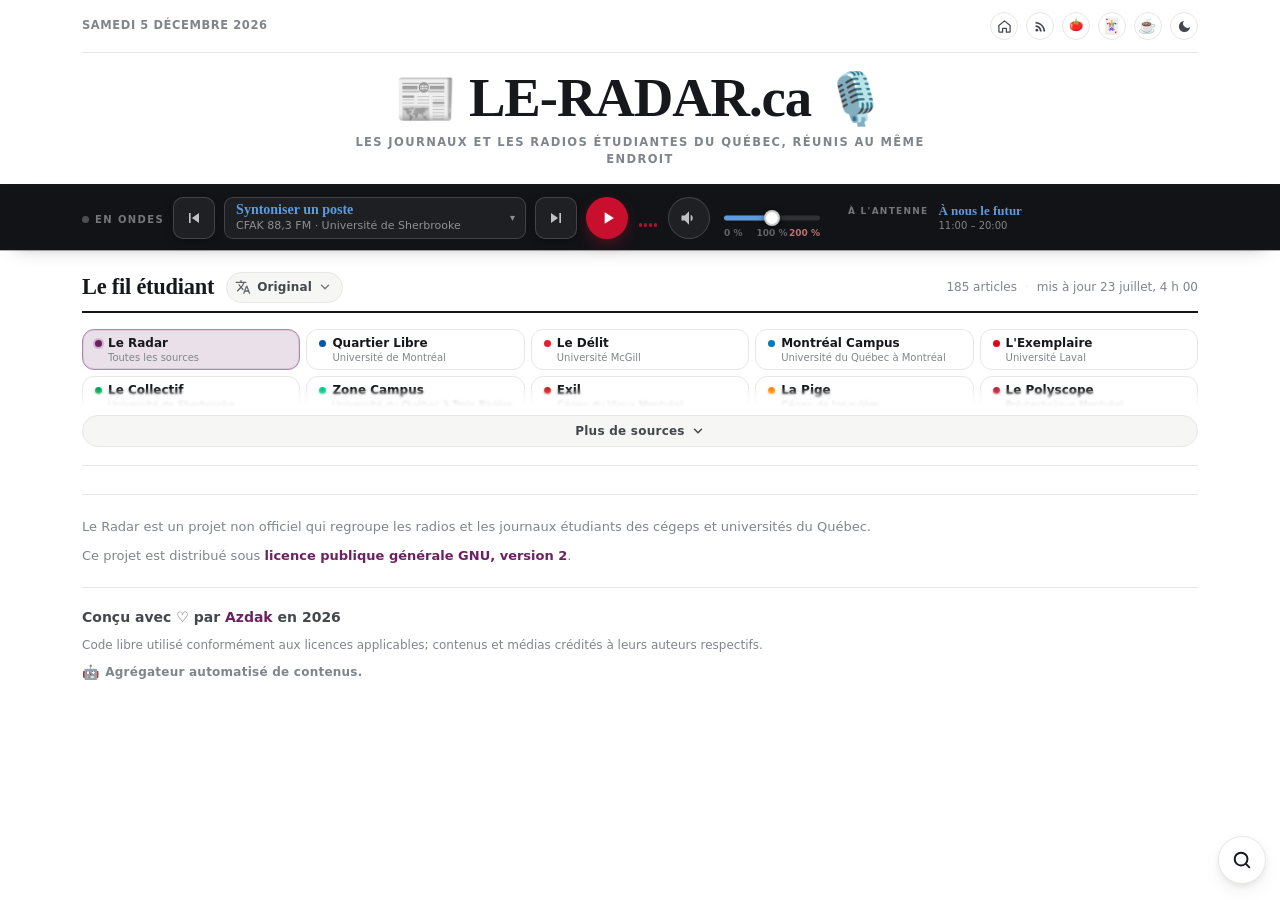
==== commit 5a5acfb8: "feat(player): Phase 2a auto-resume and 2b nav shell 2a: resume playback after same-tab navigation wh" ====
--- a/index.html
+++ b/index.html
@@ -25,70 +25,33 @@
     -->
     <style>
       @media (min-width: 1100px) {
-        /* Flux : contrôles puis antenne collée (pas de demi-barre vide) */
         .tuner-inner {
+          display: grid !important;
+          grid-template-columns: minmax(0, 1.15fr) minmax(300px, 370px) !important;
+          gap: 0 !important;
+          align-items: center !important;
+          max-width: 1180px;
+        }
+        .tuner-controls { grid-column: 1; min-width: 0; }
+        .tuner-actions { margin-left: 0 !important; flex-shrink: 0; }
+        .tuner-nowair {
+          grid-column: 2;
           display: flex !important;
           flex-direction: row !important;
-          flex-wrap: nowrap !important;
-          align-items: center !important;
-          gap: 12px !important;
-          max-width: 1180px;
-          padding-top: 8px !important;
-          padding-bottom: 8px !important;
-        }
-        .tuner-controls {
-          flex: 0 1 auto !important;
-          min-width: 0 !important;
-          display: flex !important;
-          align-items: center !important;
-        }
-        .tuner-dial { max-width: 240px !important; }
-        .tuner-actions { margin-left: 0 !important; flex-shrink: 0; }
-        .tuner-nowair {
-          flex: 1 1 0 !important;
-          min-width: 0 !important;
-          display: grid !important;
-          grid-template-columns: 4.75rem minmax(0, 1fr) !important;
-          align-items: start !important;
-          column-gap: 8px !important;
-          padding: 0 4px 0 14px !important;
-          border-left: 1px solid rgba(255, 255, 255, 0.12);
-          box-sizing: border-box;
+          align-items: flex-start !important;
+          gap: 10px;
+          width: 100% !important;
+          min-width: 0;
+          padding-left: 20px;
+          border-left: none !important;
           opacity: 1 !important;
           pointer-events: auto !important;
-        }
-        .tuner-nowair-label {
-          margin: 0 !important;
-          width: 100% !important;
-          letter-spacing: 0.08em !important;
-          line-height: 1.25 !important;
-          height: calc(13px * 1.25) !important;
-          display: flex !important;
-          align-items: center !important;
-          overflow: hidden;
-          text-overflow: ellipsis;
+          box-sizing: border-box;
         }
         .tuner-nowair-body {
-          display: flex !important;
-          flex-direction: column !important;
-          justify-content: flex-start !important;
-          align-items: flex-start !important;
-          gap: 1px !important;
+          flex: 1 1 auto !important;
           min-width: 0 !important;
-          width: 100% !important;
-          overflow: hidden !important;
-        }
-        .tuner-nowair-title {
-          width: 100% !important;
-          max-width: 100% !important;
-          text-align: left !important;
-          font-size: 13px !important;
-          line-height: 1.25 !important;
-        }
-        .tuner-nowair-sub {
-          width: 100% !important;
-          max-width: 100% !important;
-          text-align: left !important;
+          opacity: 1 !important;
         }
         .tuner-vol {
           flex: 0 0 auto !important;
@@ -123,10 +86,10 @@
             <a href="feeds.html" class="masthead-icon masthead-rss" title="Flux RSS" aria-label="S'abonner au flux RSS de LE RADAR">
               <svg viewBox="0 0 24 24" fill="currentColor" aria-hidden="true"><circle cx="6.18" cy="17.82" r="2.18"/><path d="M4 4.44v2.83c7.03 0 12.73 5.7 12.73 12.73h2.83C19.56 12.06 12.94 5.44 4 4.44z"/><path d="M4 10.11v2.83c3.9 0 7.07 3.17 7.07 7.07h2.83c0-5.46-4.42-9.9-9.9-9.9z"/></svg>
             </a>
-            <a href="https://azdak919.github.io/ataraxia-pomodoro/" class="masthead-icon masthead-ataraxia" title="Ataraxia — minuteur Pomodoro" aria-label="Ataraxia — minuteur Pomodoro" target="_blank" rel="noopener noreferrer">
+            <a href="pomo/" class="masthead-icon masthead-pomo" title="Pomodoro — minuteur focus" aria-label="Pomodoro — minuteur focus">
               <span class="masthead-tomato" aria-hidden="true">🍅</span>
             </a>
-            <a href="https://azdak919.github.io/ataraxia-pomodoro/solitaire.html" class="masthead-icon masthead-solitaire" title="Ataraxia — Solitaire" aria-label="Ataraxia — jeu de Solitaire" target="_blank" rel="noopener noreferrer">
+            <a href="solitaire/" class="masthead-icon masthead-solitaire" title="Solitaire" aria-label="Solitaire">
               <span class="masthead-card" aria-hidden="true">🃏</span>
             </a>
             <a href="https://www.buymeacoffee.com/azdak" class="masthead-icon masthead-coffee" title="Offrir un café" aria-label="Offrir un café — Buy me a coffee" target="_blank" rel="noopener noreferrer">
@@ -459,6 +422,8 @@
 
     <script src="cast.js" defer></script>
     <script src="mobile-playback.js" defer></script>
+    <script src="player-sync.js" defer></script>
+    <script src="nav-shell.js" defer></script>
     <script src="translate.js" defer></script>
     <!-- Règle universelle de fraîcheur (sessions QC) — avant app.js -->
     <script src="scripts/session-freshness-lib.js" defer></script>
--- a/style.css
+++ b/style.css
@@ -610,14 +610,37 @@
   display: inline-block;
   white-space: nowrap;
 }
-/* Défilement doux droite → gauche quand le texte dépasse (sous-titre + « À l'antenne ») */
+/* Défilement droite → gauche (dial / filtres). GPU pour limiter le flou. */
 .is-marquee { text-overflow: clip; }
 .is-marquee > .tuner-now-sub-text {
   animation: tunerMarquee var(--marquee-duration, 12s) linear infinite alternate;
+  will-change: transform;
+  backface-visibility: hidden;
+  transform: translateZ(0);
 }
 @keyframes tunerMarquee {
-  0%, 14%   { transform: translateX(0); }
-  86%, 100% { transform: translateX(var(--marquee-shift, 0)); }
+  0%, 14%   { transform: translate3d(0, 0, 0); }
+  86%, 100% { transform: translate3d(var(--marquee-shift, 0), 0, 0); }
+}
+/* Panneau antenne : jamais de marquee (ellipsis + title au survol). */
+.tuner-nowair-title,
+.tuner-nowair-sub {
+  overflow: hidden;
+  text-overflow: ellipsis;
+  white-space: nowrap;
+}
+.tuner-nowair-title.is-marquee,
+.tuner-nowair-sub.is-marquee {
+  text-overflow: ellipsis;
+}
+.tuner-nowair-title.is-marquee > .tuner-now-sub-text,
+.tuner-nowair-sub.is-marquee > .tuner-now-sub-text {
+  animation: none !important;
+  transform: none !important;
+  display: inline;
+  max-width: 100%;
+  overflow: hidden;
+  text-overflow: ellipsis;
 }
 @media (prefers-reduced-motion: reduce) {
   .is-marquee { text-overflow: ellipsis; }
@@ -1282,7 +1305,7 @@
   min-width: 0;
   max-width: 340px;
   padding-left: 14px;
-  border-left: 1px solid rgba(255, 255, 255, 0.12);
+  border-left: none;
 }
 
 .tuner-nowair-label {
@@ -1297,14 +1320,23 @@
 }
 
 .tuner-nowair-body {
+  flex: 1 1 auto;
   min-width: 0;
   display: flex;
   flex-direction: column;
   gap: 2px;
-  transition: opacity 0.75s cubic-bezier(0.33, 1, 0.68, 1);
-}
-.tuner-nowair-body.is-swapping {
-  opacity: 0;
+}
+
+/* Fondu CHOQ (alternance piste ↔ émission) — panneau entier, court */
+.tuner-nowair {
+  transition: opacity 0.22s ease;
+}
+.tuner-nowair.is-swapping {
+  opacity: 0.22;
+}
+@media (prefers-reduced-motion: reduce) {
+  .tuner-nowair { transition: none; }
+  .tuner-nowair.is-swapping { opacity: 1; }
 }
 
 .tuner-nowair-title {
@@ -1343,33 +1375,30 @@
 
 @media (min-width: 1100px) {
   /*
-   * Flex en flux : antenne collée après le volume (pas une demi-barre vide).
-   * Libellé en rail fixe étroit · titre juste à côté (gap serré).
+   * Grille finale dès le premier paint (voir aussi <style> critique dans index.html).
+   * Colonne « À l'antenne » toujours présente — le volume reste compact.
    */
   .tuner-inner {
     max-width: 1180px;
-    padding-top: 8px;
-    padding-bottom: 8px;
-    display: flex;
-    flex-direction: row;
-    flex-wrap: nowrap;
+    padding-top: 11px;
+    padding-bottom: 11px;
+    display: grid;
+    grid-template-columns: minmax(0, 1.15fr) minmax(300px, 370px);
+    gap: 0;
     align-items: center;
-    gap: 12px;
   }
 
   .tuner-controls {
-    flex: 0 1 auto;
+    grid-column: 1;
+    flex: unset;
     min-width: 0;
-    display: flex;
-    align-items: center;
-    gap: 9px;
   }
 
   .tuner-dial {
-    flex: 1 1 160px;
-    width: auto;
-    min-width: 140px;
-    max-width: 240px;
+    flex: 1 1 0;
+    width: 0;
+    min-width: 120px;
+    max-width: none;
   }
 
   .tuner-actions {
@@ -1378,65 +1407,32 @@
   }
 
   .tuner-nowair {
-    /* Prend le reste APRÈS les contrôles — commence juste après le volume */
-    flex: 1 1 0;
+    grid-column: 2;
+    display: flex;
+    flex-direction: row;
+    align-items: flex-start;
+    gap: 10px;
+    flex: unset;
+    /* Occupe toute la colonne grille (sinon le bloc « rapetisse » au libellé seul) */
+    width: 100%;
+    max-width: none;
     min-width: 0;
-    max-width: none;
-    display: grid;
-    /* Rail libellé compact (≈ « À L'ANTENNE ») + titre collé */
-    grid-template-columns: 4.75rem minmax(0, 1fr);
-    /* Libellé aligné sur la 1ʳᵉ ligne du titre (pas centré sur titre+horaire) */
-    align-items: start;
-    column-gap: 8px;
-    margin: 0;
-    padding: 0 4px 0 14px;
-    border-left: 1px solid rgba(255, 255, 255, 0.12);
-    box-sizing: border-box;
+    margin-left: 0;
+    padding-left: 20px;
+    border-left: none;
     align-self: center;
     opacity: 1;
-  }
-
-  .tuner-nowair-label {
-    margin: 0;
-    width: 100%;
+    box-sizing: border-box;
+  }
+
+  .tuner-nowair-body {
+    flex: 1 1 auto;
+    min-width: 0;
+  }
+
+  .tuner-nowair-title,
+  .tuner-nowair-sub {
     max-width: 100%;
-    /* Même hauteur de ligne que .tuner-nowair-title → même baseline visuelle */
-    font-size: 9px;
-    font-weight: 800;
-    line-height: 1.25;
-    letter-spacing: 0.08em;
-    text-align: left;
-    /* Centre le petit caps dans la ligne du titre (13px × 1.25) */
-    height: calc(13px * 1.25);
-    display: flex;
-    align-items: center;
-    overflow: hidden;
-    text-overflow: ellipsis;
-  }
-
-  .tuner-nowair-body {
-    display: flex;
-    flex-direction: column;
-    justify-content: flex-start;
-    align-items: flex-start;
-    gap: 1px;
-    min-width: 0;
-    width: 100%;
-    overflow: hidden;
-  }
-
-  .tuner-nowair-title {
-    width: 100%;
-    max-width: 100%;
-    text-align: left;
-    font-size: 13px;
-    line-height: 1.25;
-  }
-
-  .tuner-nowair-sub {
-    width: 100%;
-    max-width: 100%;
-    text-align: left;
   }
 
   /*
@@ -1518,7 +1514,8 @@
   justify-content: space-between;
   gap: 12px;
   flex-wrap: wrap;
-  margin-top: 28px;
+  /* Entre tuner et fil : même ordre de grandeur que les autres respirations (~20px) */
+  margin-top: 20px;
   padding-bottom: 8px;
   border-bottom: 2px solid var(--rule-strong);
 }
@@ -3787,7 +3784,7 @@
   }
 
   .wire-head {
-    margin-top: 34px;
+    margin-top: 22px;
   }
 
   .filters-panel {
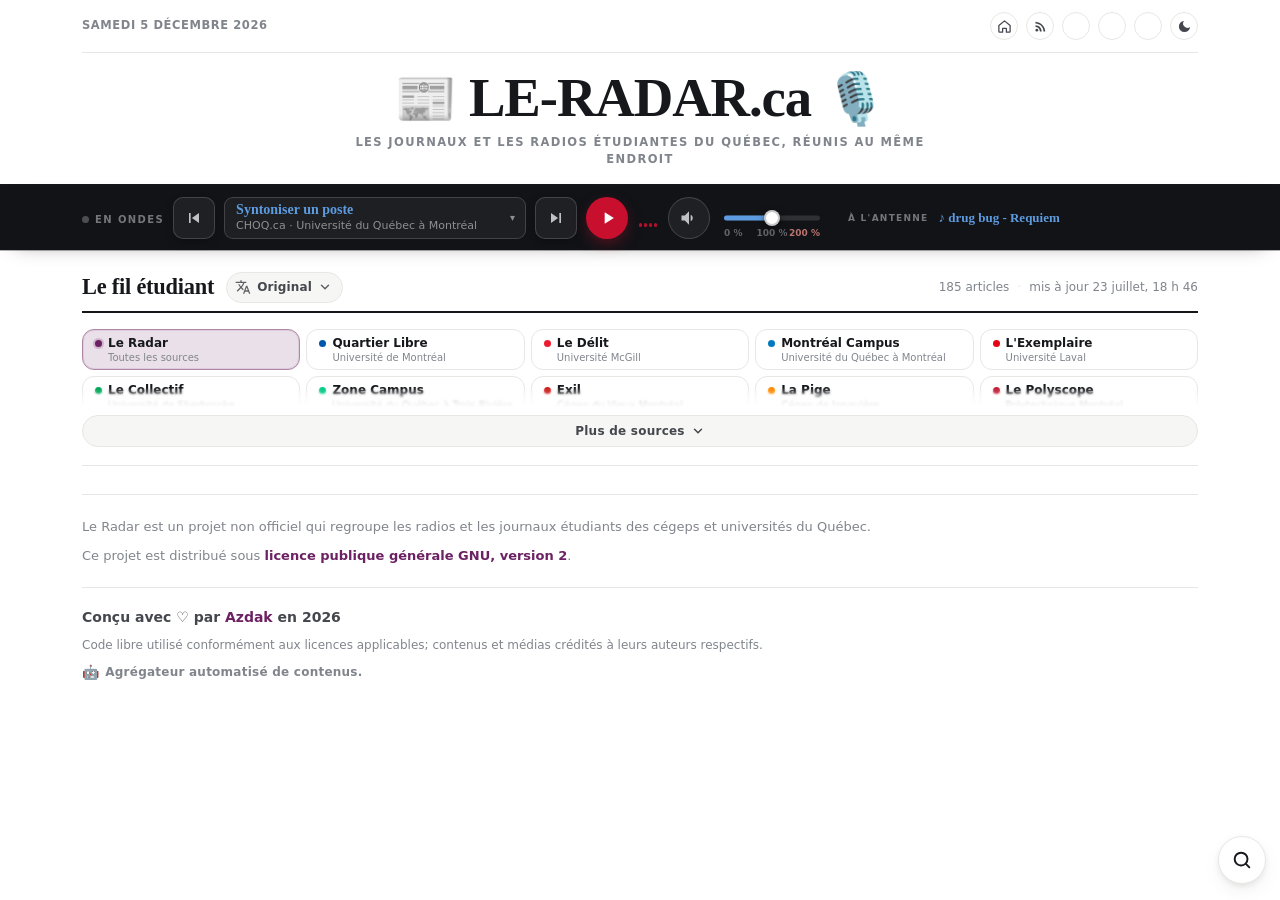
==== commit 780225bb: "fix(bookmarks): set stable titles and fresh icons" ====
--- a/index.html
+++ b/index.html
@@ -9,16 +9,17 @@
     <meta name="apple-mobile-web-app-capable" content="yes" />
     <meta name="apple-mobile-web-app-status-bar-style" content="default" />
     <meta name="apple-mobile-web-app-title" content="Le Radar.ca" />
-    <title>LE-RADAR.ca — Les médias étudiants du Québec</title>
+    <title>LE-RADAR.ca</title>
 
     <link rel="manifest" href="manifest.json" />
-    <link rel="icon" href="assets/icon-32.png" type="image/png" sizes="32x32" />
-    <link rel="icon" href="assets/icon.svg" type="image/svg+xml" />
+    <link rel="icon" href="assets/icon-32.png?v=2" type="image/png" sizes="32x32" />
+    <link rel="icon" href="assets/icon.svg?v=2" type="image/svg+xml" />
     <link rel="apple-touch-icon" href="assets/icon-192.png" />
     <link rel="preconnect" href="https://fonts.googleapis.com" />
     <link rel="preconnect" href="https://fonts.gstatic.com" crossorigin />
     <link href="https://fonts.googleapis.com/css2?family=Source+Serif+4:opsz,wght@8..60,400;8..60,600;8..60,700&family=Inter:wght@400;500;600;700&display=swap" rel="stylesheet" />
     <link rel="stylesheet" href="style.css" />
+    <link rel="stylesheet" href="translate-menu.css" />
     <!--
       CSS critique du synthé bureau : réserve « À l'antenne » + volume compact
       dès le premier paint (avant le CSS mis en cache / le JS async).
@@ -87,13 +88,13 @@
               <svg viewBox="0 0 24 24" fill="currentColor" aria-hidden="true"><circle cx="6.18" cy="17.82" r="2.18"/><path d="M4 4.44v2.83c7.03 0 12.73 5.7 12.73 12.73h2.83C19.56 12.06 12.94 5.44 4 4.44z"/><path d="M4 10.11v2.83c3.9 0 7.07 3.17 7.07 7.07h2.83c0-5.46-4.42-9.9-9.9-9.9z"/></svg>
             </a>
             <a href="pomo/" class="masthead-icon masthead-pomo" title="Pomodoro — minuteur focus" aria-label="Pomodoro — minuteur focus">
-              <span class="masthead-tomato" aria-hidden="true">🍅</span>
+              <img class="app-emoji" src="assets/emoji/tomato.png" width="16" height="16" alt="" decoding="async" aria-hidden="true">
             </a>
             <a href="solitaire/" class="masthead-icon masthead-solitaire" title="Solitaire" aria-label="Solitaire">
-              <span class="masthead-card" aria-hidden="true">🃏</span>
+              <img class="app-emoji" src="assets/emoji/joker.png" width="16" height="16" alt="" decoding="async" aria-hidden="true">
             </a>
             <a href="https://www.buymeacoffee.com/azdak" class="masthead-icon masthead-coffee" title="Offrir un café" aria-label="Offrir un café — Buy me a coffee" target="_blank" rel="noopener noreferrer">
-              <span class="masthead-coffee-emoji" aria-hidden="true">☕</span>
+              <img class="app-emoji" src="assets/emoji/coffee.png" width="16" height="16" alt="" decoding="async" aria-hidden="true">
             </a>
             <button id="theme-toggle" class="masthead-icon theme-toggle" type="button" aria-label="Changer de thème" title="Mode clair / sombre">
               <svg class="ico-sun" viewBox="0 0 24 24" fill="none" stroke="currentColor" stroke-width="2" stroke-linecap="round"><circle cx="12" cy="12" r="4"/><path d="M12 2v2M12 20v2M4.93 4.93l1.41 1.41M17.66 17.66l1.41 1.41M2 12h2M20 12h2M6.34 17.66l-1.41 1.41M19.07 4.93l-1.41 1.41"/></svg>
@@ -142,7 +143,7 @@
           <div class="tuner-actions">
             <button id="tuner-play" class="tuner-play" title="Écouter" aria-label="Écouter">
               <svg viewBox="0 0 24 24" fill="currentColor" class="ico-play"><path d="M8 5v14l11-7z"/></svg>
-              <svg viewBox="0 0 24 24" fill="currentColor" class="ico-pause hidden"><path d="M6 19h4V5H6v14zm8-14v14h4V5h-4z"/></svg>
+              <svg viewBox="0 0 24 24" fill="currentColor" class="ico-pause hidden" aria-hidden="true"><path d="M6 6h12v12H6z"/></svg>
               <svg viewBox="0 0 24 24" fill="currentColor" class="ico-external hidden" aria-hidden="true"><path d="M19 19H5V5h7V3H5a2 2 0 0 0-2 2v14a2 2 0 0 0 2 2h14a2 2 0 0 0 2-2v-7h-2v7zM14 3v2h3.59l-9.83 9.83 1.41 1.41L19 6.41V10h2V3h-7z"/></svg>
             </button>
 
@@ -424,6 +425,7 @@
     <script src="mobile-playback.js" defer></script>
     <script src="player-sync.js" defer></script>
     <script src="nav-shell.js" defer></script>
+    <script src="translate-menu.js" defer></script>
     <script src="translate.js" defer></script>
     <!-- Règle universelle de fraîcheur (sessions QC) — avant app.js -->
     <script src="scripts/session-freshness-lib.js" defer></script>
--- a/translate-menu.css
+++ b/translate-menu.css
@@ -0,0 +1,207 @@
+/* Sélecteur de langue partagé — Le Radar, Pomo et Solitaire. */
+.translate-control {
+  position: relative;
+  flex-shrink: 0;
+  overflow: visible;
+}
+
+.translate-toggle {
+  display: inline-flex;
+  align-items: center;
+  justify-content: center;
+  gap: 6px;
+  box-sizing: border-box;
+  max-width: min(100%, 42vw);
+  margin: 0;
+  padding: 6px 10px 7px 8px;
+  border: 1px solid var(--rule, rgba(255, 255, 255, 0.18));
+  border-radius: 999px;
+  background: var(--bg-soft, rgba(255, 255, 255, 0.08));
+  color: var(--ink-soft, rgba(255, 255, 255, 0.78));
+  font: 600 12px/1.25 var(--sans, var(--font-body, system-ui, sans-serif));
+  letter-spacing: 0.01em;
+  cursor: pointer;
+  white-space: nowrap;
+}
+
+.translate-toggle:hover,
+.translate-toggle[aria-expanded="true"] {
+  border-color: var(--accent, #d99b57);
+  color: var(--accent, #f3c58e);
+  background: color-mix(in srgb, var(--accent, #d99b57) 10%, transparent);
+}
+
+.radar-translate-control--app .translate-toggle {
+  border: 0;
+  background: transparent;
+  color: rgba(255, 255, 255, 0.72);
+  font: inherit;
+  padding: 0.42rem 0.72rem;
+}
+
+.radar-translate-control--app .translate-toggle:hover,
+.radar-translate-control--app .translate-toggle[aria-expanded="true"] {
+  border-color: transparent;
+  color: rgba(255, 255, 255, 0.95);
+  background: rgba(255, 255, 255, 0.1);
+}
+
+.translate-toggle__icon,
+.translate-toggle__chev { display: inline-flex; flex-shrink: 0; opacity: 0.85; }
+.translate-toggle__label { min-width: 0; overflow: hidden; text-overflow: ellipsis; line-height: 1.35; }
+.translate-toggle__chev { transition: transform 0.2s ease; }
+.translate-toggle[aria-expanded="true"] .translate-toggle__chev { transform: rotate(180deg); }
+
+.translate-menu,
+.radar-translate-control--app .translate-menu,
+.translate-menu--app {
+  position: fixed;
+  z-index: 10000;
+  display: flex;
+  flex-direction: column;
+  gap: 2px;
+  box-sizing: border-box;
+  width: 320px;
+  min-width: 240px;
+  max-width: calc(100dvw - 24px);
+  max-height: min(75dvh, 560px);
+  padding: 6px;
+  overflow-x: hidden;
+  overflow-y: auto;
+  overscroll-behavior: contain;
+  border: 1px solid var(--rule, var(--settings-border, rgba(255, 255, 255, 0.16)));
+  border-radius: 12px;
+  background: var(--bg, var(--settings-bg-solid, #1d1a18));
+  color: var(--ink, var(--text-primary, #f5f1eb));
+  box-shadow: 0 12px 36px -8px rgba(0, 0, 0, 0.5);
+  isolation: isolate;
+}
+
+.translate-menu[hidden],
+.radar-translate-control--app .translate-menu[hidden],
+.translate-menu--app[hidden] { display: none !important; }
+.radar-translate-control--app .translate-menu.open,
+.translate-menu--app.open { animation: none; }
+
+.translate-menu__search-wrap {
+  position: sticky;
+  top: 0;
+  z-index: 2;
+  margin: 0 0 4px;
+  padding: 4px 4px 8px;
+  border-bottom: 1px solid var(--rule, var(--settings-border, rgba(255, 255, 255, 0.16)));
+  background: var(--bg, var(--settings-bg-solid, #1d1a18));
+}
+.translate-menu__search-field { position: relative; display: flex; align-items: center; }
+.translate-menu__search-icon {
+  position: absolute;
+  left: 10px;
+  top: 50%;
+  width: 16px;
+  height: 16px;
+  transform: translateY(-50%);
+  color: var(--muted, var(--text-muted, #a9a29a));
+  pointer-events: none;
+}
+.translate-menu__search {
+  box-sizing: border-box;
+  width: 100%;
+  padding: 8px 10px 8px 34px;
+  border: 1px solid var(--rule, var(--settings-border, rgba(255, 255, 255, 0.16)));
+  border-radius: 8px;
+  outline: 0;
+  appearance: none;
+  background: var(--bg-soft, var(--settings-bg-solid, #f8f5f1));
+  color: var(--ink, var(--text-primary, #f5f1eb));
+  font: 500 13px/1.3 var(--sans, var(--font-body, system-ui, sans-serif));
+}
+.translate-menu__search:focus {
+  border-color: var(--accent, #d99b57);
+  box-shadow: 0 0 0 2px color-mix(in srgb, var(--accent, #d99b57) 25%, transparent);
+}
+.radar-translate-control--app .translate-menu__search,
+.translate-menu--app .translate-menu__search {
+  background: var(--settings-bg-solid, #fcf9f6);
+}
+.translate-menu__group[hidden], .translate-menu__opt[hidden] { display: none !important; }
+.translate-menu__sep {
+  margin: 6px 4px 2px;
+  padding: 4px 6px 2px;
+  border-top: 1px solid var(--rule, var(--settings-border, rgba(255, 255, 255, 0.16)));
+}
+.translate-menu__group:first-of-type .translate-menu__sep { border-top: 0; margin-top: 2px; }
+.translate-menu__sep-label {
+  color: var(--muted, var(--text-muted, #a9a29a));
+  font: 700 10px/1.3 var(--sans, var(--font-body, system-ui, sans-serif));
+  letter-spacing: 0.04em;
+  text-transform: uppercase;
+}
+.translate-menu__opt,
+.radar-translate-control--app .translate-menu__opt,
+.translate-menu--app .translate-menu__opt {
+  display: flex;
+  flex-direction: column;
+  align-items: flex-start;
+  gap: 1px;
+  width: 100%;
+  margin: 0;
+  padding: 8px 10px;
+  border: 0;
+  border-radius: 8px;
+  background: transparent;
+  color: var(--ink, var(--text-primary, #f5f1eb));
+  text-align: left;
+  font-family: var(--sans, var(--font-body, system-ui, sans-serif));
+  cursor: pointer;
+}
+.translate-menu__opt:hover,
+.translate-menu__opt:focus-visible { background: var(--bg-soft, rgba(255, 255, 255, 0.08)); outline: 0; }
+.translate-menu__opt.is-active { background: color-mix(in srgb, var(--accent, #d99b57) 16%, transparent); }
+.translate-menu__opt.is-active .translate-menu__name::before { content: "✓ "; color: var(--accent, #d99b57); font-weight: 800; }
+.translate-menu__opt.is-unavailable { opacity: 0.52; cursor: help; }
+.translate-menu__row { display: flex; align-items: baseline; justify-content: space-between; gap: 10px; width: 100%; }
+.translate-menu__name { min-width: 0; overflow-wrap: anywhere; font-size: 13px; font-weight: 700; line-height: 1.2; }
+.radar-translate-control--app .translate-menu__name,
+.radar-translate-control--app .translate-menu__sep-label,
+.radar-translate-control--app .translate-menu__code,
+.translate-menu--app .translate-menu__name,
+.translate-menu--app .translate-menu__sep-label,
+.translate-menu--app .translate-menu__code { font-weight: 500; }
+.translate-menu__code {
+  flex-shrink: 0;
+  padding: 2px 6px;
+  border: 1px solid var(--rule, var(--settings-border, rgba(255, 255, 255, 0.16)));
+  border-radius: 999px;
+  color: var(--muted, var(--text-muted, #a9a29a));
+  background: var(--bg-soft, rgba(255, 255, 255, 0.07));
+  font-size: 10px;
+  font-weight: 700;
+  letter-spacing: 0.04em;
+}
+.translate-menu__hint { max-width: 100%; color: var(--muted, var(--text-muted, #a9a29a)); font-size: 11px; font-weight: 500; overflow-wrap: anywhere; }
+.translate-menu[data-filter-empty="1"]::after { content: "Aucune langue"; padding: 12px 10px; color: var(--muted, #aaa); font-size: 12px; text-align: center; }
+
+.lang-translating { pointer-events: none; }
+html[data-translate-busy="1"] .translate-toggle { opacity: 0.75; pointer-events: none; }
+
+@media (max-width: 479px) {
+  .translate-menu,
+  .radar-translate-control--app .translate-menu,
+  .translate-menu--app { min-width: 0; }
+}
+
+/* Chrome compact des mini-apps : sur mobile, l’icône universelle suffit. */
+@media (max-width: 600px) {
+  .radar-translate-control--app .translate-toggle__label,
+  .radar-translate-control--app .translate-toggle__chev {
+    display: none;
+  }
+  .radar-translate-control--app .translate-toggle {
+    gap: 0;
+    padding: 0.42rem;
+  }
+}
+
+@media (prefers-reduced-motion: reduce) {
+  .translate-toggle__chev { transition: none; }
+}
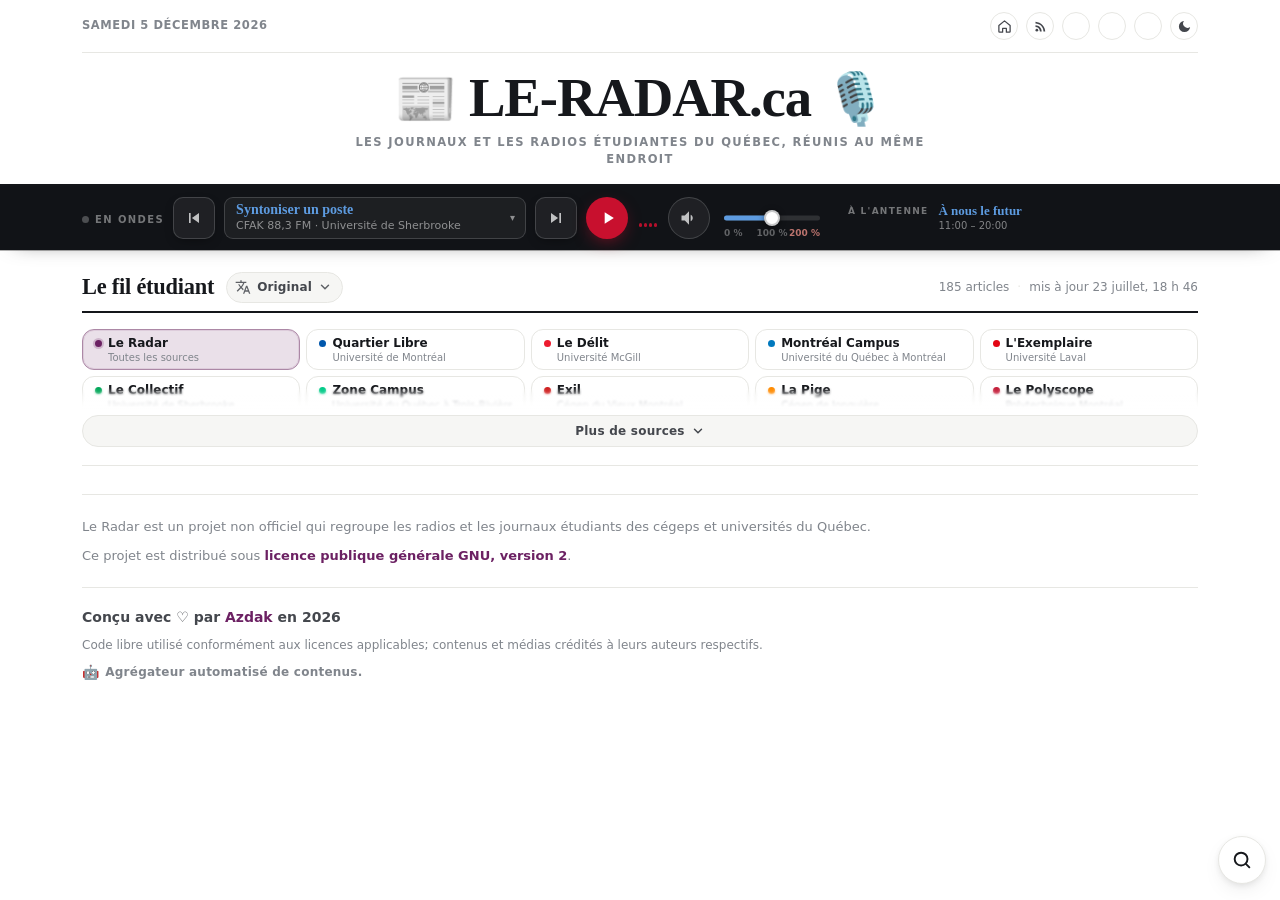
==== commit 8e344c38: "feat(analytics): add Umami with local opt-out" ====
--- a/index.html
+++ b/index.html
@@ -5,7 +5,7 @@
     <meta name="viewport" content="width=device-width, initial-scale=1, viewport-fit=cover, interactive-widget=resizes-content" />
     <meta name="description" content="LE RADAR – Les journaux et les radios étudiantes du Québec, réunis au même endroit. Le fil de presse des journaux étudiants et le syntoniseur des radios des cégeps et universités. Actualités en continu et écoute en direct. Student media on your radar." />
     <meta name="theme-color" content="#ffffff" />
-    <meta http-equiv="Content-Security-Policy" content="default-src 'self'; script-src 'self' https://www.youtube.com https://www.gstatic.com blob:; style-src 'self' 'unsafe-inline' https://fonts.googleapis.com; font-src 'self' https://fonts.gstatic.com; img-src 'self' data: blob: https:; media-src 'self' https: blob:; connect-src 'self' https: wss: blob:; frame-src https:; worker-src 'self' blob:; object-src 'none'; base-uri 'self'; form-action 'none'" />
+    <meta http-equiv="Content-Security-Policy" content="default-src 'self'; script-src 'self' https://www.youtube.com https://www.gstatic.com https://cloud.umami.is blob:; style-src 'self' 'unsafe-inline' https://fonts.googleapis.com; font-src 'self' https://fonts.gstatic.com; img-src 'self' data: blob: https:; media-src 'self' https: blob:; connect-src 'self' https: wss: blob:; frame-src https:; worker-src 'self' blob:; object-src 'none'; base-uri 'self'; form-action 'none'" />
     <meta name="apple-mobile-web-app-capable" content="yes" />
     <meta name="apple-mobile-web-app-status-bar-style" content="default" />
     <meta name="apple-mobile-web-app-title" content="Le Radar.ca" />
@@ -73,6 +73,8 @@
       }
     </style>
     <link rel="alternate" type="application/rss+xml" title="LE-RADAR.ca — Fil étudiant" href="feed.xml" />
+    <script defer src="analytics-preferences.js"></script>
+    <script defer src="https://cloud.umami.is/script.js" data-website-id="32751d96-0b15-4e05-9b08-a04a333a1cde"></script>
   </head>
   <body>
     <!-- ══════════ MASTHEAD ══════════ -->
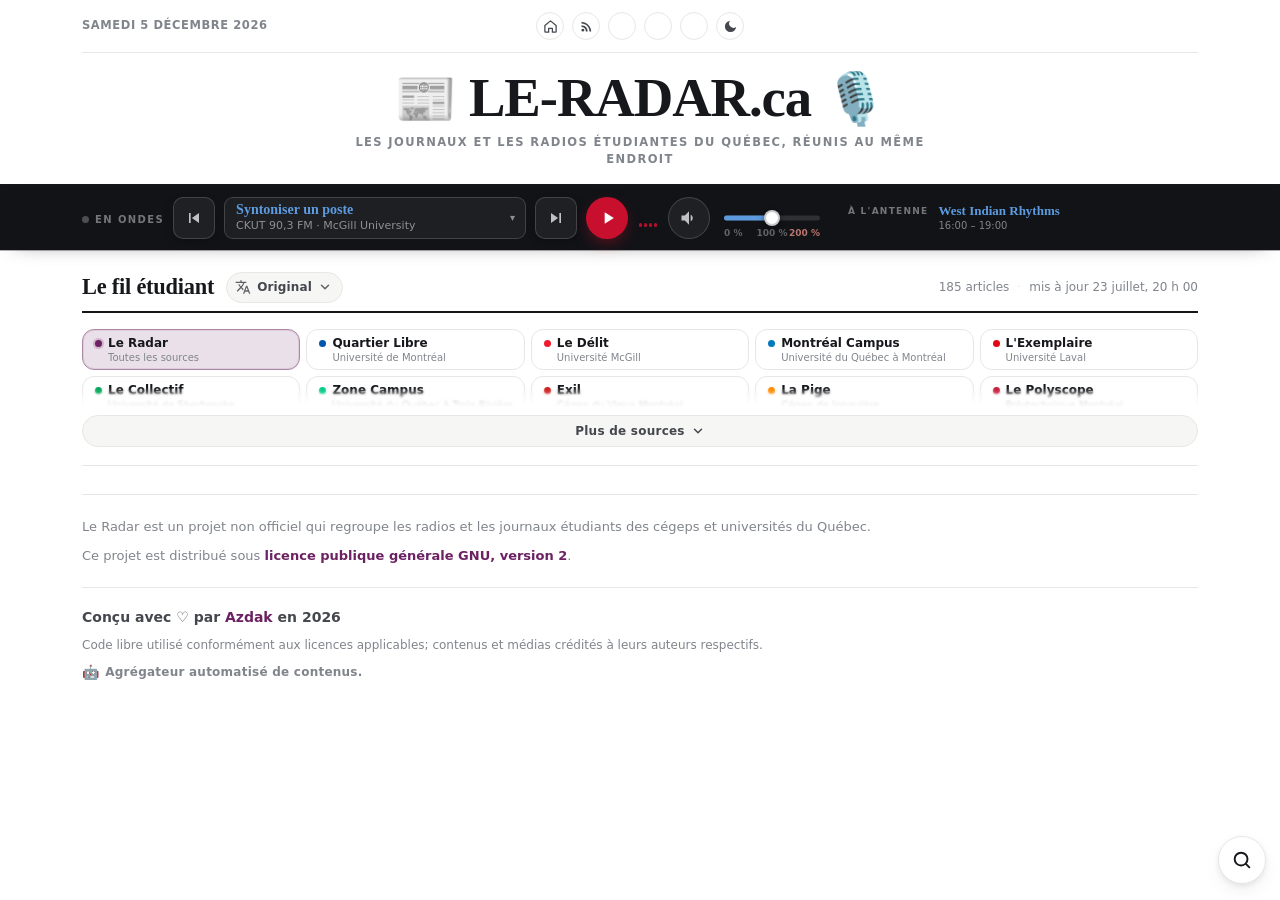
==== commit 8a151ce8: "feat(masthead): add responsive campus weather" ====
--- a/index.html
+++ b/index.html
@@ -82,6 +82,14 @@
       <div class="masthead-inner">
         <div class="masthead-top">
           <span id="today-date" class="masthead-date"></span>
+          <div id="masthead-weather" class="masthead-weather hidden" aria-label="Météo des villes universitaires du Québec">
+            <span class="masthead-weather__city" data-weather-city="montreal"><span class="masthead-weather__icon" aria-hidden="true">·</span><span class="masthead-weather__name">Montréal</span><span class="masthead-weather__temp">—</span></span>
+            <span class="masthead-weather__city" data-weather-city="quebec"><span class="masthead-weather__icon" aria-hidden="true">·</span><span class="masthead-weather__name">Québec</span><span class="masthead-weather__temp">—</span></span>
+            <span class="masthead-weather__city" data-weather-city="sherbrooke"><span class="masthead-weather__icon" aria-hidden="true">·</span><span class="masthead-weather__name">Sherbrooke</span><span class="masthead-weather__temp">—</span></span>
+            <span class="masthead-weather__city" data-weather-city="trois-rivieres"><span class="masthead-weather__icon" aria-hidden="true">·</span><span class="masthead-weather__name">Trois-Rivières</span><span class="masthead-weather__temp">—</span></span>
+            <span class="masthead-weather__city" data-weather-city="saguenay"><span class="masthead-weather__icon" aria-hidden="true">·</span><span class="masthead-weather__name">Saguenay</span><span class="masthead-weather__temp">—</span></span>
+            <span class="masthead-weather__city" data-weather-city="rimouski"><span class="masthead-weather__icon" aria-hidden="true">·</span><span class="masthead-weather__name">Rimouski</span><span class="masthead-weather__temp">—</span></span>
+          </div>
           <div class="masthead-actions">
             <a href="./" class="masthead-icon masthead-home" title="Accueil" aria-label="Accueil — Le Radar">
               <svg viewBox="0 0 24 24" fill="none" stroke="currentColor" stroke-width="2" stroke-linecap="round" stroke-linejoin="round" aria-hidden="true"><path d="M3 10.5 12 3l9 7.5V20a1 1 0 0 1-1 1h-5v-6H9v6H4a1 1 0 0 1-1-1v-9.5z"/></svg>
--- a/style.css
+++ b/style.css
@@ -169,6 +169,41 @@
 
 .masthead-date { font-weight: 600; }
 
+/* Météo campus — seulement quand le chrome a réellement l'espace.
+   La liste se réduit de droite à gauche, puis disparaît entièrement. */
+.masthead-weather {
+  display: none;
+  align-items: center;
+  justify-content: center;
+  gap: 0;
+  min-width: 0;
+  margin: 0 16px;
+  color: var(--ink-soft);
+  white-space: nowrap;
+}
+.masthead-weather__city {
+  display: inline-flex;
+  align-items: baseline;
+  gap: 4px;
+  padding: 0 10px;
+  border-right: 1px solid var(--rule);
+  font-size: 11px;
+  letter-spacing: 0.02em;
+}
+.masthead-weather__city:last-child { border-right: 0; }
+.masthead-weather__icon { font-size: 13px; line-height: 1; }
+.masthead-weather__temp { font-weight: 700; color: var(--ink); font-variant-numeric: tabular-nums; }
+@media (min-width: 860px) {
+  .masthead-top { display: grid; grid-template-columns: minmax(145px, 1fr) auto minmax(145px, 1fr); }
+  .masthead-weather { display: inline-flex; }
+  .masthead-actions { justify-self: end; }
+}
+@media (max-width: 1179.98px) { .masthead-weather__city:nth-child(6) { display: none; } }
+@media (max-width: 1099.98px) { .masthead-weather__city:nth-child(5) { display: none; } }
+@media (max-width: 999.98px) { .masthead-weather__city:nth-child(4) { display: none; } }
+@media (max-width: 919.98px) { .masthead-weather__city:nth-child(3) { display: none; } }
+@media (max-width: 859.98px) { .masthead-weather { display: none !important; } }
+
 .masthead-actions {
   display: flex;
   align-items: center;
@@ -191,6 +226,22 @@
 }
 .masthead-icon svg { width: 15px; height: 15px; }
 
+/* Twemoji brand marks — same set as Pomo / Solitaire toolbars */
+.app-emoji {
+  display: block;
+  width: 16px;
+  height: 16px;
+  object-fit: contain;
+  flex-shrink: 0;
+  pointer-events: none;
+  user-select: none;
+  -webkit-user-drag: none;
+}
+.masthead-icon .app-emoji {
+  width: 15px;
+  height: 15px;
+}
+
 .theme-toggle {
   cursor: pointer;
 }
@@ -203,7 +254,7 @@
     border-color: var(--accent);
     color: var(--accent);
   }
-  .masthead-ataraxia:hover {
+  .masthead-pomo:hover {
     border-color: #c8102e;
     background: color-mix(in srgb, #c8102e 10%, transparent);
   }
@@ -211,23 +262,14 @@
 .theme-toggle:active,
 .masthead-home:active,
 .masthead-rss:active,
-.masthead-ataraxia:active,
+.masthead-pomo:active,
 .masthead-solitaire:active,
 .masthead-coffee:active {
   transform: scale(0.9);
 }
-/* Ataraxia : seul bouton rouge du header (tomate Pomodoro, hors thème accent). */
-.masthead-ataraxia {
+/* Pomodoro : seul bouton rouge du header (tomate, hors thème accent). */
+.masthead-pomo {
   border-color: var(--rule);
-}
-.masthead-ataraxia .masthead-tomato,
-.masthead-solitaire .masthead-card,
-.masthead-coffee .masthead-coffee-emoji {
-  font-size: 15px;
-  line-height: 1;
-  display: block;
-  color: unset;
-  font-family: "Apple Color Emoji", "Segoe UI Emoji", "Noto Color Emoji", sans-serif;
 }
 .masthead-home.is-active,
 .masthead-home[aria-current="page"] {
@@ -622,7 +664,7 @@
   0%, 14%   { transform: translate3d(0, 0, 0); }
   86%, 100% { transform: translate3d(var(--marquee-shift, 0), 0, 0); }
 }
-/* Panneau antenne : jamais de marquee (ellipsis + title au survol). */
+/* Panneau antenne : même défilement doux que le dial lorsqu'un titre déborde. */
 .tuner-nowair-title,
 .tuner-nowair-sub {
   overflow: hidden;
@@ -631,22 +673,14 @@
 }
 .tuner-nowair-title.is-marquee,
 .tuner-nowair-sub.is-marquee {
-  text-overflow: ellipsis;
-}
-.tuner-nowair-title.is-marquee > .tuner-now-sub-text,
-.tuner-nowair-sub.is-marquee > .tuner-now-sub-text {
-  animation: none !important;
-  transform: none !important;
-  display: inline;
-  max-width: 100%;
-  overflow: hidden;
-  text-overflow: ellipsis;
+  text-overflow: clip;
 }
 @media (prefers-reduced-motion: reduce) {
   .is-marquee { text-overflow: ellipsis; }
   .is-marquee > .tuner-now-sub-text { animation: none; }
   .tuner-now-sub-rotate.is-rotating > .tuner-now-sub { transition: none; }
   .tuner-nowair-body { transition: none; }
+  .tuner-play.is-buffering::after { animation: none; }
 }
 
 .tuner-play {
@@ -676,8 +710,25 @@
   box-shadow: 0 6px 18px -6px rgba(0,61,165,0.65);
 }
 .tuner-play.is-external:hover { background: #0049c2; }
+.tuner-play.is-buffering {
+  background: rgba(200, 16, 46, 0.78);
+  box-shadow: 0 6px 18px -6px rgba(200,16,46,0.55);
+}
+.tuner-play.is-buffering::after {
+  content: '';
+  width: 16px;
+  height: 16px;
+  box-sizing: border-box;
+  border: 2px solid rgba(255,255,255,0.34);
+  border-top-color: #fff;
+  border-radius: 50%;
+  animation: tuner-buffer-spin 720ms linear infinite;
+}
+@keyframes tuner-buffer-spin { to { transform: rotate(360deg); } }
 .tuner-play svg { width: 20px; height: 20px; }
 .tuner-play .ico-play { margin-left: 2px; }
+/* Stop carré : pas de décalage optique du triangle play */
+.tuner-play .ico-pause { margin-left: 0; }
 .tuner-play .ico-external { width: 18px; height: 18px; }
 
 .tuner-cast {
@@ -1327,12 +1378,12 @@
   gap: 2px;
 }
 
-/* Fondu CHOQ (alternance piste ↔ émission) — panneau entier, court */
+/* Fondu antenne : changement de poste ou bascule CHOQ */
 .tuner-nowair {
-  transition: opacity 0.22s ease;
+  transition: opacity 0.3s ease;
 }
 .tuner-nowair.is-swapping {
-  opacity: 0.22;
+  opacity: 0;
 }
 @media (prefers-reduced-motion: reduce) {
   .tuner-nowair { transition: none; }
